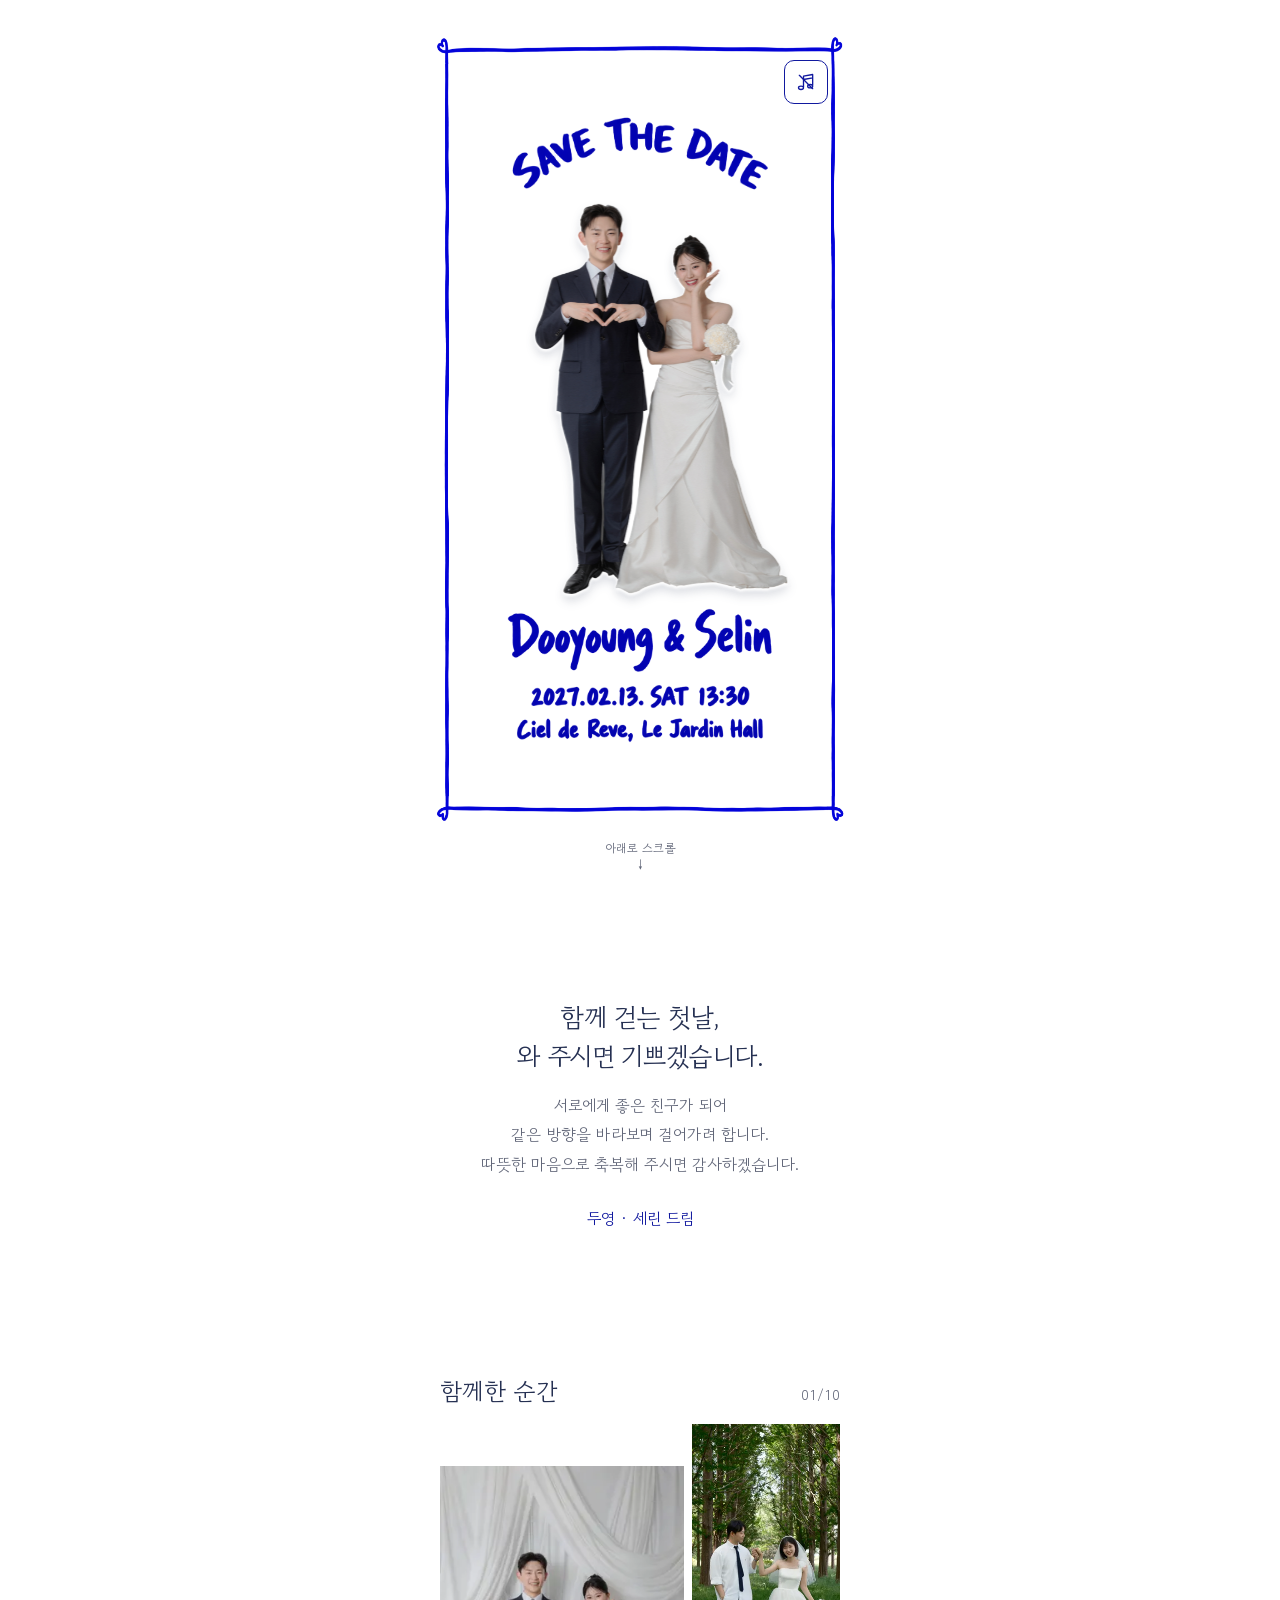
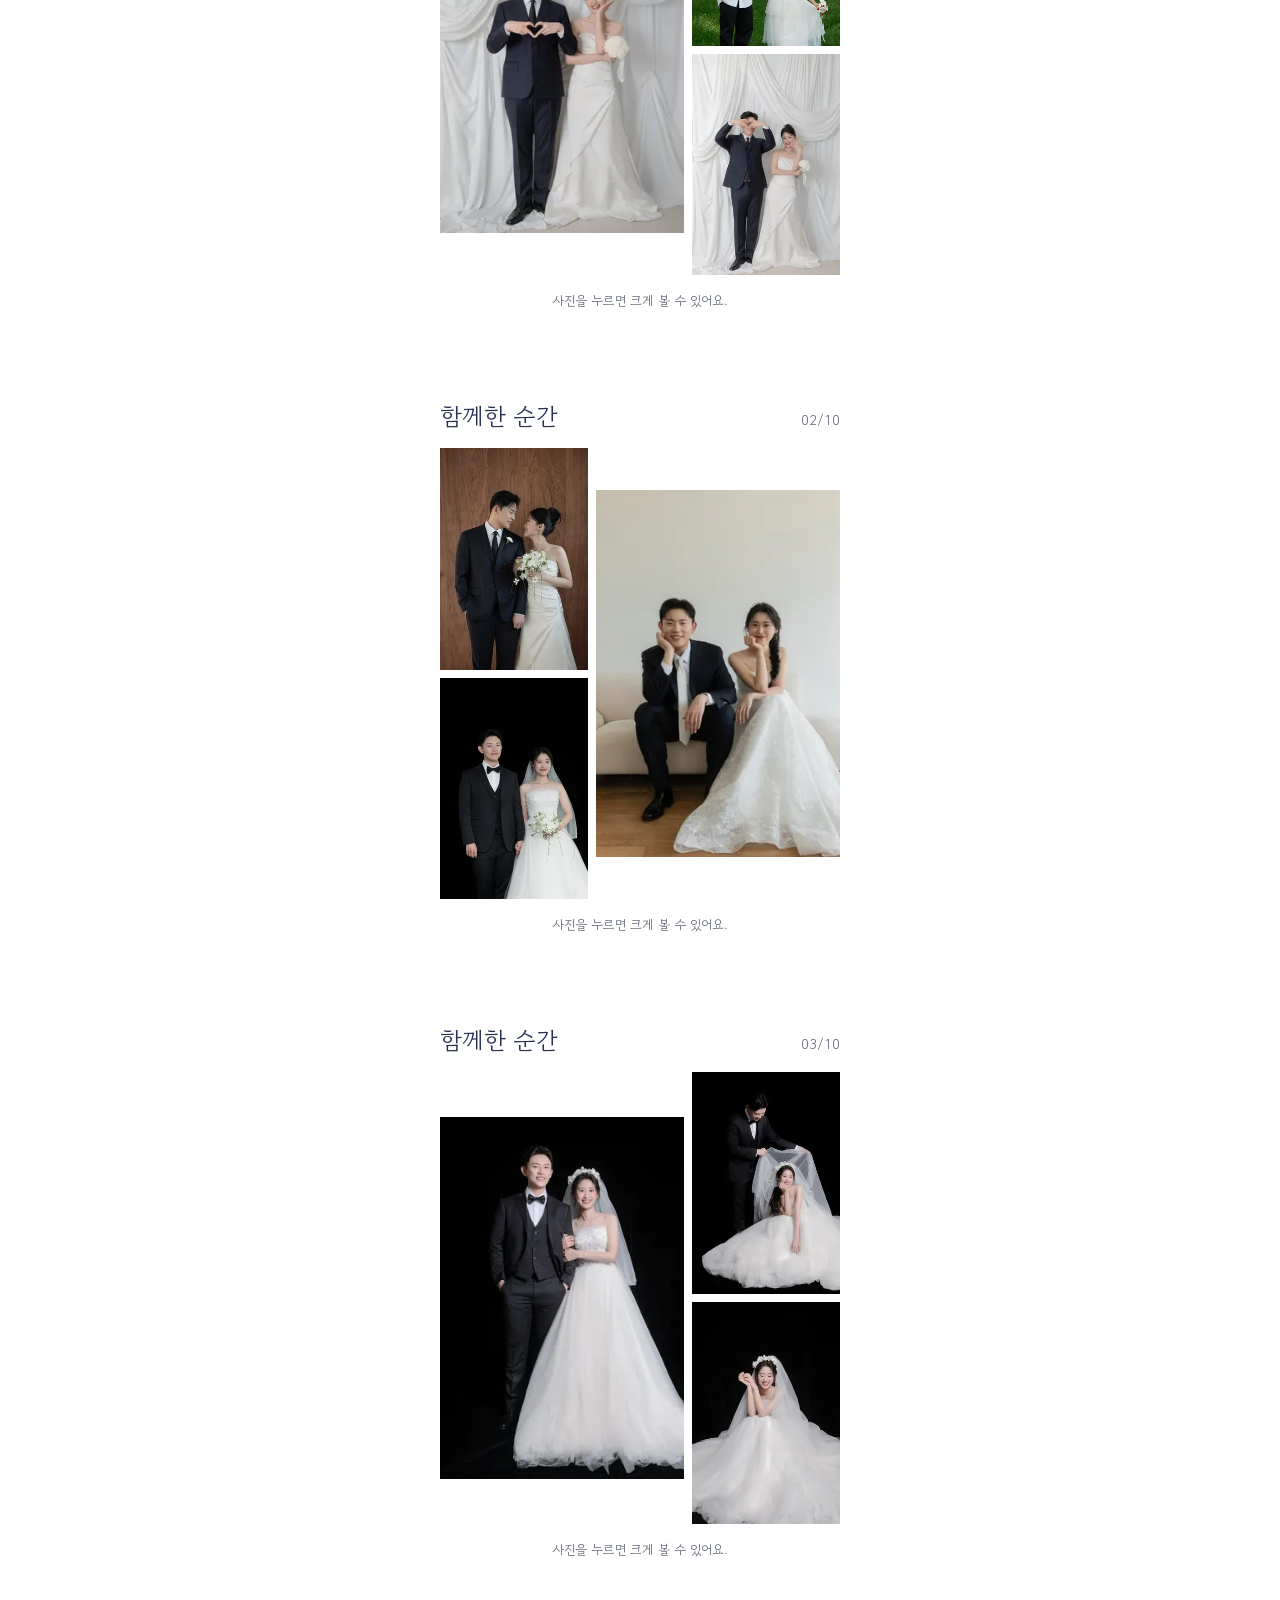
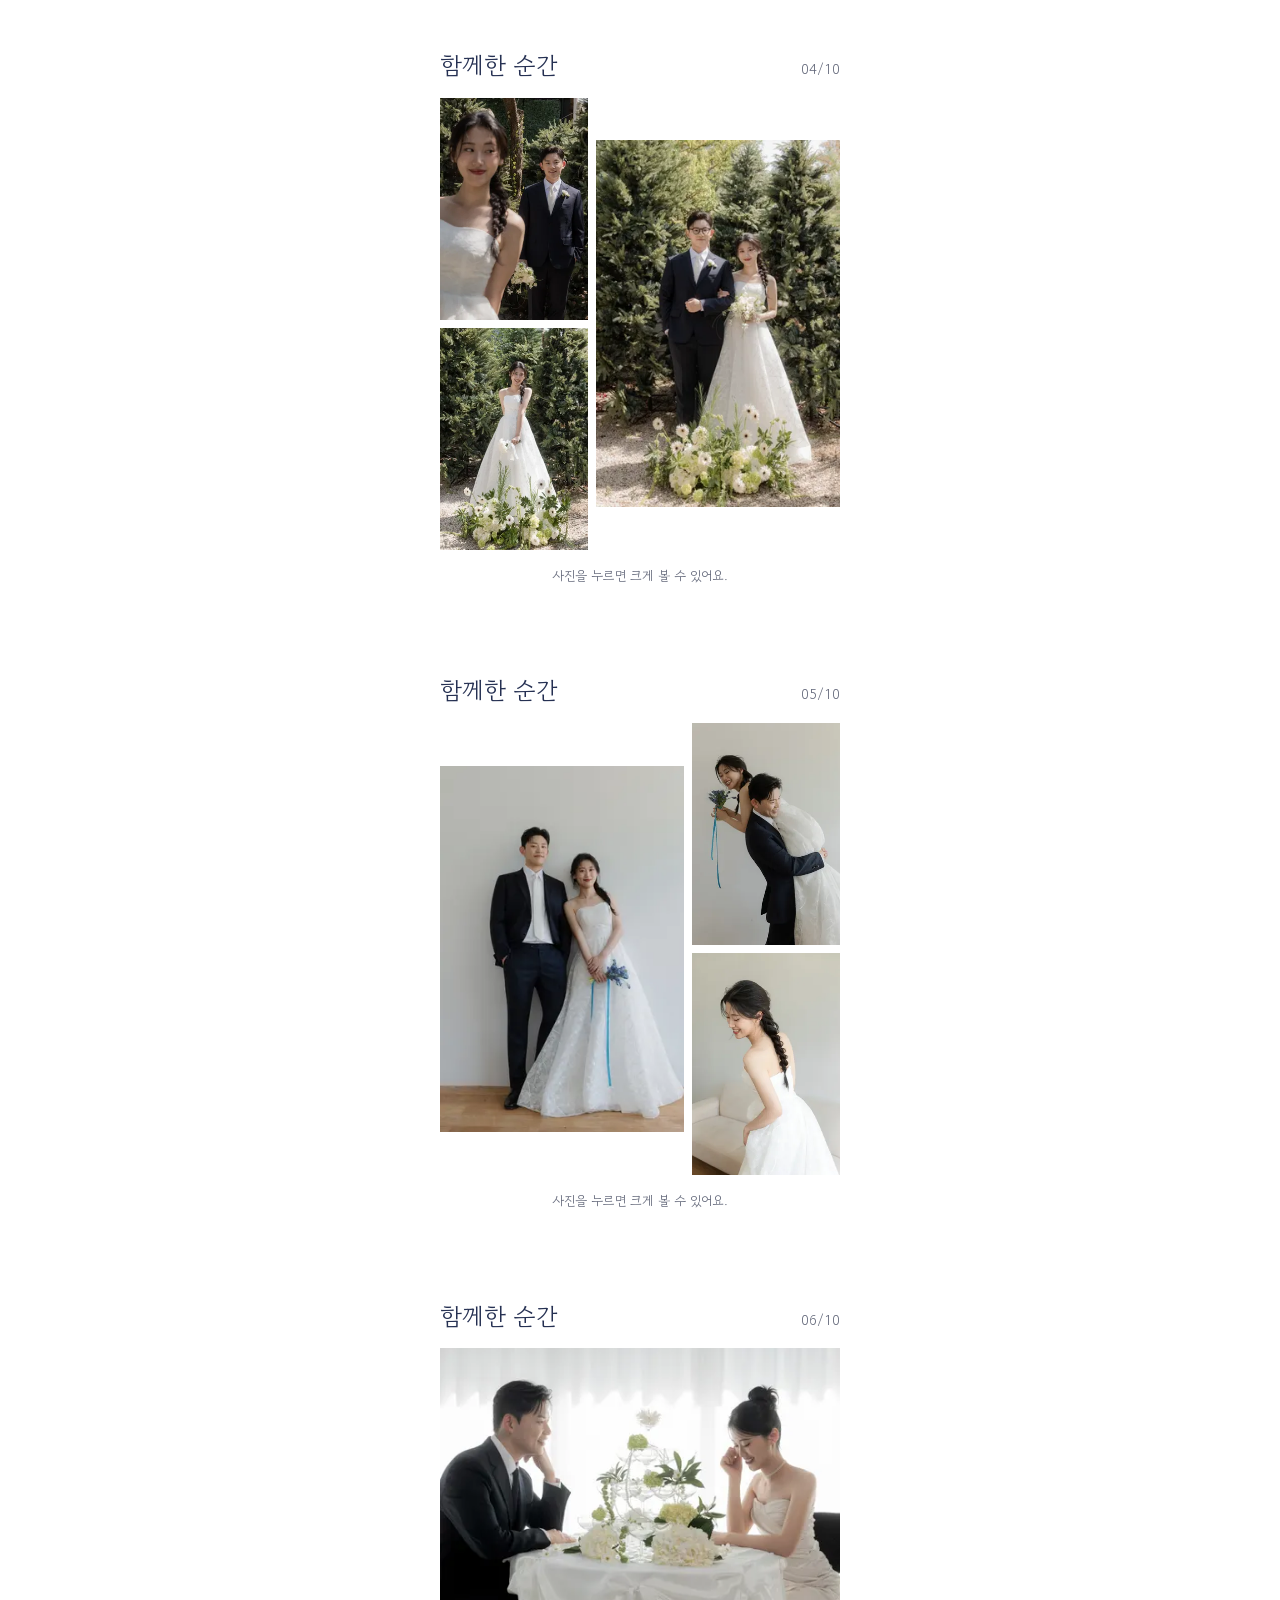
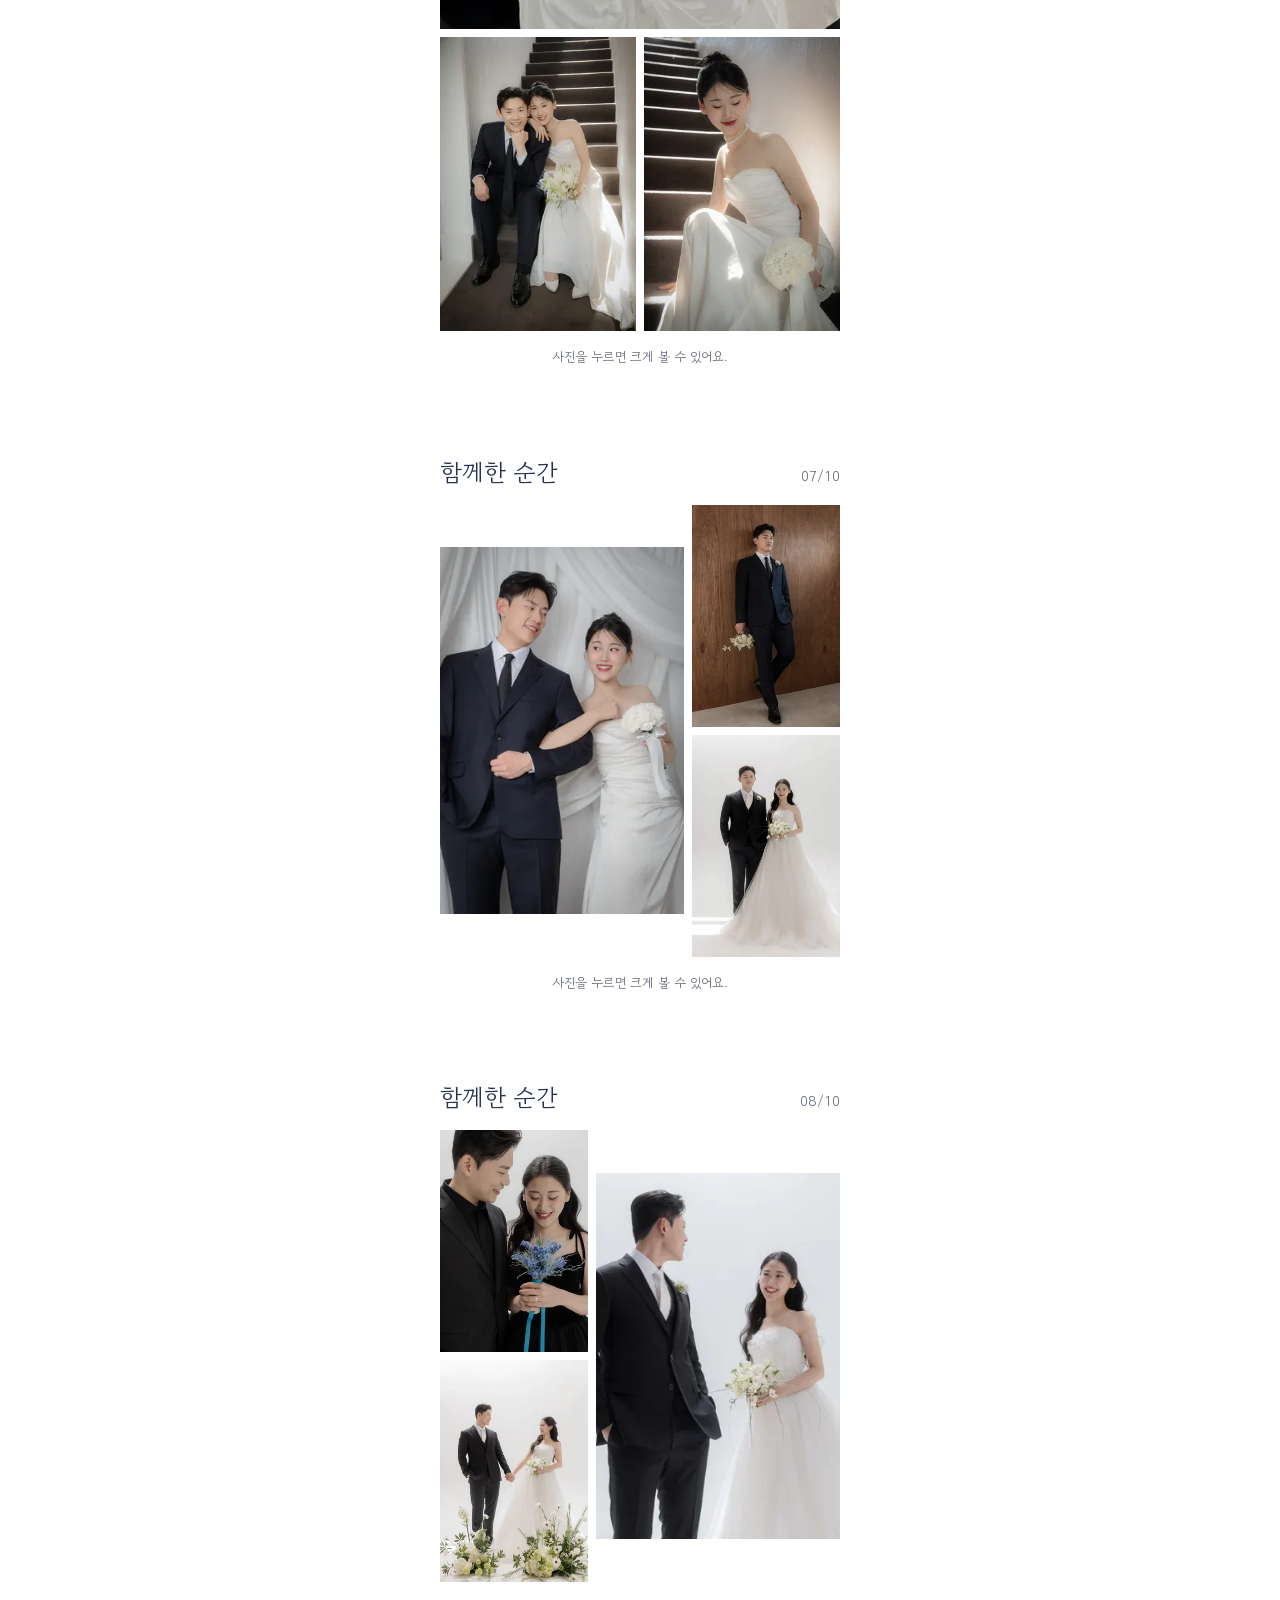
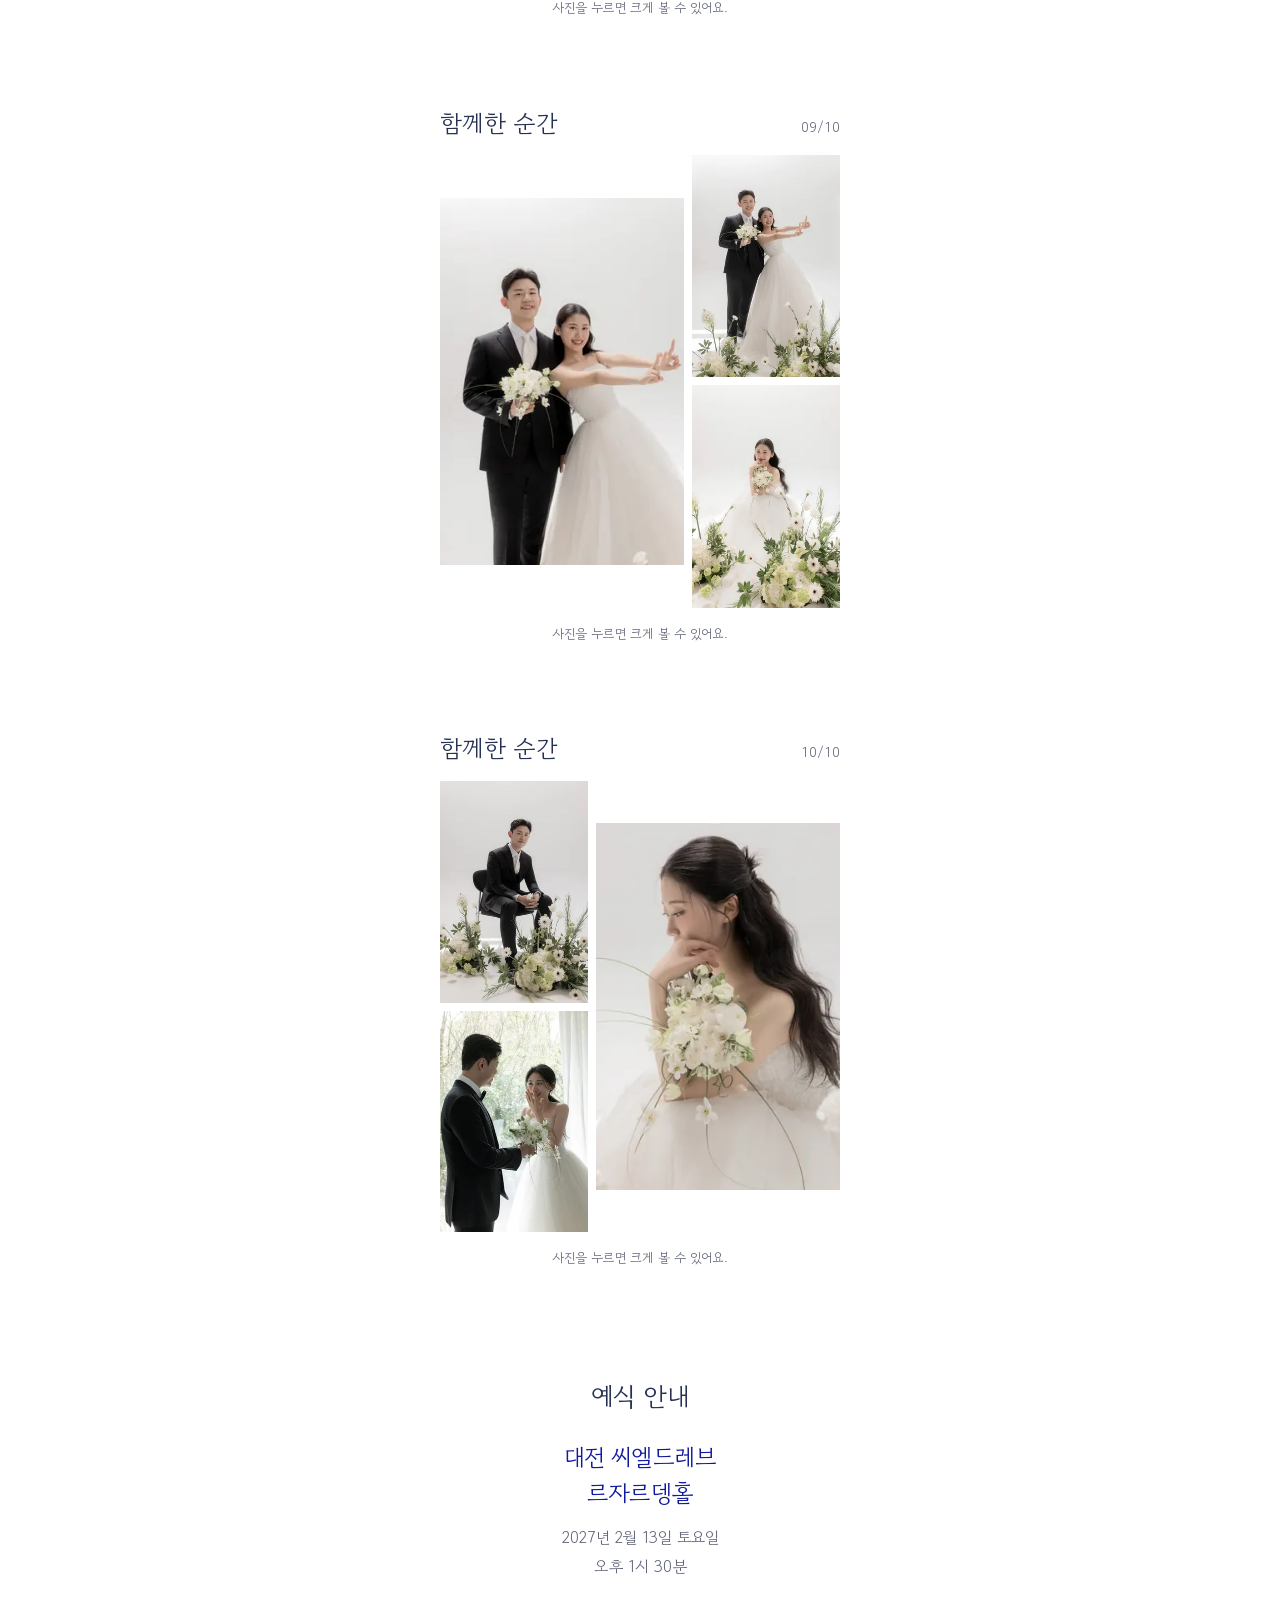
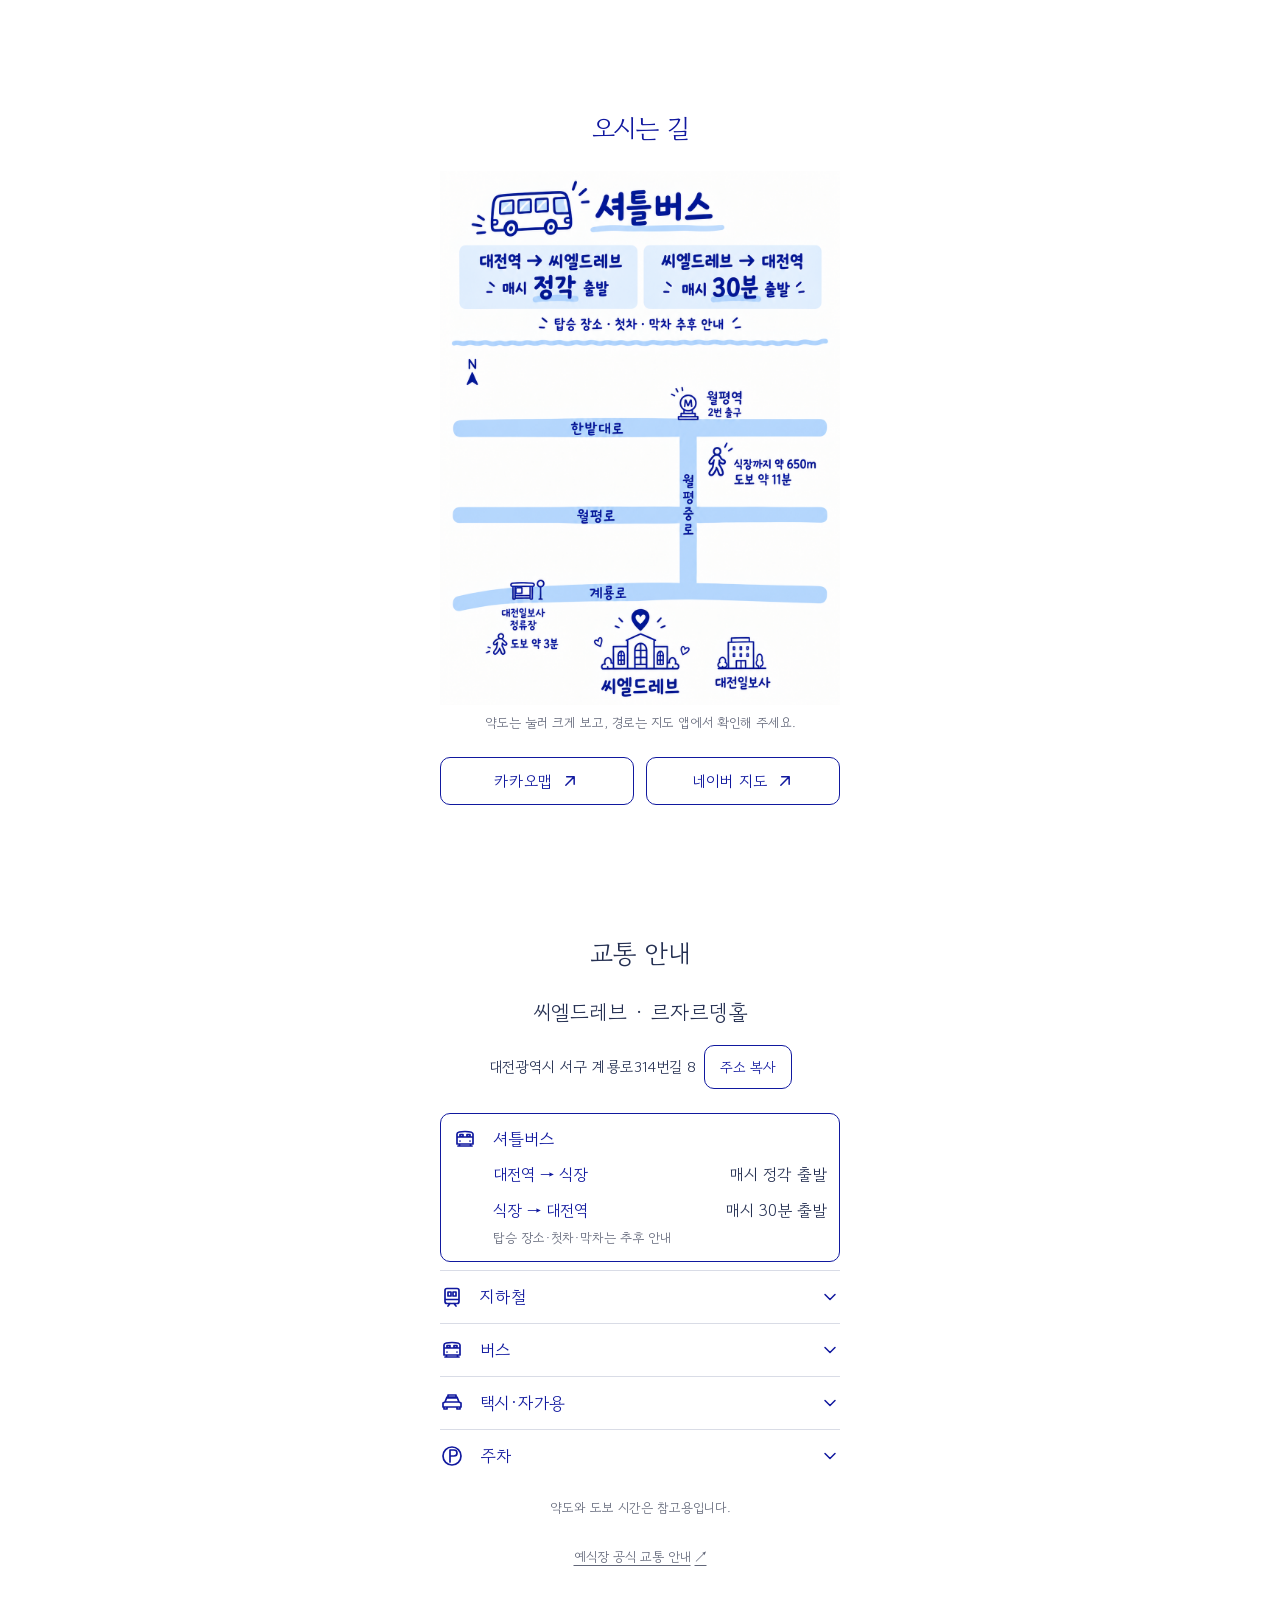
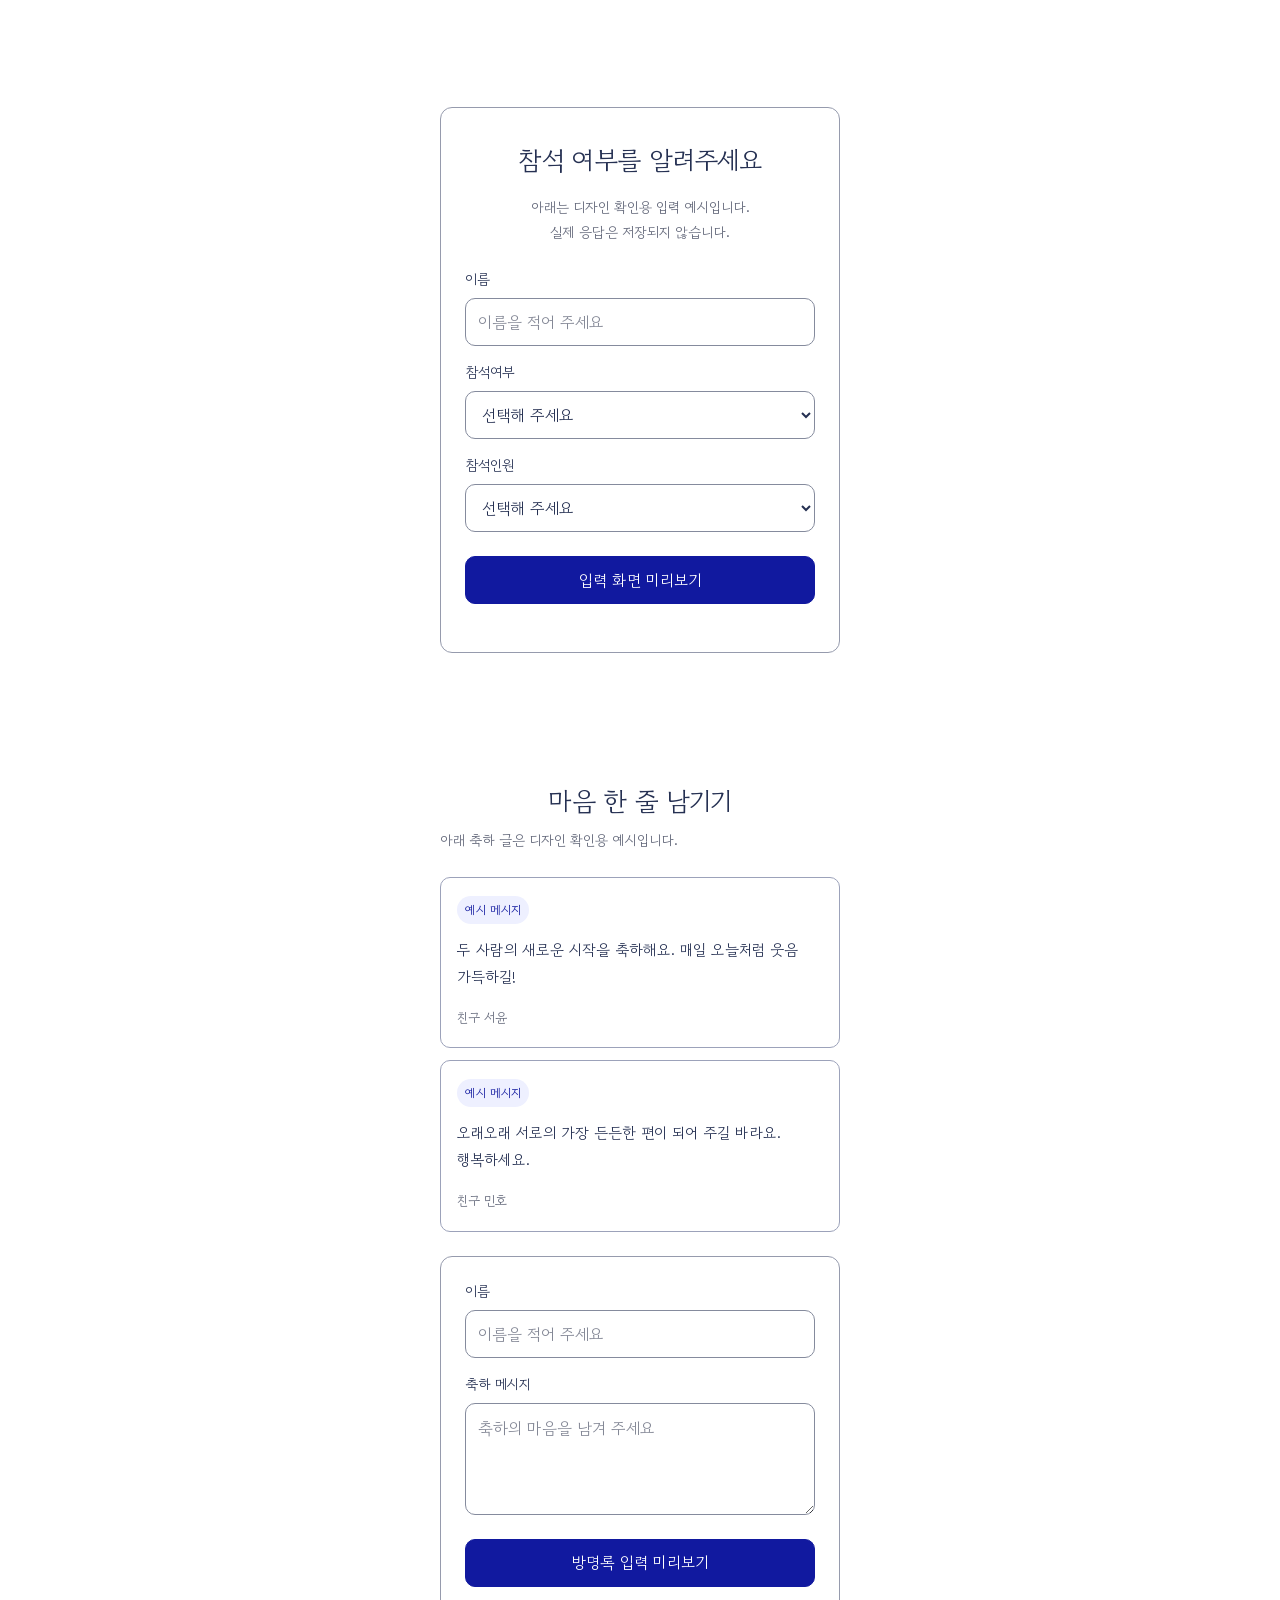
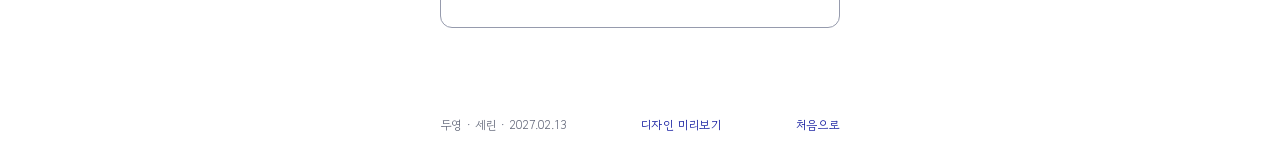
==== index.html @ 0ba90b53 "Refine wedding cover portrait, lettering and interactions" ====
<!doctype html>
<html lang="ko">
<head>
  <meta charset="utf-8">
  <meta name="viewport" content="width=device-width, initial-scale=1, viewport-fit=cover">
  <meta name="theme-color" content="#ffffff">
  <meta name="robots" content="noindex,nofollow">
  <meta name="description" content="두영과 세린의 결혼식에 초대합니다. 2027년 2월 13일 토요일 오후 1시 30분, 대전 씨엘드레브 르자르뎅홀.">
  <meta property="og:type" content="website">
  <meta property="og:title" content="Dooyoung &amp; Selin — 청첩장">
  <meta property="og:description" content="두영과 세린의 결혼식에 초대합니다. 2027년 2월 13일 토요일 오후 1시 30분, 대전 씨엘드레브 르자르뎅홀.">
  <meta property="og:url" content="https://dooyoungselin.com/">
  <meta property="og:image" content="https://dooyoungselin.com/share-kakao-v1.png">
  <meta property="og:image:secure_url" content="https://dooyoungselin.com/share-kakao-v1.png">
  <meta property="og:image:type" content="image/png">
  <meta property="og:image:width" content="1774">
  <meta property="og:image:height" content="887">
  <meta property="og:image:alt" content="두영과 세린의 손그림 상반신과 푸른 아치형 이름, 하트 테두리가 있는 청첩장 썸네일">
  <meta name="twitter:card" content="summary_large_image">
  <meta name="twitter:title" content="Dooyoung &amp; Selin — 청첩장">
  <meta name="twitter:description" content="두영과 세린의 결혼식에 초대합니다. 2027년 2월 13일 토요일 오후 1시 30분, 대전 씨엘드레브 르자르뎅홀.">
  <meta name="twitter:image" content="https://dooyoungselin.com/share-kakao-v1.png">
  <meta name="twitter:image:alt" content="두영과 세린의 손그림 상반신과 푸른 아치형 이름, 하트 테두리가 있는 청첩장 썸네일">
  <title>Dooyoung &amp; Selin — 청첩장</title>
  <link rel="preconnect" href="https://fonts.googleapis.com">
  <link rel="preconnect" href="https://fonts.gstatic.com" crossorigin>
  <link href="https://fonts.googleapis.com/css2?family=Delius&family=Gowun+Dodum&display=swap" rel="stylesheet">
  <link rel="stylesheet" href="style.css?v=20260928-lettering3">
  <script src="app.js?v=20260928-sprinkles1" defer></script>
</head>
<body>
  <section id="design-review" class="design-review" aria-labelledby="review-title" hidden>
    <div class="review-topline"><span class="review-label">LOCAL DESIGN REVIEW</span><a href="index.html">초대장 보기</a></div>
    <h1 id="review-title">A · 블루 드로잉</h1>
    <p class="review-summary">원본 초대장의 푸른 선과 흰 여백을 살리고, 실제 사진과 종이 오려붙임처럼 이어지는 장면을 더한 방향입니다.</p>
    <div class="type-specimen" aria-label="사용 글꼴">
      <div><span class="specimen-label">ENGLISH DISPLAY · DELIUS</span><p lang="en">Dooyoung &amp; Selin</p></div>
      <div><span class="specimen-label">KOREAN · GOWUN DODUM</span><p>우리의 첫날에 초대합니다</p></div>
    </div>
    <div class="review-bottom">
      <ul class="rule-summary">
        <li>흰 종이 · 코발트 잉크 · 짙은 남색 본문</li>
        <li>영문 Delius, 한글과 본문 Gowun Dodum</li>
        <li>4px 간격 단위 · 24px 모바일 여백 · 버튼과 입력 44px 이상</li>
        <li>사진 전환은 선택적 모션 설정을 따르고, RSVP와 방명록은 저장하지 않는 시안</li>
      </ul>
      <nav class="reference-links" aria-label="웹 스타일 참고"><span>웹 참고 시안</span><a href="https://bridy.cc/en/preview/limone" target="_blank" rel="noopener">코발트 손그림</a><a href="https://bridy.cc/en/preview/cornflower" target="_blank" rel="noopener">여백과 잉크 드로잉</a><a href="https://ninety4studio1.my.canva.site/ninety4-studio-6-template/invitation-flatlay" target="_blank" rel="noopener">종이 초대장 구성</a></nav>
    </div>
    <div id="calibration-controls" class="calibration-controls" hidden aria-label="사진 정렬 검토">
      <button class="button button--outline" type="button" data-calibration="blend" aria-pressed="false">겹쳐서 정렬 보기</button>
      <button class="button button--outline" type="button" data-calibration="illustration">그림 보기</button>
      <button class="button button--outline" type="button" data-calibration="photo">사진 보기</button>
    </div>
  </section>

  <main id="invitation" class="invitation" aria-label="두영과 세린의 결혼 초대장">
    <section class="hero" aria-labelledby="couple-names">
      <div class="hero-frame">
        <div class="hand-frame" aria-hidden="true"></div>

        <div class="hero-tools">
          <button id="music-button" class="button button--outline music-button" type="button" aria-label="배경음악 안내" aria-describedby="music-result" aria-pressed="false">
            <svg viewBox="0 0 24 24" aria-hidden="true"><path class="music-note" d="M9 18V5l11-2v13M9 9l11-2M6 21a3 2 0 1 0 0-4 3 2 0 0 0 0 4Zm11-2a3 2 0 1 0 0-4 3 2 0 0 0 0 4Z"/><path class="music-slash" d="m4 4 16 16"/></svg>
          </button>
          <!-- Attach the approved track with src (or a source child) once one is selected. -->
          <audio id="background-music" loop preload="none" hidden></audio>
          <p id="music-result" class="music-result" role="status" aria-live="polite"></p>
        </div>

        <div class="hero-content">
          <h1 class="save-date"><span class="visually-hidden">SAVE THE DATE</span><img src="assets/cover-title-v1.png" alt="" width="699" height="206"></h1>
          <button id="collage-stage" class="collage-stage" type="button" aria-label="두영과 세린의 손그림과 사진 전환" aria-pressed="false">
            <span class="illustration-layer" aria-hidden="true">
              <img id="invitation-art" src="assets/invitation.png" alt="">
            </span>
            <img id="couple-cutout" class="couple-cutout" src="assets/couple-user-cutout-v2.png" alt="" aria-hidden="true">
            <span class="firework-burst" aria-hidden="true">
              <span class="burst-particle burst-line"></span><span class="burst-particle burst-heart"></span>
              <span class="burst-particle burst-dot"></span><span class="burst-particle burst-line"></span>
              <span class="burst-particle burst-heart"></span><span class="burst-particle burst-dot"></span>
              <span class="burst-particle burst-line"></span><span class="burst-particle burst-dot"></span>
              <span class="burst-particle burst-heart"></span><span class="burst-particle burst-line"></span>
              <span class="burst-particle burst-dot"></span><span class="burst-particle burst-line"></span>
              <span class="burst-particle burst-heart"></span><span class="burst-particle burst-dot"></span>
              <span class="burst-particle burst-line"></span><span class="burst-particle burst-dot"></span>
            </span>
          </button>
          <div class="hero-copy">
            <h2 id="couple-names" class="couple-names" lang="en"><span class="visually-hidden">Dooyoung &amp; Selin</span><img src="assets/cover-names-v1.png" alt="" width="792" height="199"></h2>
            <p class="hero-date"><time datetime="2027-02-13T13:30:00+09:00" aria-label="2027년 2월 13일 토요일 오후 1시 30분"><span class="visually-hidden">2027.02.13 · SAT · 13:30</span><img src="assets/cover-date-v1.png" alt="" width="628" height="81"></time></p>
            <p class="hero-venue"><span class="visually-hidden">Ciel de Rêve · Le Jardin Hall</span><img src="assets/cover-venue-v1.png" alt="" width="716" height="85"></p>
          </div>
        </div>
      </div>
      <a class="scroll-cue" href="#invitation-copy"><span>아래로 스크롤</span><span aria-hidden="true">↓</span></a>
    </section>

    <div class="page-content">
      <section id="invitation-copy" class="section invitation-copy" aria-labelledby="invitation-title">
        <div class="copy-body">
          <h2 id="invitation-title">함께 걷는 첫날,<br>와 주시면 기쁘겠습니다.</h2>
          <p>서로에게 좋은 친구가 되어<br>같은 방향을 바라보며 걸어가려 합니다.<br>따뜻한 마음으로 축복해 주시면 감사하겠습니다.</p>
          <p class="signature">두영 · 세린 드림</p>
        </div>
      </section>

      <section class="photo-gallery" aria-labelledby="photo-heading" aria-busy="false">
        <h2 id="photo-heading" class="visually-hidden">함께한 순간 사진 모음</h2>
        <p id="gallery-status" class="gallery-status" role="status" aria-live="polite">사진을 불러오지 못했어요. 새로고침해 주세요.</p>
        <div id="gallery-items" class="gallery-scenes"></div>
      </section>

      <section class="section details-section event-section" aria-labelledby="details-title">
        <h2 id="details-title" class="section-title">예식 안내</h2>
        <div class="event-summary">
          <h3>대전 씨엘드레브<br>르자르뎅홀</h3>
          <p class="details-time"><time datetime="2027-02-13T13:30:00+09:00">2027년 2월 13일 토요일<br>오후 1시 30분</time></p>
        </div>
      </section>

      <section id="location" class="section directions-section" aria-labelledby="location-title">
        <div class="directions-content">
          <h2 id="location-title" class="section-title">오시는 길</h2>
          <figure class="venue-map-figure">
            <a class="venue-map-link" href="venue-map-v3.png" target="_blank" rel="noopener" aria-label="약도 크게 보기">
              <img class="venue-map" src="venue-map-v3.png" alt="씨엘드레브 약도: 월평역 2번 출구에서 약 650m·도보 약 11분, 대전일보사 정류장에서 도보 약 3분. 셔틀은 대전역에서 매시 정각, 씨엘드레브에서 매시 30분 출발." width="1086" height="1448" loading="lazy">
            </a>
            <figcaption>약도는 눌러 크게 보고, 경로는 지도 앱에서 확인해 주세요.</figcaption>
          </figure>
          <nav class="map-links" aria-label="지도 앱에서 예식장 위치 보기">
            <a class="button button--outline" href="https://kko.kakao.com/E4FIjdEO-r" target="_blank" rel="noopener">카카오맵 <svg viewBox="0 0 24 24" aria-hidden="true"><path d="M7 17 17 7M8 7h9v9"/></svg></a>
            <a class="button button--outline" href="https://map.naver.com/p/search/%EB%8C%80%EC%A0%84%20%EC%84%9C%EA%B5%AC%20%EC%9B%94%ED%8F%89%EB%8F%99%2025-19/address/14177965.5151736,4349340.7758311,%EB%8C%80%EC%A0%84%EA%B4%91%EC%97%AD%EC%8B%9C%20%EC%84%9C%EA%B5%AC%20%EC%9B%94%ED%8F%89%EB%8F%99%2025-19,jibun?c=14.00,0,0,0,dh&amp;isCorrectAnswer=true" target="_blank" rel="noopener">네이버 지도 <svg viewBox="0 0 24 24" aria-hidden="true"><path d="M7 17 17 7M8 7h9v9"/></svg></a>
          </nav>
        </div>
      </section>

      <section id="transport" class="section transport-section" aria-labelledby="transport-title">
        <h2 id="transport-title" class="section-title">교통 안내</h2>
        <div class="directions-content">
          <header class="location-heading">
            <h3 class="location-venue">씨엘드레브 · 르자르뎅홀</h3>
            <div class="address-row">
              <address id="venue-address" class="location-address">대전광역시 서구 계룡로314번길 8</address>
              <button id="copy-address" class="button button--outline address-copy" type="button" aria-describedby="copy-address-result">주소 복사</button>
            </div>
            <p id="copy-address-result" class="copy-address-result" role="status" aria-live="polite"></p>
          </header>

          <div class="transport-list">
            <section class="transport-row transport-row--shuttle" aria-labelledby="transit-shuttle-title">
              <div class="transport-row-heading">
                <svg class="transport-icon" viewBox="0 0 24 24" aria-hidden="true"><path d="M4 17V7c0-1.7 3.6-2.5 8-2.5s8 .8 8 2.5v10H4Z M4 10h16 M7 7.5h3v2H7z M14 7.5h3v2h-3z M6.5 17v2M17.5 17v2M7 14h.01M17 14h.01M5 19h14"/></svg>
                <h3 id="transit-shuttle-title">셔틀버스</h3>
              </div>
              <div class="transport-row-body">
                <p class="transport-route"><span>대전역 → 식장</span><span>매시 정각 출발</span></p>
                <p class="transport-route"><span>식장 → 대전역</span><span>매시 30분 출발</span></p>
                <p class="transport-note">탑승 장소·첫차·막차는 추후 안내</p>
              </div>
            </section>
            <details class="transport-row transport-disclosure" aria-labelledby="transit-subway-title">
              <summary>
                <svg class="transport-icon" viewBox="0 0 24 24" aria-hidden="true"><path d="M7 3.5h10a2 2 0 0 1 2 2v11a2 2 0 0 1-2 2H7a2 2 0 0 1-2-2v-11a2 2 0 0 1 2-2Z M5 14.5h14 M8 7h3v4H8z M13 7h3v4h-3z M8 21l2-2.5 M16 21l-2-2.5 M8 18.5h8"/></svg>
                <h3 id="transit-subway-title">지하철</h3>
                <svg class="transport-disclosure-chevron" viewBox="0 0 24 24" aria-hidden="true"><path d="m6 9 6 6 6-6"/></svg>
              </summary>
              <div class="transport-row-body"><p>대전 지하철 1호선 월평역(한국과학기술원) 2번 출구<br><span class="transport-note">식장까지 약 650m, 도보 약 11분</span></p></div>
            </details>
            <details class="transport-row transport-disclosure" aria-labelledby="transit-bus-title">
              <summary>
                <svg class="transport-icon" viewBox="0 0 24 24" aria-hidden="true"><path d="M4 17V7c0-1.7 3.6-2.5 8-2.5s8 .8 8 2.5v10H4Z M4 10h16 M7 7.5h3v2H7z M14 7.5h3v2h-3z M6.5 17v2M17.5 17v2M7 14h.01M17 14h.01M5 19h14"/></svg>
                <h3 id="transit-bus-title">버스</h3>
                <svg class="transport-disclosure-chevron" viewBox="0 0 24 24" aria-hidden="true"><path d="m6 9 6 6 6-6"/></svg>
              </summary>
              <div class="transport-row-body"><p>101 · 103 · 105 · 107 · 116 · 119 · 213 · 312번, 대전일보사 정류장 하차 후 도보 3분</p></div>
            </details>
            <details class="transport-row transport-disclosure" aria-labelledby="transit-car-title">
              <summary>
                <svg class="transport-icon" viewBox="0 0 24 24" aria-hidden="true"><path d="M3 16v-4l2-1 2-5h10l2 5 2 1v4H3Z M5 11h14 M8 7h8 M4 16v2h3v-2M17 16v2h3v-2M8 6V4h8v2"/></svg>
                <h3 id="transit-car-title">택시·자가용</h3>
                <svg class="transport-disclosure-chevron" viewBox="0 0 24 24" aria-hidden="true"><path d="m6 9 6 6 6-6"/></svg>
              </summary>
              <div class="transport-row-body"><p>택시 또는 내비게이션 검색창에 ‘씨엘드레브’나 주소를 입력해 주세요.</p></div>
            </details>
            <details class="transport-row transport-disclosure" aria-labelledby="transit-parking-title">
              <summary>
                <svg class="transport-icon" viewBox="0 0 24 24" aria-hidden="true"><circle cx="12" cy="12" r="9"/><path d="M10 18V6h4a3 3 0 0 1 0 6h-4"/></svg>
                <h3 id="transit-parking-title">주차</h3>
                <svg class="transport-disclosure-chevron" viewBox="0 0 24 24" aria-hidden="true"><path d="m6 9 6 6 6-6"/></svg>
              </summary>
              <div class="transport-row-body"><p>주말 무료 발렛파킹을 제공합니다. 도착 후 현장 안내를 따라 주세요.</p></div>
            </details>
          </div>
          <p class="official-directions-note">약도와 도보 시간은 참고용입니다.</p>
          <p class="official-directions"><a href="https://www.cieldereve.com/location" target="_blank" rel="noopener">예식장 공식 교통 안내 <span aria-hidden="true">↗</span></a></p>
        </div>
      </section>

      <section class="section rsvp-section" aria-labelledby="rsvp-title">
        <div class="form-card">
          <h2 id="rsvp-title">참석 여부를 알려주세요</h2>
          <p class="form-intro">아래는 디자인 확인용 입력 예시입니다.<br>실제 응답은 저장되지 않습니다.</p>
          <form id="rsvp-form">
            <label for="guest-name">이름<input id="guest-name" name="name" autocomplete="name" placeholder="이름을 적어 주세요"></label>
            <label for="attendance">참석여부<select id="attendance" name="attendance"><option value="">선택해 주세요</option><option>참석합니다</option><option>참석이 어렵습니다</option></select></label>
            <label for="guest-count">참석인원<select id="guest-count" name="count"><option value="">선택해 주세요</option><option>1명</option><option>2명</option><option>3명 이상</option></select></label>
            <button class="button button--primary" type="submit">입력 화면 미리보기</button>
            <p id="rsvp-result" class="form-result" role="status" aria-live="polite"></p>
          </form>
        </div>
      </section>

      <section class="section guestbook-section" aria-labelledby="guestbook-title">
        <div class="guestbook-content">
          <div class="guestbook-heading"><h2 id="guestbook-title">마음 한 줄 남기기</h2><p>아래 축하 글은 디자인 확인용 예시입니다.</p></div>
          <div class="guestbook-examples" aria-label="예시 축하 메시지">
            <article class="guest-note"><span class="example-label">예시 메시지</span><p>두 사람의 새로운 시작을 축하해요. 매일 오늘처럼 웃음 가득하길!</p><span class="guest-signature">친구 서윤</span></article>
            <article class="guest-note"><span class="example-label">예시 메시지</span><p>오래오래 서로의 가장 든든한 편이 되어 주길 바라요. 행복하세요.</p><span class="guest-signature">친구 민호</span></article>
          </div>
          <form id="guestbook-form" class="guestbook-form">
            <label for="book-name">이름<input id="book-name" name="name" autocomplete="name" placeholder="이름을 적어 주세요"></label>
            <label for="book-message">축하 메시지<textarea id="book-message" name="message" rows="3" placeholder="축하의 마음을 남겨 주세요"></textarea></label>
            <button class="button button--primary" type="submit">방명록 입력 미리보기</button>
            <p id="guestbook-result" class="form-result" role="status" aria-live="polite"></p>
          </form>
        </div>
      </section>

      <footer class="site-footer"><span>두영 · 세린 · 2027.02.13</span><span class="preview-badge">디자인 미리보기</span><a href="#invitation">처음으로</a></footer>
    </div>
  </main>

  <dialog id="photo-dialog" class="photo-dialog" aria-label="웨딩 사진 크게 보기">
    <div class="dialog-topbar"><span id="dialog-count" class="dialog-count" aria-live="polite" aria-atomic="true"></span><button id="dialog-close" class="dialog-close button button--outline" type="button" aria-label="닫기">×</button></div>
    <div id="dialog-swipe-area" class="dialog-swipe-area"><img id="dialog-image" src="" alt=""></div>
    <p id="photo-dialog-status" class="dialog-status" role="status" aria-live="polite"></p>
    <div class="dialog-controls"><button id="dialog-previous" class="button button--outline" type="button" aria-label="이전 사진"><svg viewBox="0 0 24 24" aria-hidden="true"><path d="m15 5-7 7 7 7"/></svg><span>이전</span></button><button id="dialog-next" class="button button--outline" type="button" aria-label="다음 사진"><span>다음</span><svg viewBox="0 0 24 24" aria-hidden="true"><path d="m9 5 7 7-7 7"/></svg></button></div>
  </dialog>
</body>
</html>
---- style.css ----
:root {
  color-scheme: light;
  --paper: #fff;
  --paper-shadow: #fff;
  --blue: #11199f;
  --ink: #253052;
  --muted: #626779;
  --line: #858a9b;
  --blue-soft: #eef0ff;
  --space-1: 4px;
  --space-2: 8px;
  --space-3: 12px;
  --space-4: 16px;
  --space-5: 24px;
  --space-6: 32px;
  --space-7: 48px;
  --space-8: 64px;
  --gutter: 24px;
  --section-space: 64px;
  font-family: "Gowun Dodum", sans-serif;
  font-size: 16px;
  font-weight: 400;
  line-height: 1.85;
  color: var(--ink);
  background: #fff;
  font-synthesis: none;
  text-rendering: optimizeLegibility;
}
* { box-sizing: border-box; }
html, body { min-width: 0; scroll-behavior: smooth; background: #fff; }
body { margin: 0; }
button, input, select, textarea { font: inherit; font-synthesis: none; }
a, button, input, select, textarea { -webkit-tap-highlight-color: transparent; }
a:focus-visible, button:focus-visible, input:focus-visible, select:focus-visible, textarea:focus-visible { outline: 3px solid #5367ff; outline-offset: 3px; }
button { color: inherit; }

.invitation { width: 100%; max-width: 480px; min-height: 100svh; margin: 0 auto; background: #fff; }
.hero { height: 100svh; min-height: 100svh; padding: max(24px, env(safe-area-inset-top)) 8px max(24px, env(safe-area-inset-bottom)); display: flex; flex-direction: column; background: #fff; }
.hero-frame { position: relative; width: 100%; max-width: 480px; min-height: 0; margin: 0 auto; display: flex; align-items: stretch; isolation: isolate; flex: 1 1 auto; }
.hand-frame { position: absolute; z-index: 0; inset: 0; border: 40px solid transparent; border-image-source: url("invitation-frame-v1.png"); border-image-slice: 140 170 150 170; border-image-width: 40px; border-image-repeat: stretch; pointer-events: none; }
.hero-tools { position: absolute; z-index: 4; top: 36px; right: 36px; max-width: calc(100% - 72px); text-align: right; }
.button { min-height: 48px; border-radius: 10px; padding: 0 var(--space-4); display: inline-flex; justify-content: center; align-items: center; gap: var(--space-2); text-align: center; font-size: 16px; line-height: 1.3; text-decoration: none; cursor: pointer; transition: background-color .18s ease, color .18s ease, border-color .18s ease; }
.button--outline { border: 1px solid var(--blue); color: var(--blue); background: var(--paper); }
.button--outline:hover { background: var(--blue-soft); }
.button--primary { border: 1px solid var(--blue); color: var(--paper); background: var(--blue); }
.button--primary:hover { background: #2029b5; }
.music-button { width: 44px; min-height: 44px; padding: 0; border-radius: 10px; background: #fff; }
.music-button svg { width: 20px; height: 20px; fill: none; stroke: currentColor; stroke-width: 1.6; stroke-linecap: round; stroke-linejoin: round; }
.music-slash { display: inline; }
.music-button[aria-pressed="true"] .music-slash { display: none; }
.dialog-controls svg, .map-links svg { width: 20px; height: 20px; flex: 0 0 20px; fill: none; stroke: currentColor; stroke-width: 1.8; stroke-linecap: round; stroke-linejoin: round; }
.music-result { position: absolute; top: calc(100% + 4px); right: 0; width: max-content; max-width: 180px; margin: 0; padding: 5px 8px; border: 1px solid var(--line); border-radius: 6px; background: #fff; color: var(--blue); font-size: 12px; line-height: 1.5; text-align: center; opacity: 0; visibility: hidden; pointer-events: none; }
.music-result:not(:empty) { opacity: 1; visibility: visible; }

.hero-content { position: relative; z-index: 1; width: 100%; min-height: 0; padding: 24px; display: flex; flex: 1 1 auto; flex-direction: column; justify-content: center; align-items: center; text-align: center; }
.save-date { width: min(100%, 260px); margin: 0 0 var(--space-3); flex: 0 0 auto; }
.collage-stage {
  /* Shared stage: tune these variables to align the crop, photo, and original-photo SVG without stretching either face. */
  --art-x: 0%;
  --art-y: 0%;
  --art-scale: 1;
  --photo-x: 0%;
  --photo-y: 0%;
  --photo-scale: 1;
  position: relative;
  width: auto;
  height: min(43svh, 372px);
  min-height: 0;
  max-height: 372px;
  max-width: 76vw;
  aspect-ratio: .68;
  transform: translateX(8%);
  flex: 0 1 auto;
  margin: 0 0 var(--space-3);
  padding: 0;
  border: 0;
  background: transparent;
  color: inherit;
  font: inherit;
  line-height: 0;
  text-align: left;
  cursor: pointer;
  appearance: none;
  isolation: isolate;
}
.illustration-layer, .couple-cutout { position: absolute; inset: 0; width: 100%; height: 100%; }
.illustration-layer { overflow: hidden; background: var(--paper); mix-blend-mode: multiply; opacity: 1; transform: translate3d(0, 0, 0) rotate(0deg); transition: opacity .9s ease, transform .9s ease; }
.illustration-layer img { position: absolute; display: block; width: 209.46%; max-width: none; height: auto; left: -62.5%; top: -43.1%; transform: translate(var(--art-x), var(--art-y)) scale(var(--art-scale)); transform-origin: center; user-select: none; }

.couple-cutout { display: block; object-fit: contain; opacity: 0; transform: translate3d(var(--photo-x), calc(var(--photo-y) + 8px), 0) scale(var(--photo-scale)); transform-origin: 50% 100%; filter: drop-shadow(0 0 1px var(--paper)) drop-shadow(0 2px 1px var(--paper)) drop-shadow(0 5px 5px rgba(37, 48, 82, .16)); transition: opacity .9s ease, transform .9s ease; pointer-events: none; }
.hero[data-state="photo"] .illustration-layer { opacity: 0; transform: translate3d(0, -5px, 0) rotate(-1deg); }
.hero[data-state="photo"] .couple-cutout { opacity: 1; transform: translate3d(var(--photo-x), var(--photo-y), 0) scale(var(--photo-scale)); }
.collage-stage.is-calibrating .illustration-layer,
.collage-stage.is-calibrating .couple-cutout { opacity: .5 !important; transition: none !important; }
/* Cancel the stage's 8% shift so the burst stays centered on the hero. */
.firework-burst { position: absolute; z-index: 2; inset: -8px calc(8% - 8px) -8px calc(-8% - 8px); overflow: visible; pointer-events: none; }
.burst-particle { position: absolute; display: block; opacity: 0; color: var(--blue); background: var(--blue); transform: translate(0, 0) scale(.65); }
.burst-line { width: 8px; height: 2px; border-radius: 2px; }
.burst-dot { width: 4px; height: 4px; border-radius: 50%; background: #91adf0; }
.burst-heart { width: auto; height: auto; background: transparent; color: #7196f0; font-size: 11px; line-height: 1; }
.burst-heart::before { content: "♡"; }
.burst-particle:nth-child(1) { left: 4%; top: 14%; --dx: -8px; --dy: -5px; --turn: -32deg; }
.burst-particle:nth-child(2) { left: 96%; top: 14%; --dx: 8px; --dy: -5px; --turn: 14deg; }
.burst-particle:nth-child(3) { left: 2%; top: 30%; --dx: -9px; --dy: 0; --turn: -15deg; }
.burst-particle:nth-child(4) { left: 98%; top: 31%; --dx: 9px; --dy: 1px; --turn: 36deg; }
.burst-particle:nth-child(5) { left: 3%; top: 48%; --dx: -9px; --dy: 2px; --turn: 8deg; }
.burst-particle:nth-child(6) { left: 97%; top: 48%; --dx: 9px; --dy: 2px; --turn: -20deg; }
.burst-particle:nth-child(7) { left: 4%; top: 66%; --dx: -8px; --dy: 5px; --turn: 24deg; }
.burst-particle:nth-child(8) { left: 96%; top: 67%; --dx: 8px; --dy: 5px; --turn: 0deg; }
.burst-particle:nth-child(9) { left: 7%; top: 84%; --dx: -7px; --dy: 8px; --turn: -18deg; }
.burst-particle:nth-child(10) { left: 93%; top: 84%; --dx: 7px; --dy: 8px; --turn: 33deg; }
.burst-particle:nth-child(11) { left: 18%; top: 96%; --dx: -5px; --dy: 8px; --turn: -15deg; }
.burst-particle:nth-child(12) { left: 82%; top: 96%; --dx: 5px; --dy: 8px; --turn: 30deg; }
.burst-particle:nth-child(13) { left: 6%; top: 92%; --dx: -8px; --dy: 7px; --turn: 9deg; }
.burst-particle:nth-child(14) { left: 94%; top: 92%; --dx: 8px; --dy: 7px; --turn: -32deg; }
.burst-particle:nth-child(15) { left: 27%; top: 98%; --dx: -4px; --dy: 9px; --turn: 28deg; }
.burst-particle:nth-child(16) { left: 73%; top: 98%; --dx: 4px; --dy: 9px; --turn: -24deg; }
.firework-burst.is-celebrating .burst-particle { animation: firework-pop .95s ease-out both; }
@keyframes firework-pop {
  0% { opacity: 0; transform: translate(0, 0) rotate(var(--turn)) scale(.65); }
  18% { opacity: .9; }
  68% { opacity: .78; }
  100% { opacity: 0; transform: translate(var(--dx), var(--dy)) rotate(calc(var(--turn) * 1.8)) scale(1); }
}

.hero-copy { width: 100%; color: var(--blue); }
.couple-names { width: min(90%, 270px); margin: 0 auto; }
.hero-date { width: min(90%, 225px); margin: var(--space-2) auto 0; }
.hero-date time { display: block; }
.hero-venue { width: min(90%, 252px); margin: var(--space-1) auto 0; }
.save-date img, .couple-names img, .hero-date img, .hero-venue img { display: block; width: 100%; height: auto; margin-inline: auto; }
.scroll-cue { position: relative; z-index: 1; min-height: 40px; margin: 0 auto; display: inline-flex; flex-direction: column; align-items: center; justify-content: center; color: var(--muted); font-size: 12px; line-height: 1.3; text-decoration: none; white-space: nowrap; }
.scroll-cue svg { width: 16px; height: 16px; fill: none; stroke: currentColor; stroke-width: 1.8; stroke-linecap: round; stroke-linejoin: round; }

.page-content { overflow: visible; }
.section { padding: var(--section-space) var(--gutter); }
.section-title { margin: 0 0 var(--space-5); color: var(--ink); font-size: 26px; font-weight: 400; line-height: 1.5; letter-spacing: -.025em; }
.invitation-copy { min-height: 430px; display: flex; align-items: center; background: #fff; }
.visually-hidden { position: absolute; width: 1px; height: 1px; padding: 0; margin: -1px; overflow: hidden; clip: rect(0, 0, 0, 0); white-space: nowrap; border: 0; }
.copy-body { max-width: 370px; margin: 0 auto; text-align: center; }
.copy-body h2, .event-summary h3, .form-card h2, .guestbook-heading h2 { margin: 0 0 var(--space-4); font-size: 26px; font-weight: 400; line-height: 1.5; letter-spacing: -.025em; }
.copy-body > p:not(.english-note):not(.signature) { margin: 0; color: var(--muted); font-size: 16px; line-height: 1.85; word-break: keep-all; }
.signature { margin: var(--space-5) 0 0; color: var(--blue); font-size: 16px; }
.photo-gallery { width: 100%; background: #fff; }
.gallery-scenes { display: grid; gap: 0; }
.gallery-scene { width: 100%; min-height: 0; margin: 0 auto; padding: 44px 24px; display: flex; flex-direction: column; justify-content: center; gap: var(--space-3); background: #fff; }
.gallery-scene-header { width: min(100%, 400px); margin: 0 auto; display: flex; align-items: baseline; justify-content: space-between; gap: var(--space-3); }
.gallery-scene-title { margin: 0; color: var(--ink); font-size: 24px; font-weight: 400; line-height: 1.4; }
.gallery-scene-count { flex: 0 0 auto; margin: 0; color: var(--muted); font-size: 14px; line-height: 1.4; font-variant-numeric: tabular-nums; }
.gallery-layout { width: min(100%, 400px); margin: 0 auto; display: grid; grid-template-columns: minmax(0, 1.65fr) minmax(0, 1fr); align-items: center; gap: var(--space-2); }
.gallery-scene--right .gallery-layout { grid-template-columns: minmax(0, 1fr) minmax(0, 1.65fr); }
.gallery-scene--left .gallery-photo-button--lead { grid-column: 1; grid-row: 1 / span 2; }
.gallery-scene--left .gallery-photo-button:nth-child(2) { grid-column: 2; grid-row: 1; }
.gallery-scene--left .gallery-photo-button:nth-child(3) { grid-column: 2; grid-row: 2; }
.gallery-scene--right .gallery-photo-button--lead { grid-column: 2; grid-row: 1 / span 2; }
.gallery-scene--right .gallery-photo-button:nth-child(2) { grid-column: 1; grid-row: 1; }
.gallery-scene--right .gallery-photo-button:nth-child(3) { grid-column: 1; grid-row: 2; }
.gallery-scene--landscape .gallery-layout { grid-template-columns: repeat(2, minmax(0, 1fr)); }
.gallery-scene--landscape .gallery-photo-button--lead { grid-column: 1 / -1; grid-row: 1; }
.gallery-scene--landscape .gallery-photo-button:nth-child(2) { grid-column: 1; grid-row: 2; }
.gallery-scene--landscape .gallery-photo-button:nth-child(3) { grid-column: 2; grid-row: 2; }
.gallery-photo-button { display: block; width: 100%; min-width: 0; margin: 0; padding: 0; border: 0; border-radius: 0; overflow: visible; background: transparent; cursor: zoom-in; line-height: 0; }
.gallery-photo-button img { display: block; width: 100%; height: auto; border: 0; border-radius: 0; }
.gallery-hint { margin: 0; color: var(--muted); font-size: 13px; line-height: 1.5; text-align: center; }
.gallery-status { margin: 0; padding: var(--space-5) var(--gutter); color: var(--muted); font-size: 14px; }
.gallery-empty { padding: var(--space-5) 0; color: var(--muted); font-size: 14px; }
.photo-dialog { display: none; width: min(calc(100vw - 24px), 900px); height: min(calc(100dvh - 24px), 900px); max-width: none; max-height: none; margin: auto; padding: max(12px, env(safe-area-inset-top)) max(12px, env(safe-area-inset-right)) max(12px, env(safe-area-inset-bottom)) max(12px, env(safe-area-inset-left)); overflow: hidden; border: 1px solid var(--line); border-radius: 12px; background: #fff; color: var(--ink); }
.photo-dialog[open] { display: grid; grid-template-rows: auto minmax(0, 1fr) auto; gap: 8px; }
.photo-dialog::backdrop { background: rgba(21, 25, 56, .82); }
.dialog-topbar { min-height: 44px; display: flex; justify-content: space-between; align-items: center; gap: var(--space-3); }
.dialog-count { color: var(--muted); font-size: 14px; }
.dialog-status { position: absolute; z-index: 1; top: 64px; left: 50%; max-width: calc(100% - 32px); margin: 0; padding: 4px 8px; border-radius: 6px; background: rgba(255,255,255,.94); color: var(--muted); font-size: 14px; line-height: 1.5; text-align: center; transform: translateX(-50%); pointer-events: none; }
.dialog-status:empty { display: none; }
.dialog-close { width: 44px; min-width: 44px; min-height: 44px; padding: 0; border-radius: 50%; font-family: "Gowun Dodum", sans-serif; font-size: 28px; line-height: 1; }
.dialog-swipe-area { position: relative; width: 100%; min-width: 0; min-height: 0; overflow: hidden; display: grid; place-items: center; touch-action: pan-y; }
.dialog-swipe-area img { position: absolute; inset: 0; display: block; width: 100%; height: 100%; max-width: 100%; max-height: 100%; object-fit: contain; }
.dialog-controls { min-height: 44px; display: flex; justify-content: space-between; gap: var(--space-3); }
.dialog-controls .button { min-width: 112px; min-height: 44px; }
html.dialog-open { scroll-snap-type: none !important; }
body.dialog-open { overflow: hidden; }
.details-section { background: #fff; }
.event-section { display: flex; flex-direction: column; align-items: center; justify-content: flex-start; text-align: center; }
.event-section .section-title { margin-bottom: var(--space-5); }
.event-summary { width: 100%; }
.event-summary h3 { margin: 0 0 var(--space-3); color: var(--blue); font-size: 24px; line-height: 1.5; }
.details-time { margin: 0; color: var(--muted); font-size: 16px; line-height: 1.8; }
.directions-section { background: #fff; }
.transport-section > .section-title { width: min(100%, 440px); margin-right: auto; margin-left: auto; text-align: center; }
.directions-content { width: 100%; max-width: 440px; margin: 0 auto; }
.directions-content > .section-title { color: var(--blue); text-align: center; }
.location-heading { text-align: center; }
.location-eyebrow { margin: 0 0 var(--space-1); color: var(--blue); font-family: "Delius", sans-serif; font-size: 13px; line-height: 1.5; letter-spacing: .08em; }
.location-heading .section-title { margin-bottom: var(--space-3); color: var(--blue); }
.location-venue { margin: 0 0 var(--space-4); color: var(--ink); font-size: 21px; font-weight: 400; line-height: 1.55; }
.address-row { display: flex; align-items: center; justify-content: center; gap: var(--space-2); }
.location-address { min-width: 0; color: var(--ink); font-size: 15px; line-height: 1.65; font-style: normal; text-align: left; word-break: keep-all; overflow-wrap: anywhere; }
.address-copy { min-width: 88px; min-height: 44px; padding: 0 var(--space-2); flex: 0 0 auto; font-size: 14px; }
.copy-address-result { min-height: 1.6em; margin: var(--space-1) 0 0; color: var(--muted); font-size: 13px; line-height: 1.6; text-align: center; }
.copy-address-result:empty { display: none; }
.venue-map-figure { width: 100%; margin: var(--space-4) 0 0; }
.venue-map-link { display: block; }
.venue-map { display: block; width: 100%; height: auto; }
.venue-map-figure figcaption { margin-top: var(--space-2); color: var(--muted); font-size: 13px; line-height: 1.6; text-align: center; }
.map-links { width: 100%; display: flex; gap: var(--space-3); margin-top: var(--space-5); }
.map-links .button { width: calc((100% - var(--space-3)) / 2); min-width: 0; min-height: 48px; padding: 0 var(--space-2); flex: 1 1 0; font-size: 16px; }
.transport-list { margin-top: var(--space-5); }
.transport-row { min-width: 0; padding: 0; border-top: 1px solid #d9dce6; }
.transport-icon { width: 24px; height: 24px; margin-top: 1px; fill: none; stroke: var(--blue); stroke-width: 1.7; stroke-linecap: round; stroke-linejoin: round; }
.transport-row h3 { margin: 0; color: var(--blue); font-size: 17px; font-weight: 400; line-height: 1.55; }
.transport-row p { margin: 0; color: var(--ink); font-size: 16px; line-height: 1.75; word-break: keep-all; }
.transport-row--shuttle { margin-bottom: var(--space-2); padding: var(--space-3); border: 1px solid var(--blue); border-radius: 10px; }
.transport-row-heading { display: grid; grid-template-columns: 28px minmax(0, 1fr); align-items: center; gap: var(--space-3); }
.transport-row-heading .transport-icon { margin-top: 0; }
.transport-row-body { padding: var(--space-2) 0 0 40px; }
.transport-disclosure > summary { min-height: 52px; padding: var(--space-2) 0; display: grid; grid-template-columns: 28px minmax(0, 1fr) 20px; align-items: center; gap: var(--space-3); cursor: pointer; list-style: none; }
.transport-disclosure > summary::-webkit-details-marker { display: none; }
.transport-disclosure > summary .transport-icon { margin-top: 0; }
.transport-disclosure-chevron { width: 20px; height: 20px; fill: none; stroke: var(--blue); stroke-width: 1.8; stroke-linecap: round; stroke-linejoin: round; transition: transform .18s ease; }
.transport-disclosure[open] .transport-disclosure-chevron { transform: rotate(180deg); }
.transport-disclosure .transport-row-body { padding: 0 0 var(--space-4) 40px; }
.transport-disclosure > summary:focus-visible { outline: 3px solid #5367ff; outline-offset: 2px; }
.transport-row .transport-route { display: flex; justify-content: space-between; gap: var(--space-2); color: var(--blue); }
.transport-route span:last-child { color: var(--ink); }
.transport-row .transport-route + .transport-route { margin-top: var(--space-2); }
.transport-row .transport-note { display: block; margin-top: var(--space-1); color: var(--muted); font-size: 13px; line-height: 1.6; }
.official-directions { margin: var(--space-4) 0 0; text-align: center; }
.official-directions a { min-height: 44px; display: inline-flex; align-items: center; gap: var(--space-1); color: var(--muted); font-size: 13px; line-height: 1.5; text-decoration: underline; text-underline-offset: 3px; }
.official-directions-note { margin: var(--space-4) 0 0; color: var(--muted); font-size: 13px; line-height: 1.6; text-align: center; }

.rsvp-section { background: #fff; }
.form-card { max-width: 430px; margin: 0 auto; padding: var(--space-6) var(--space-5); border: 1px solid #969bad; border-radius: 12px; background: #fff; }
.form-card > h2, .form-intro { text-align: center; }
.form-card h2 { font-size: 26px; }
.form-intro { margin: 0 0 var(--space-5); color: var(--muted); font-size: 14px; line-height: 1.8; }
#rsvp-form, .guestbook-form { display: grid; gap: var(--space-4); }
#rsvp-form label, .guestbook-form label { display: grid; gap: var(--space-2); color: var(--ink); font-size: 14px; line-height: 1.5; }
#rsvp-form input, #rsvp-form select, .guestbook-form input, .guestbook-form textarea {
  width: 100%; min-height: 48px; border: 1px solid #858b9d; border-radius: 10px; padding: 0 var(--space-3); background: var(--paper); color: var(--ink); font-family: "Gowun Dodum", sans-serif; font-size: 16px; line-height: 1.5;
}
#rsvp-form input::placeholder, .guestbook-form input::placeholder, .guestbook-form textarea::placeholder { color: #626779; opacity: .78; }
.guestbook-form textarea { min-height: 112px; padding: var(--space-3); resize: vertical; }
#rsvp-form .button, .guestbook-form .button { width: 100%; min-height: 48px; margin-top: var(--space-2); }
.form-result { margin: 0; min-height: 0; padding: 0; color: var(--blue); font-size: 13px; line-height: 1.65; text-align: center; }
.form-result:not(:empty) { min-height: 48px; padding: var(--space-3); border-radius: 10px; background: var(--blue-soft); }
.guestbook-section { background: #fff; }
.guestbook-content { margin: 0 auto; max-width: 430px; }
.guestbook-heading { margin-bottom: var(--space-5); }
.guestbook-heading h2 { margin-bottom: var(--space-2); font-size: 26px; text-align: center; }
.guestbook-heading > p:last-child { margin: 0; color: var(--muted); font-size: 14px; line-height: 1.75; }
.guestbook-examples { display: grid; gap: var(--space-3); }
.guest-note { padding: var(--space-4); border: 1px solid #9ca2ba; border-radius: 10px; background: var(--paper); }
.example-label { display: inline-flex; align-items: center; min-height: 28px; padding: 0 var(--space-2); border-radius: 999px; background: var(--blue-soft); color: var(--blue); font-size: 12px; line-height: 1.3; }
.guest-note p { margin: var(--space-3) 0; color: var(--ink); font-size: 15px; line-height: 1.8; word-break: keep-all; }
.guest-signature { color: var(--muted); font-size: 13px; }
.guestbook-form { margin-top: var(--space-5); padding: var(--space-5); border: 1px solid #969bad; border-radius: 12px; background: #fff; }
.site-footer { min-height: 64px; padding: var(--space-3) var(--gutter); display: flex; align-items: center; justify-content: space-between; gap: var(--space-2); color: var(--muted); background: #fff; font-size: 12px; line-height: 1.4; }
.site-footer a { min-width: 44px; min-height: 44px; display: inline-flex; align-items: center; justify-content: flex-end; color: var(--blue); text-decoration: none; font-family: "Gowun Dodum", sans-serif; }
.preview-badge { color: var(--blue); letter-spacing: .05em; }

/* Review tools appear only at ?review=1. */
.design-review { width: min(calc(100% - 32px), 920px); margin: var(--space-6) auto; padding: var(--space-5); border: 1px solid #c3c6d1; border-radius: 12px; background: var(--paper); }
.design-review[hidden], .calibration-controls[hidden] { display: none; }
.review-topline { display: flex; justify-content: space-between; align-items: center; gap: var(--space-3); }
.review-label, .specimen-label { color: var(--muted); font-family: "Delius", sans-serif; font-size: 12px; line-height: 1.4; letter-spacing: .07em; }
.review-topline a { min-height: 44px; display: inline-flex; align-items: center; color: var(--blue); font-size: 13px; text-decoration: none; }
.design-review h1 { margin: var(--space-3) 0 var(--space-2); color: var(--blue); font-size: 26px; font-weight: 400; line-height: 1.5; }
.review-summary { max-width: 700px; margin: 0; color: var(--muted); font-size: 15px; line-height: 1.8; word-break: keep-all; }
.type-specimen { margin-top: var(--space-5); display: grid; grid-template-columns: 1fr 1fr; gap: var(--space-4); }
.type-specimen > div { min-height: 92px; padding: var(--space-4); border: 1px solid #b8bdca; border-radius: 10px; background: #fff; }
.type-specimen p { margin: var(--space-2) 0 0; color: var(--ink); font-size: 20px; line-height: 1.5; }
.type-specimen div:first-child p { font-family: "Delius", sans-serif; }
.review-bottom { margin-top: var(--space-4); display: grid; grid-template-columns: 1fr 1fr; gap: var(--space-4); align-items: start; }
.rule-summary { margin: 0; padding: 0; list-style: none; color: var(--muted); font-size: 13px; line-height: 1.7; }
.rule-summary li { position: relative; padding-left: var(--space-4); }
.rule-summary li + li { margin-top: var(--space-2); }
.rule-summary li::before { position: absolute; left: 0; content: "•"; color: var(--blue); }
.reference-links { display: flex; flex-wrap: wrap; align-items: center; gap: var(--space-2) var(--space-3); }
.reference-links span { width: 100%; color: var(--muted); font-size: 12px; line-height: 1.4; }
.reference-links a { min-height: 36px; display: inline-flex; align-items: center; color: var(--blue); font-size: 13px; text-decoration: underline; text-underline-offset: 3px; }
.calibration-controls { padding: var(--space-3) var(--gutter); display: flex; flex-wrap: wrap; gap: var(--space-2); justify-content: center; }
.calibration-controls .button { min-height: 44px; font-size: 16px; }

@media (min-width: 768px) {
  :root { --gutter: 40px; --section-space: 64px; }
  .hero { padding: max(24px, env(safe-area-inset-top)) 16px max(24px, env(safe-area-inset-bottom)); }
  .collage-stage { height: min(44svh, 390px); max-height: 390px; }
  .gallery-scene { min-height: 0; padding: 44px 40px; gap: var(--space-4); }
}
@media (max-width: 767px) {
  html { scroll-snap-type: y proximity; scroll-behavior: smooth; }
  html:has(input:focus, select:focus, textarea:focus) { scroll-snap-type: none !important; }
  .hero { scroll-snap-align: start; scroll-snap-stop: normal; }
  .invitation-copy, .gallery-scene, .details-section, .rsvp-section, .guestbook-section { min-height: 0; scroll-snap-align: none; }
  .invitation-copy { justify-content: flex-start; }
  .section { padding-top: var(--space-6); padding-bottom: var(--space-6); }
  .gallery-scene { justify-content: flex-start; padding: 24px 16px; gap: var(--space-3); scroll-snap-align: start; scroll-snap-stop: normal; }
  .gallery-scene--left .gallery-layout, .gallery-scene--right .gallery-layout { width: min(100%, 400px, calc((100svh - 128px) / 1.14)); }
  .gallery-scene--landscape .gallery-layout { width: min(100%, 400px, calc((100svh - 128px) / 1.44)); }
  .event-section { display: flex; flex-direction: column; justify-content: flex-start; }
  .directions-section { height: 100svh; min-height: 100svh; padding: 24px 16px; display: flex; scroll-snap-align: start; scroll-snap-stop: normal; }
  .directions-content { min-height: 0; display: flex; flex: 1 1 auto; flex-direction: column; }
  .location-heading { flex: 0 0 auto; }
  .directions-content > .section-title { margin-bottom: var(--space-3); }
  .venue-map-figure { min-height: 0; margin: 0; display: flex; flex: 1 1 auto; flex-direction: column; align-items: center; justify-content: center; }
  .venue-map-link { position: relative; width: 100%; min-height: 0; display: block; flex: 1 1 0; }
  .venue-map { position: absolute; inset: 0; width: 100%; height: 100%; object-fit: contain; }
  .venue-map-figure figcaption { flex: 0 0 auto; margin-top: var(--space-2); font-size: 13px; line-height: 1.4; }
  .map-links { flex: 0 0 auto; margin-top: var(--space-3); }
  .transport-section { min-height: 100svh; padding-block: var(--space-5); scroll-snap-align: start; scroll-snap-stop: normal; }
  .transport-section > .section-title { margin-bottom: var(--space-2); font-size: 24px; line-height: 1.5; }
  .transport-section .location-heading { margin-bottom: var(--space-2); }
  .transport-section .location-eyebrow { display: none; }
  .transport-section .location-venue { margin-bottom: var(--space-2); font-size: 16px; line-height: 1.5; white-space: nowrap; }
  .transport-list { margin-top: 0; }
  .transport-row--shuttle .transport-row-body { padding-left: 0; }
  .transport-row .transport-route { font-size: 14px; line-height: 1.5; }
  .transport-row .transport-route + .transport-route { margin-top: var(--space-1); }
  .transport-row--shuttle .transport-note { margin-top: var(--space-1); }
  .official-directions-note { margin-top: var(--space-2); }
  .official-directions { margin-top: var(--space-1); }
  .transport-disclosure > summary { min-height: 44px; padding: var(--space-1) 0; }
  .rsvp-section, .guestbook-section { display: block; }
  .rsvp-section .form-card { margin-top: 0; }
}
@media (max-width: 400px) {
  .hero-content { padding-right: 40px; padding-left: 40px; }
  .collage-stage { height: min(41svh, 290px); min-height: 0; max-height: 290px; }
  .event-summary h3 { font-size: 23px; }
  .location-venue { font-size: 20px; }
}
@media (max-width: 360px) {
  .collage-stage { height: min(39svh, 250px); min-height: 0; max-height: 250px; }
  .section { padding-right: 20px; padding-left: 20px; }
  .address-row { gap: var(--space-1); }
  .location-address { font-size: 14px; }
  .address-copy { min-width: 82px; font-size: 13px; }
  .type-specimen, .review-bottom { grid-template-columns: 1fr; }
  .design-review { padding: var(--space-4); }
  .site-footer { font-size: 12px; }
}
@media (max-height: 700px) {
  .hero-content { padding-block: 84px 40px; }
  .save-date { margin-bottom: var(--space-1); }
  .collage-stage { height: min(41svh, 290px); min-height: 0; margin-bottom: var(--space-1); }
  .hero-date { margin-top: var(--space-1); }
  .hero-venue { margin-top: 0; }
}
@media (max-height: 460px) {
  .hero { height: auto; }
  .hero-content { padding-bottom: 40px; }
  .collage-stage { height: min(33svh, 210px); }
}
@media (max-width: 767px) and (max-height: 600px) {
  .transport-section { padding-block: 20px; }
  .transport-section .location-heading { margin-bottom: var(--space-1); }
}
@media (prefers-reduced-motion: reduce) {
  html { scroll-behavior: auto; scroll-snap-type: none !important; }
  *, *::before, *::after { scroll-behavior: auto !important; transition-duration: .01ms !important; animation-duration: .01ms !important; animation-iteration-count: 1 !important; }
  .firework-burst { display: none; }
}
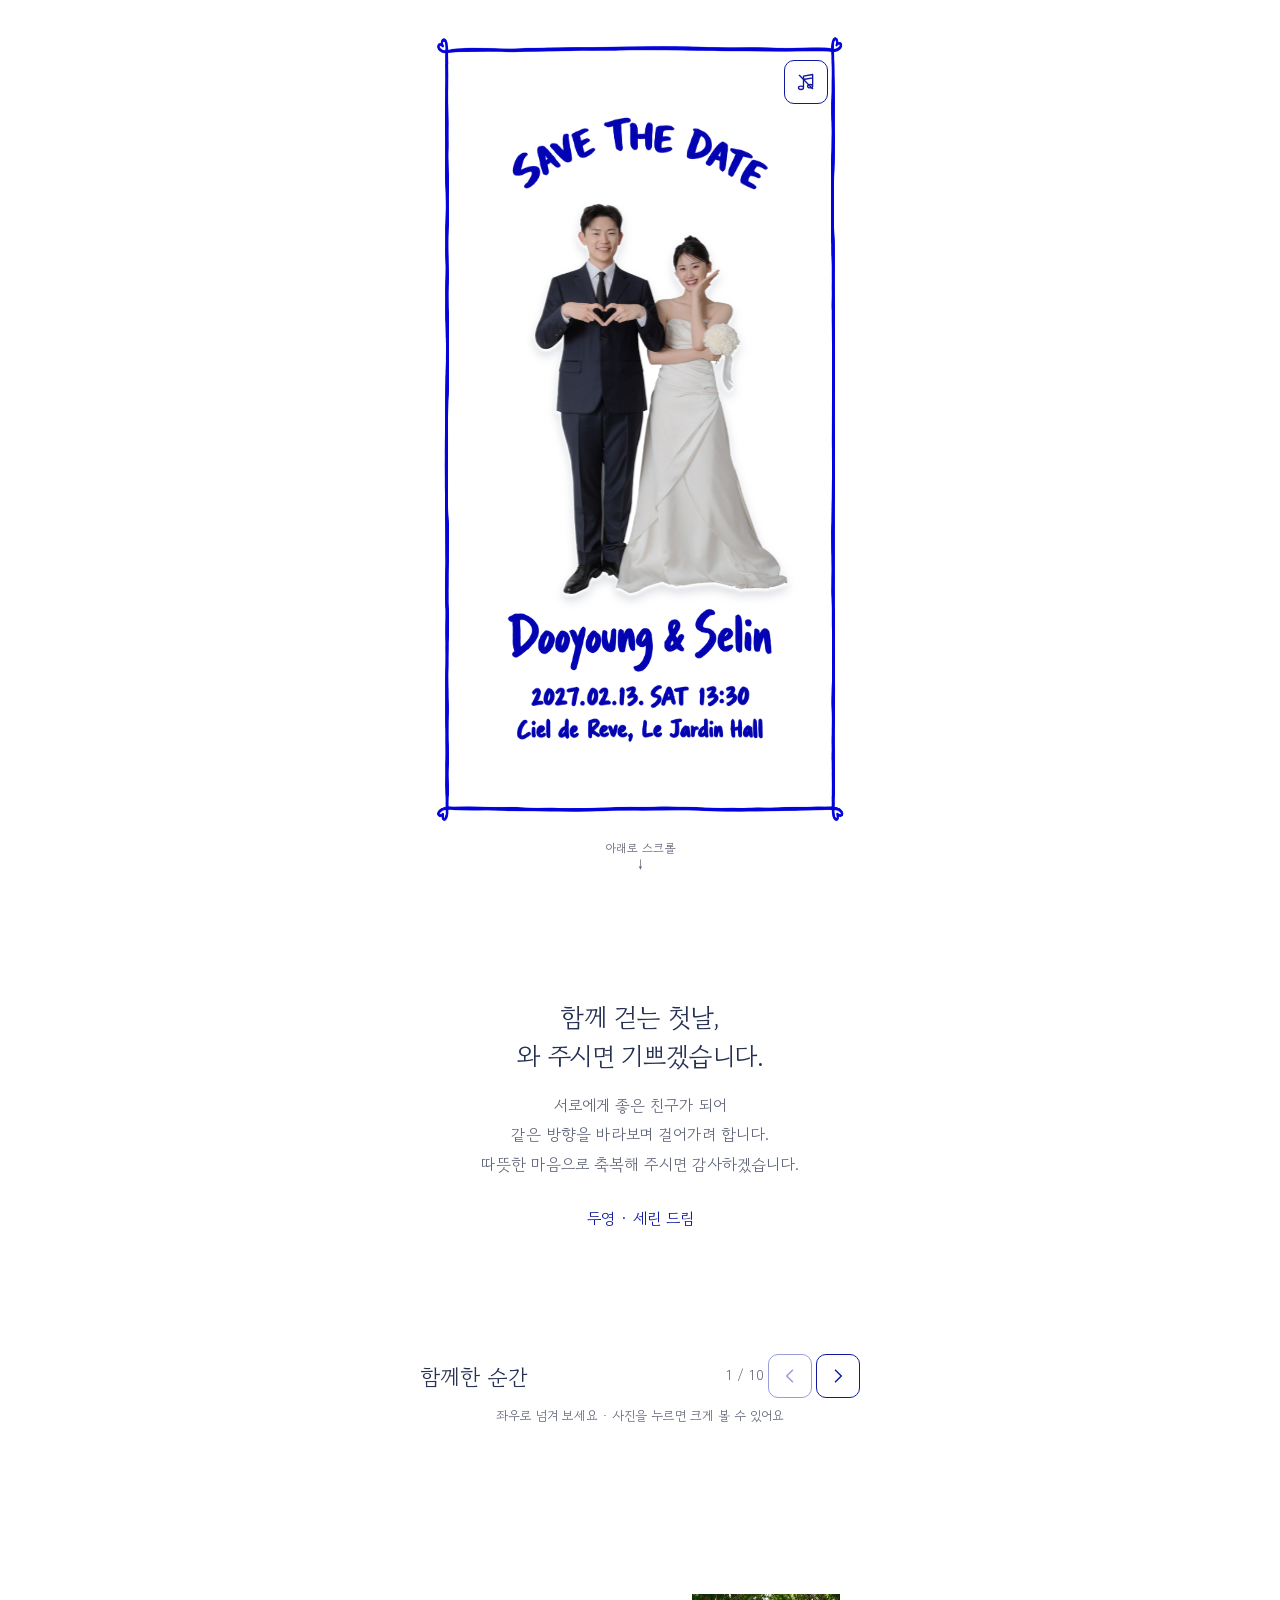
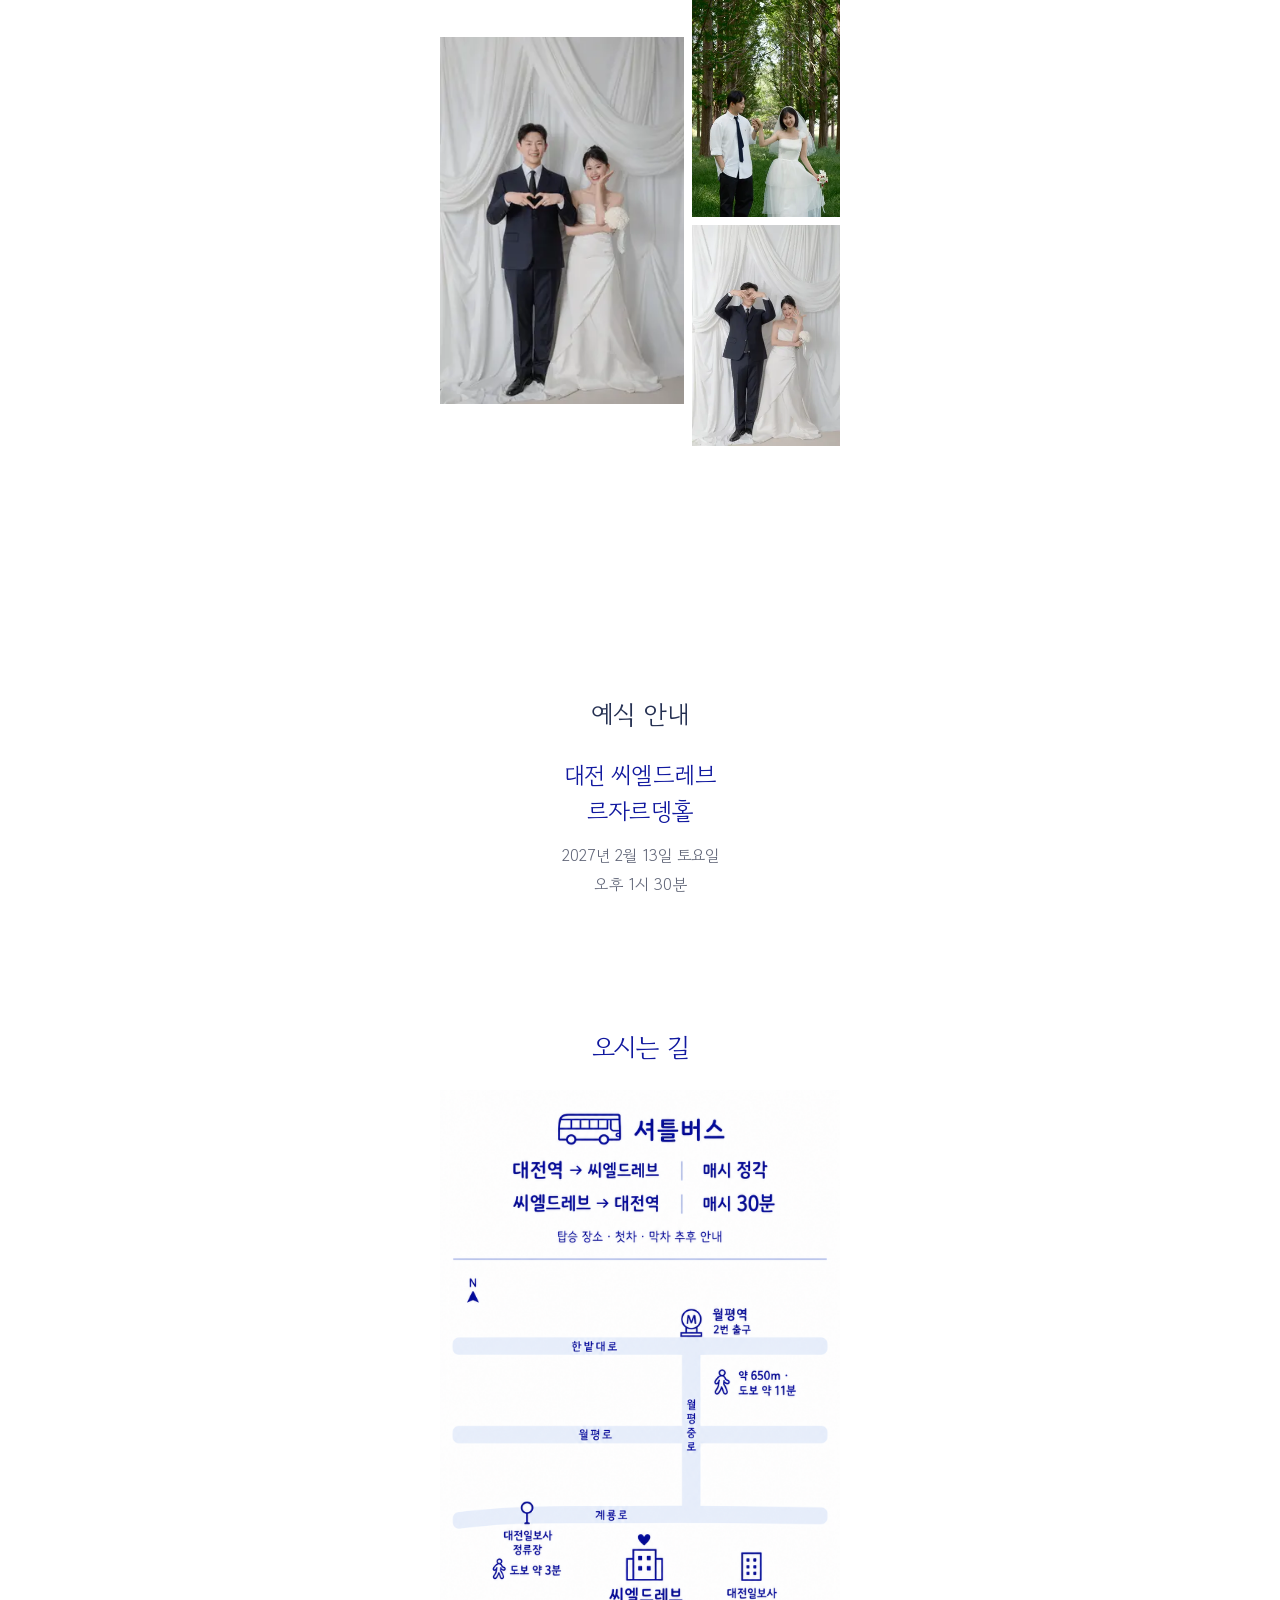
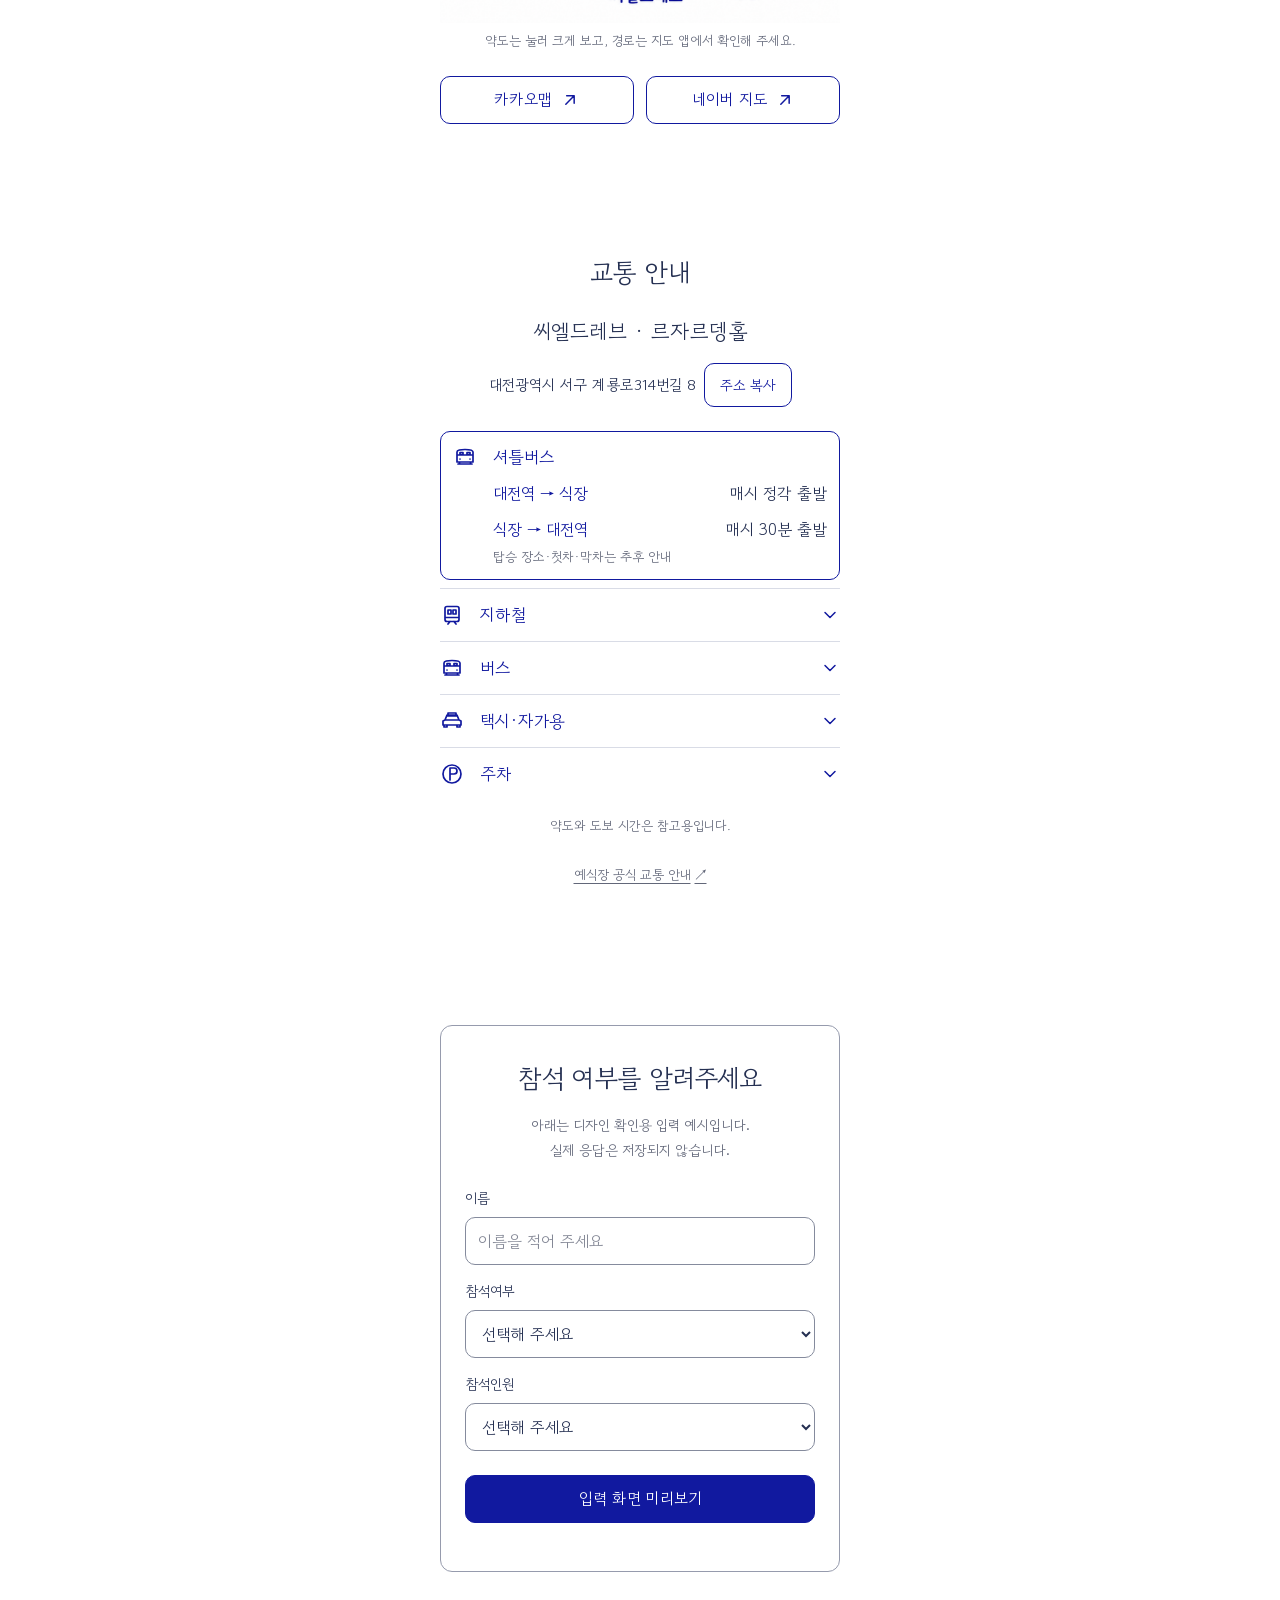
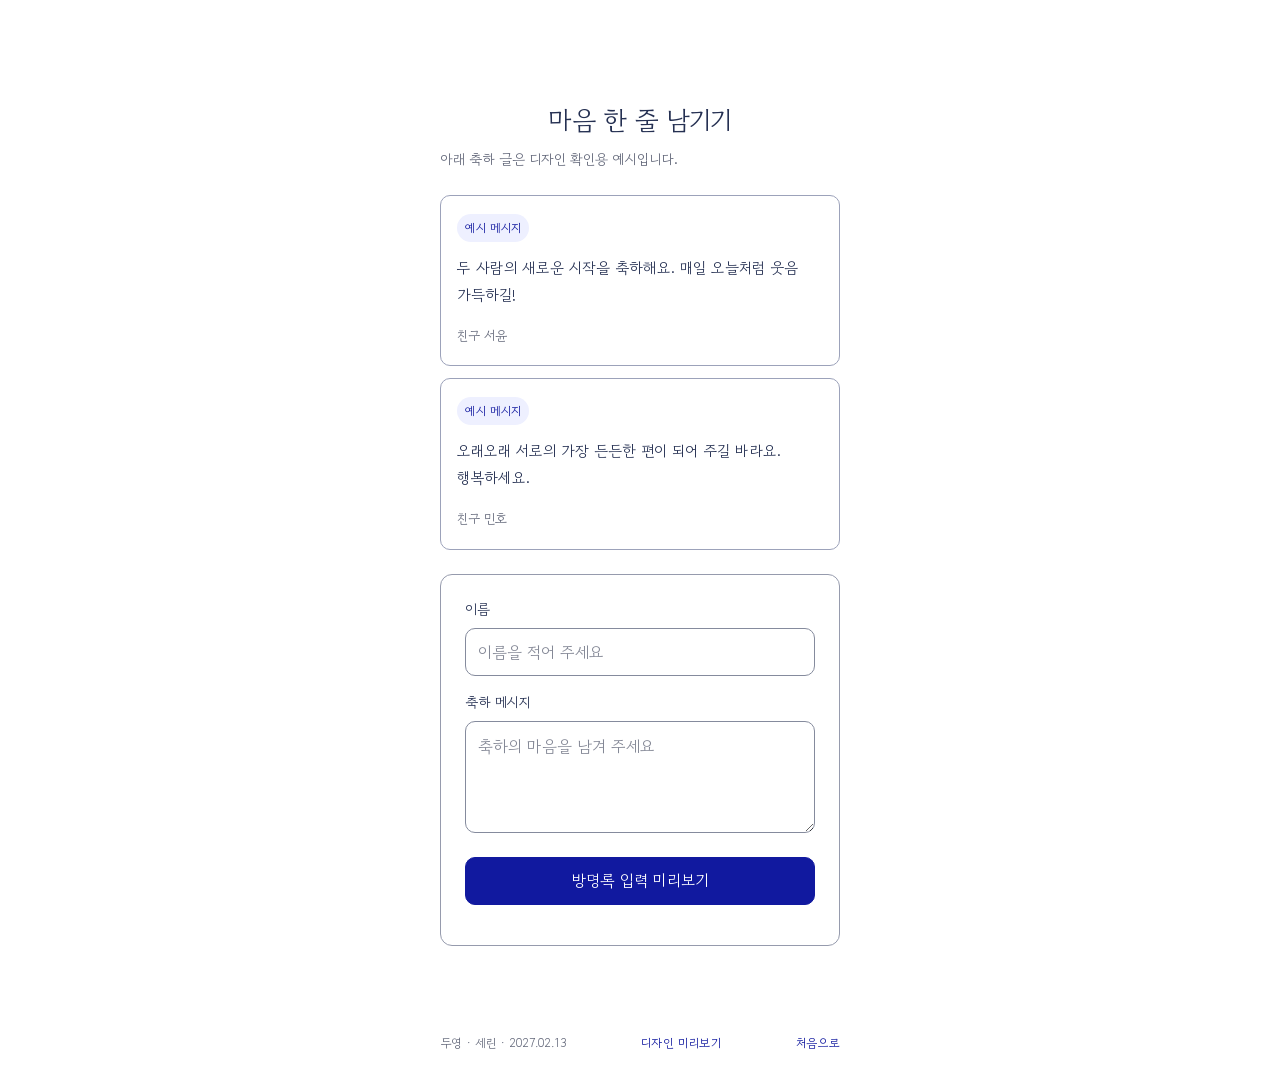
==== commit 77726b4c: "Add horizontal album and clean map while preserving updated cover Integrate the latest shared cover " ====
--- a/index.html
+++ b/index.html
@@ -25,8 +25,8 @@
   <link rel="preconnect" href="https://fonts.googleapis.com">
   <link rel="preconnect" href="https://fonts.gstatic.com" crossorigin>
   <link href="https://fonts.googleapis.com/css2?family=Delius&family=Gowun+Dodum&display=swap" rel="stylesheet">
-  <link rel="stylesheet" href="style.css?v=20260928-lettering3">
-  <script src="app.js?v=20260928-sprinkles1" defer></script>
+  <link rel="stylesheet" href="style.css?v=20260929-album1">
+  <script src="app.js?v=20260929-album1" defer></script>
 </head>
 <body>
   <section id="design-review" class="design-review" aria-labelledby="review-title" hidden>
@@ -105,9 +105,17 @@
       </section>
 
       <section class="photo-gallery" aria-labelledby="photo-heading" aria-busy="false">
-        <h2 id="photo-heading" class="visually-hidden">함께한 순간 사진 모음</h2>
-        <p id="gallery-status" class="gallery-status" role="status" aria-live="polite">사진을 불러오지 못했어요. 새로고침해 주세요.</p>
-        <div id="gallery-items" class="gallery-scenes"></div>
+        <header class="gallery-toolbar">
+          <h2 id="photo-heading" class="gallery-title">함께한 순간</h2>
+          <nav class="gallery-controls" aria-label="사진 묶음 넘기기">
+            <span id="gallery-page" class="gallery-page" aria-live="polite" aria-atomic="true">1 / 10</span>
+            <button id="gallery-previous" class="button button--outline gallery-arrow" type="button" aria-label="이전 사진 묶음" disabled><svg viewBox="0 0 24 24" aria-hidden="true"><path d="m15 5-7 7 7 7"/></svg></button>
+            <button id="gallery-next" class="button button--outline gallery-arrow" type="button" aria-label="다음 사진 묶음" disabled><svg viewBox="0 0 24 24" aria-hidden="true"><path d="m9 5 7 7-7 7"/></svg></button>
+          </nav>
+        </header>
+        <p class="gallery-hint">좌우로 넘겨 보세요 · 사진을 누르면 크게 볼 수 있어요</p>
+        <p id="gallery-status" class="gallery-status" role="status" aria-live="polite">사진을 불러오고 있어요.</p>
+        <div id="gallery-items" class="gallery-scenes" role="region" aria-label="웨딩 사진 묶음"></div>
       </section>
 
       <section class="section details-section event-section" aria-labelledby="details-title">
@@ -122,8 +130,8 @@
         <div class="directions-content">
           <h2 id="location-title" class="section-title">오시는 길</h2>
           <figure class="venue-map-figure">
-            <a class="venue-map-link" href="venue-map-v3.png" target="_blank" rel="noopener" aria-label="약도 크게 보기">
-              <img class="venue-map" src="venue-map-v3.png" alt="씨엘드레브 약도: 월평역 2번 출구에서 약 650m·도보 약 11분, 대전일보사 정류장에서 도보 약 3분. 셔틀은 대전역에서 매시 정각, 씨엘드레브에서 매시 30분 출발." width="1086" height="1448" loading="lazy">
+            <a class="venue-map-link" href="venue-map-v4.png" target="_blank" rel="noopener" aria-label="약도 크게 보기">
+              <img class="venue-map" src="venue-map-v4.png" alt="씨엘드레브 약도: 월평역 2번 출구에서 약 650m·도보 약 11분, 대전일보사 정류장에서 도보 약 3분. 셔틀은 대전역에서 매시 정각, 씨엘드레브에서 매시 30분 출발." width="1086" height="1448" loading="lazy">
             </a>
             <figcaption>약도는 눌러 크게 보고, 경로는 지도 앱에서 확인해 주세요.</figcaption>
           </figure>
--- a/style.css
+++ b/style.css
@@ -141,13 +141,18 @@
 .copy-body h2, .event-summary h3, .form-card h2, .guestbook-heading h2 { margin: 0 0 var(--space-4); font-size: 26px; font-weight: 400; line-height: 1.5; letter-spacing: -.025em; }
 .copy-body > p:not(.english-note):not(.signature) { margin: 0; color: var(--muted); font-size: 16px; line-height: 1.85; word-break: keep-all; }
 .signature { margin: var(--space-5) 0 0; color: var(--blue); font-size: 16px; }
-.photo-gallery { width: 100%; background: #fff; }
-.gallery-scenes { display: grid; gap: 0; }
-.gallery-scene { width: 100%; min-height: 0; margin: 0 auto; padding: 44px 24px; display: flex; flex-direction: column; justify-content: center; gap: var(--space-3); background: #fff; }
-.gallery-scene-header { width: min(100%, 400px); margin: 0 auto; display: flex; align-items: baseline; justify-content: space-between; gap: var(--space-3); }
-.gallery-scene-title { margin: 0; color: var(--ink); font-size: 24px; font-weight: 400; line-height: 1.4; }
-.gallery-scene-count { flex: 0 0 auto; margin: 0; color: var(--muted); font-size: 14px; line-height: 1.4; font-variant-numeric: tabular-nums; }
-.gallery-layout { width: min(100%, 400px); margin: 0 auto; display: grid; grid-template-columns: minmax(0, 1.65fr) minmax(0, 1fr); align-items: center; gap: var(--space-2); }
+.photo-gallery { width: 100%; height: 100svh; min-height: 100svh; padding: 24px 16px; display: flex; flex-direction: column; gap: var(--space-2); background: #fff; }
+.gallery-toolbar { width: min(100%, 440px); min-height: 44px; margin: 0 auto; display: flex; flex: 0 0 auto; align-items: center; justify-content: space-between; gap: var(--space-2); }
+.gallery-title { margin: 0; color: var(--ink); font-size: 22px; font-weight: 400; line-height: 1.4; white-space: nowrap; }
+.gallery-controls { display: flex; flex: 0 0 auto; align-items: center; gap: var(--space-1); }
+.gallery-page { min-width: 40px; color: var(--muted); font-size: 14px; line-height: 1.4; text-align: center; font-variant-numeric: tabular-nums; }
+.gallery-arrow { width: 44px; min-width: 44px; height: 44px; min-height: 44px; padding: 0; }
+.gallery-arrow svg { width: 20px; height: 20px; fill: none; stroke: currentColor; stroke-width: 1.8; stroke-linecap: round; stroke-linejoin: round; }
+.gallery-arrow:disabled { opacity: .42; cursor: default; }
+.gallery-scenes { container-type: size; width: min(100%, 440px); min-width: 0; min-height: 0; margin: 0 auto; display: flex; flex: 1 1 auto; align-items: stretch; gap: 0; overflow-x: auto; overflow-y: hidden; overscroll-behavior-x: contain; scroll-snap-type: x mandatory; scroll-behavior: smooth; scrollbar-width: none; -webkit-overflow-scrolling: touch; }
+.gallery-scenes::-webkit-scrollbar { display: none; }
+.gallery-scene { width: 100%; min-width: 100%; height: 100%; min-height: 0; margin: 0; padding: 8px 16px; display: flex; flex: 0 0 100%; flex-direction: column; justify-content: center; gap: var(--space-3); background: #fff; scroll-snap-align: none start; scroll-snap-stop: always; }
+.gallery-layout { width: min(100%, 400px, calc((100svh - 190px) / 1.2)); width: min(100%, 400px, calc((100cqh - 16px) / 1.2)); margin: 0 auto; display: grid; grid-template-columns: minmax(0, 1.65fr) minmax(0, 1fr); align-items: center; gap: var(--space-2); }
 .gallery-scene--right .gallery-layout { grid-template-columns: minmax(0, 1fr) minmax(0, 1.65fr); }
 .gallery-scene--left .gallery-photo-button--lead { grid-column: 1; grid-row: 1 / span 2; }
 .gallery-scene--left .gallery-photo-button:nth-child(2) { grid-column: 2; grid-row: 1; }
@@ -155,13 +160,13 @@
 .gallery-scene--right .gallery-photo-button--lead { grid-column: 2; grid-row: 1 / span 2; }
 .gallery-scene--right .gallery-photo-button:nth-child(2) { grid-column: 1; grid-row: 1; }
 .gallery-scene--right .gallery-photo-button:nth-child(3) { grid-column: 1; grid-row: 2; }
-.gallery-scene--landscape .gallery-layout { grid-template-columns: repeat(2, minmax(0, 1fr)); }
+.gallery-scene--landscape .gallery-layout { width: min(100%, 400px, calc((100svh - 190px) / 1.5)); width: min(100%, 400px, calc((100cqh - 16px) / 1.5)); grid-template-columns: repeat(2, minmax(0, 1fr)); }
 .gallery-scene--landscape .gallery-photo-button--lead { grid-column: 1 / -1; grid-row: 1; }
 .gallery-scene--landscape .gallery-photo-button:nth-child(2) { grid-column: 1; grid-row: 2; }
 .gallery-scene--landscape .gallery-photo-button:nth-child(3) { grid-column: 2; grid-row: 2; }
 .gallery-photo-button { display: block; width: 100%; min-width: 0; margin: 0; padding: 0; border: 0; border-radius: 0; overflow: visible; background: transparent; cursor: zoom-in; line-height: 0; }
 .gallery-photo-button img { display: block; width: 100%; height: auto; border: 0; border-radius: 0; }
-.gallery-hint { margin: 0; color: var(--muted); font-size: 13px; line-height: 1.5; text-align: center; }
+.gallery-hint { width: min(100%, 440px); margin: 0 auto; flex: 0 0 auto; color: var(--muted); font-size: 13px; line-height: 1.5; text-align: center; }
 .gallery-status { margin: 0; padding: var(--space-5) var(--gutter); color: var(--muted); font-size: 14px; }
 .gallery-empty { padding: var(--space-5) 0; color: var(--muted); font-size: 14px; }
 .photo-dialog { display: none; width: min(calc(100vw - 24px), 900px); height: min(calc(100dvh - 24px), 900px); max-width: none; max-height: none; margin: auto; padding: max(12px, env(safe-area-inset-top)) max(12px, env(safe-area-inset-right)) max(12px, env(safe-area-inset-bottom)) max(12px, env(safe-area-inset-left)); overflow: hidden; border: 1px solid var(--line); border-radius: 12px; background: #fff; color: var(--ink); }
@@ -284,20 +289,22 @@
   :root { --gutter: 40px; --section-space: 64px; }
   .hero { padding: max(24px, env(safe-area-inset-top)) 16px max(24px, env(safe-area-inset-bottom)); }
   .collage-stage { height: min(44svh, 390px); max-height: 390px; }
-  .gallery-scene { min-height: 0; padding: 44px 40px; gap: var(--space-4); }
+  .gallery-scene { padding: 8px 16px; gap: var(--space-4); }
 }
 @media (max-width: 767px) {
-  html { scroll-snap-type: y proximity; scroll-behavior: smooth; }
+  html { scroll-snap-type: y mandatory; scroll-behavior: smooth; }
   html:has(input:focus, select:focus, textarea:focus) { scroll-snap-type: none !important; }
-  .hero { scroll-snap-align: start; scroll-snap-stop: normal; }
-  .invitation-copy, .gallery-scene, .details-section, .rsvp-section, .guestbook-section { min-height: 0; scroll-snap-align: none; }
-  .invitation-copy { justify-content: flex-start; }
+  .hero, .invitation-copy, .photo-gallery, .details-section, .directions-section, .transport-section, .rsvp-section, .guestbook-section {
+    min-height: 100svh;
+    scroll-snap-align: start;
+    scroll-snap-stop: always;
+  }
+  .invitation-copy { align-items: flex-start; justify-content: flex-start; }
   .section { padding-top: var(--space-6); padding-bottom: var(--space-6); }
-  .gallery-scene { justify-content: flex-start; padding: 24px 16px; gap: var(--space-3); scroll-snap-align: start; scroll-snap-stop: normal; }
-  .gallery-scene--left .gallery-layout, .gallery-scene--right .gallery-layout { width: min(100%, 400px, calc((100svh - 128px) / 1.14)); }
-  .gallery-scene--landscape .gallery-layout { width: min(100%, 400px, calc((100svh - 128px) / 1.44)); }
+  .photo-gallery { padding: 24px 16px; }
+  .gallery-scene { justify-content: flex-start; padding: 8px 12px; gap: var(--space-3); }
   .event-section { display: flex; flex-direction: column; justify-content: flex-start; }
-  .directions-section { height: 100svh; min-height: 100svh; padding: 24px 16px; display: flex; scroll-snap-align: start; scroll-snap-stop: normal; }
+  .directions-section { height: 100svh; padding: 24px 16px; display: flex; }
   .directions-content { min-height: 0; display: flex; flex: 1 1 auto; flex-direction: column; }
   .location-heading { flex: 0 0 auto; }
   .directions-content > .section-title { margin-bottom: var(--space-3); }
@@ -306,7 +313,7 @@
   .venue-map { position: absolute; inset: 0; width: 100%; height: 100%; object-fit: contain; }
   .venue-map-figure figcaption { flex: 0 0 auto; margin-top: var(--space-2); font-size: 13px; line-height: 1.4; }
   .map-links { flex: 0 0 auto; margin-top: var(--space-3); }
-  .transport-section { min-height: 100svh; padding-block: var(--space-5); scroll-snap-align: start; scroll-snap-stop: normal; }
+  .transport-section { padding-block: var(--space-5); }
   .transport-section > .section-title { margin-bottom: var(--space-2); font-size: 24px; line-height: 1.5; }
   .transport-section .location-heading { margin-bottom: var(--space-2); }
   .transport-section .location-eyebrow { display: none; }
@@ -356,6 +363,7 @@
 }
 @media (prefers-reduced-motion: reduce) {
   html { scroll-behavior: auto; scroll-snap-type: none !important; }
+  .gallery-scenes { scroll-behavior: auto; scroll-snap-type: none; }
   *, *::before, *::after { scroll-behavior: auto !important; transition-duration: .01ms !important; animation-duration: .01ms !important; animation-iteration-count: 1 !important; }
   .firework-burst { display: none; }
 }
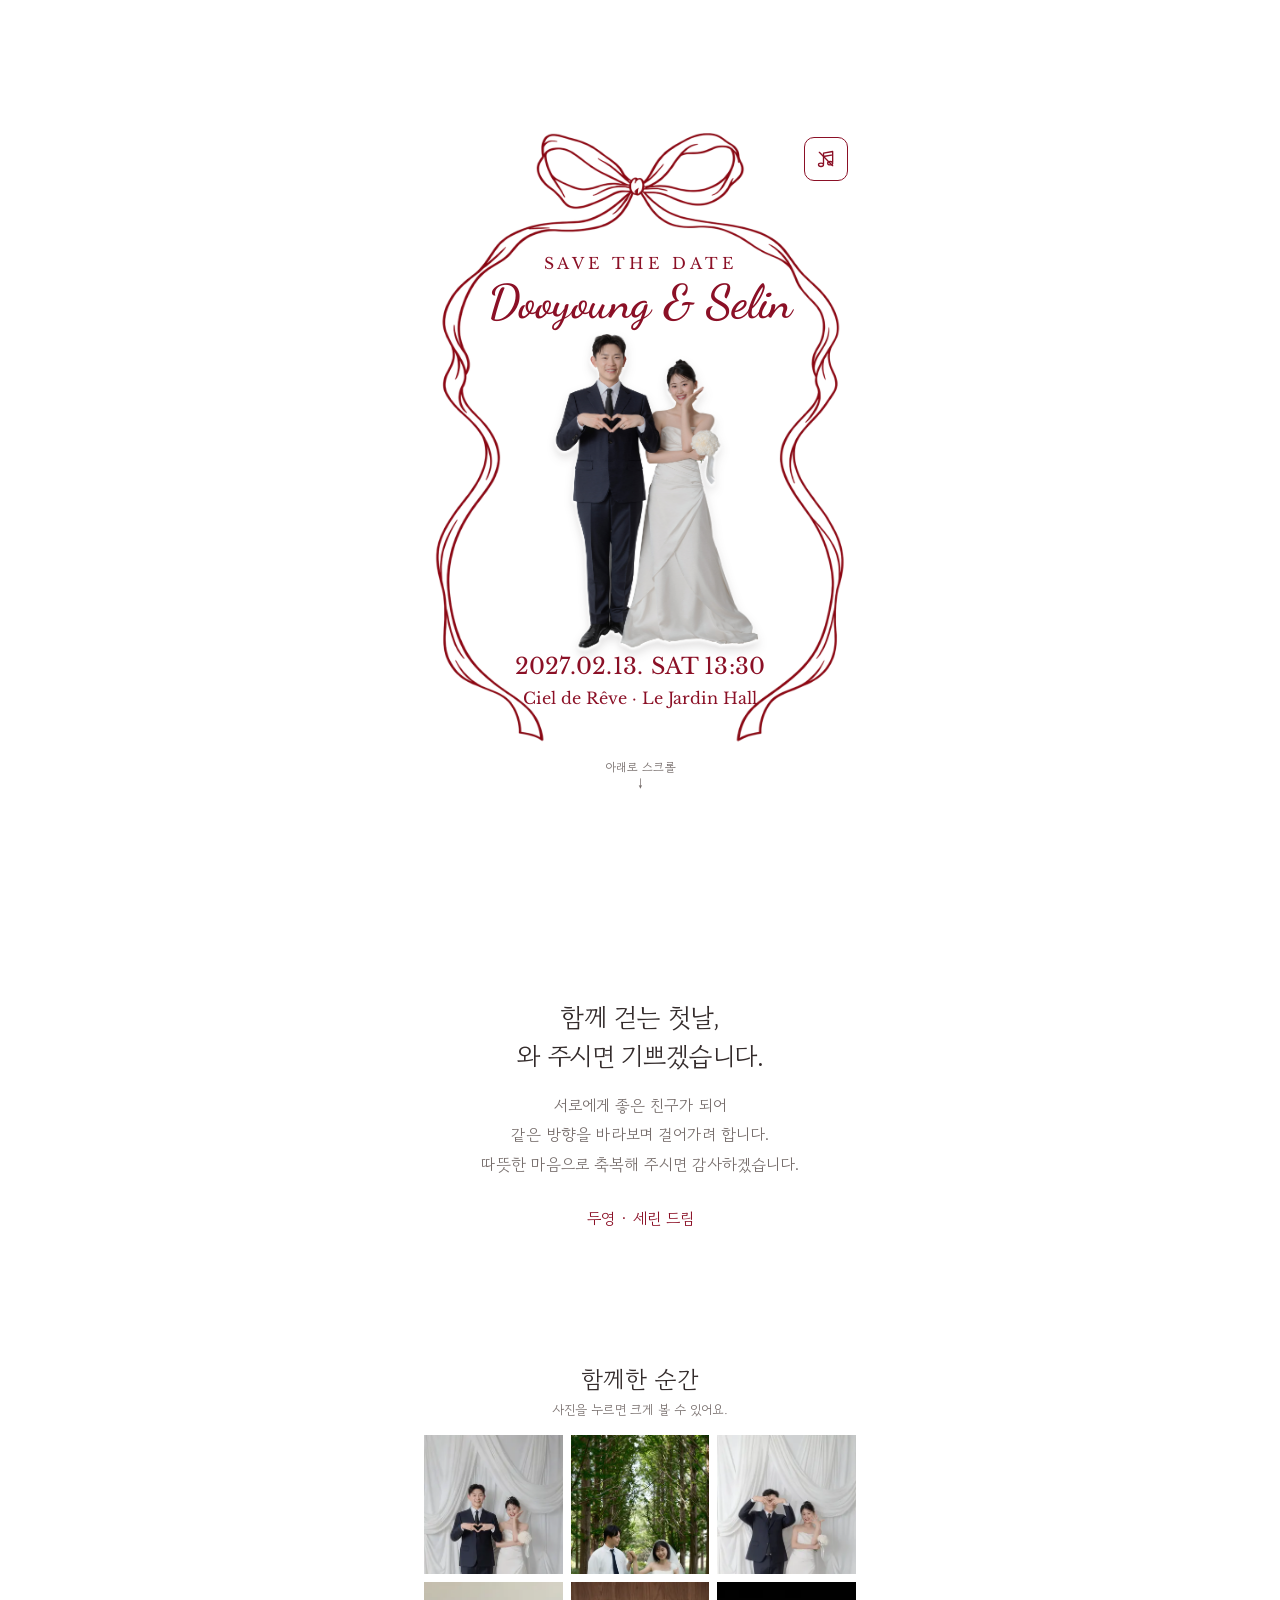
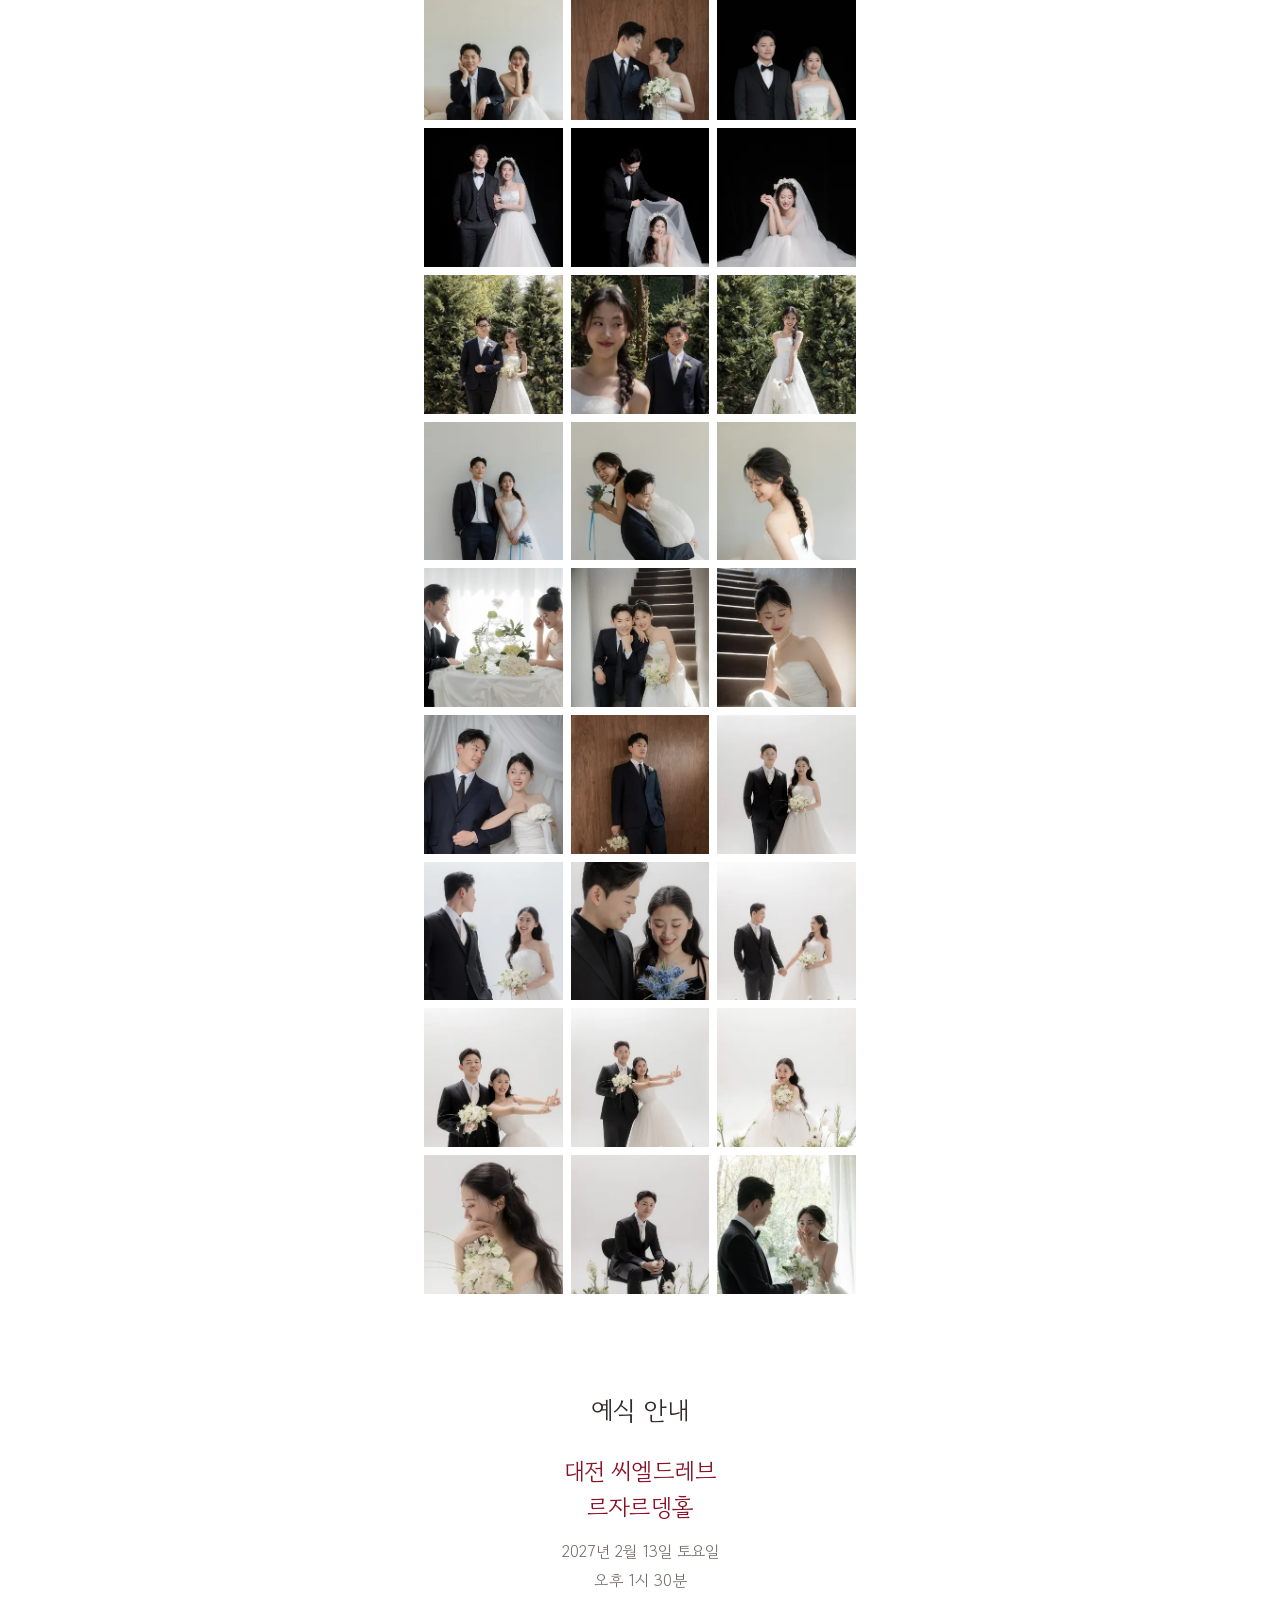
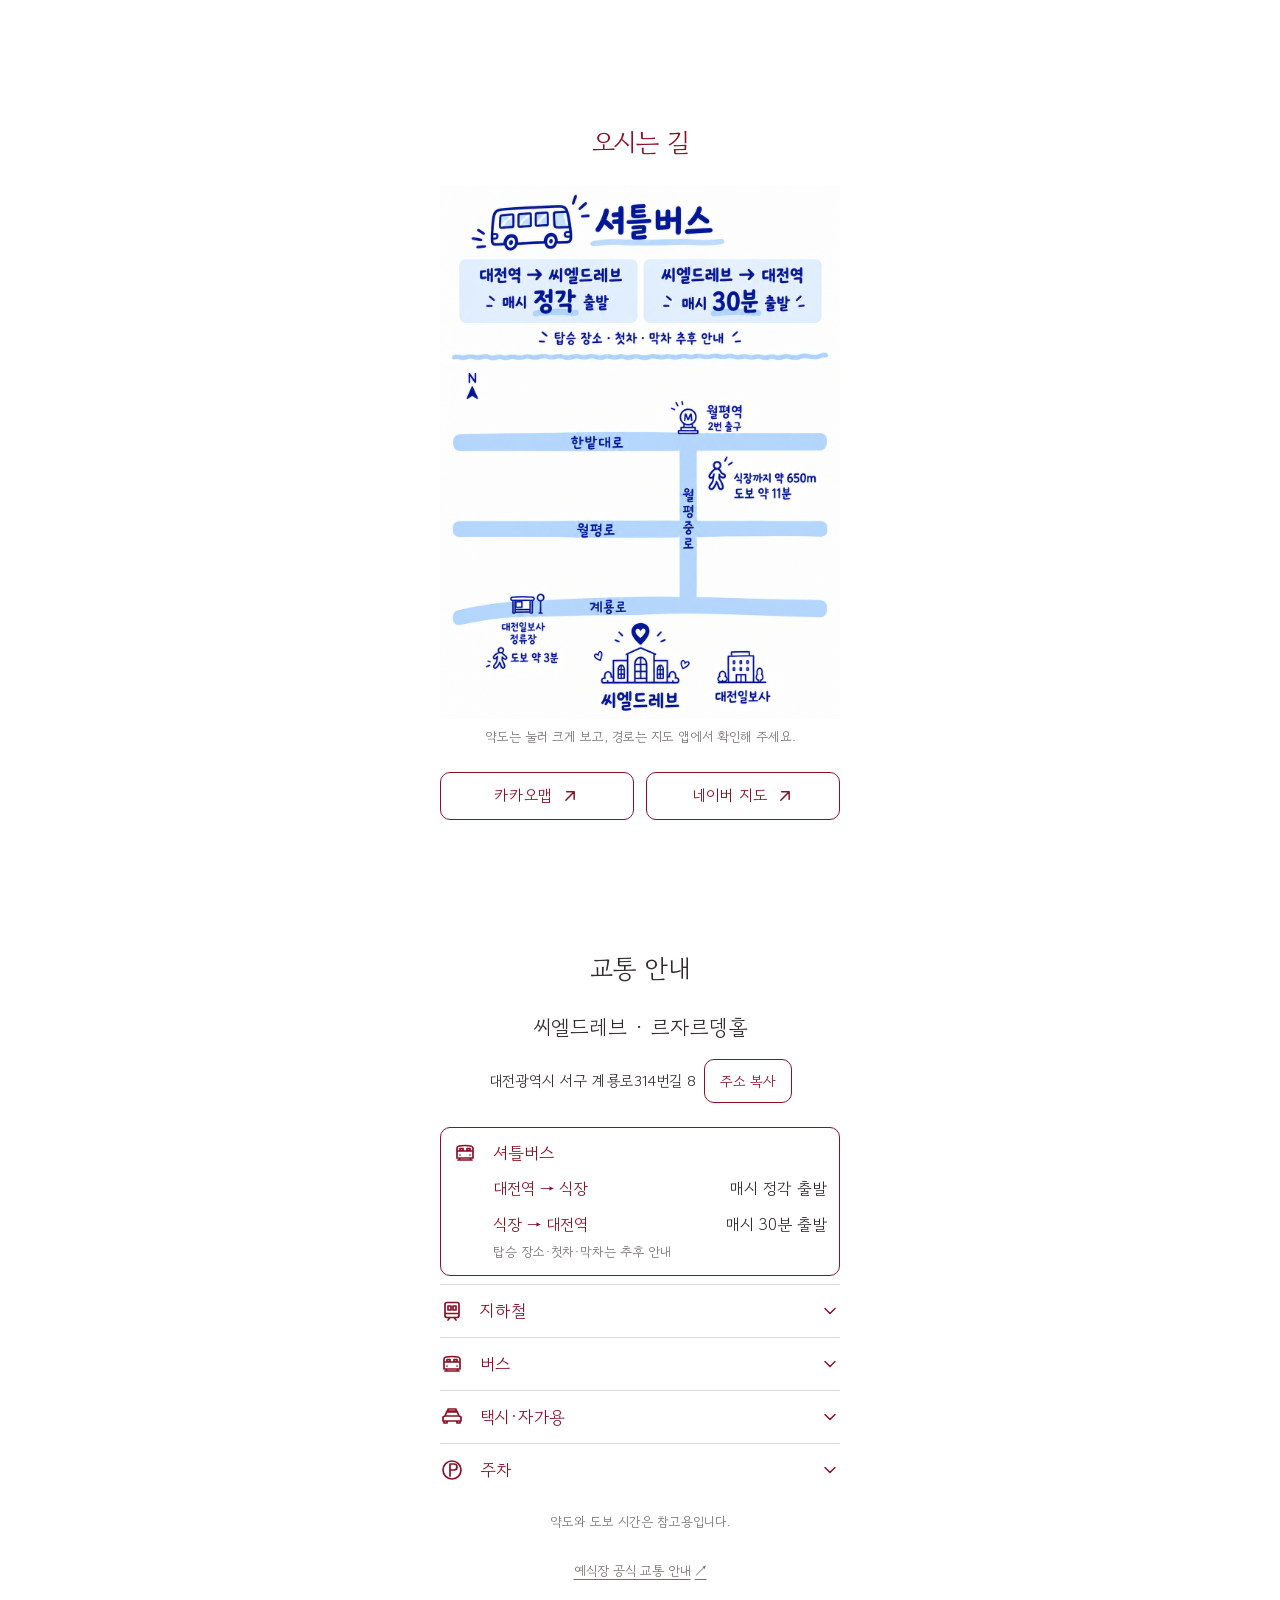
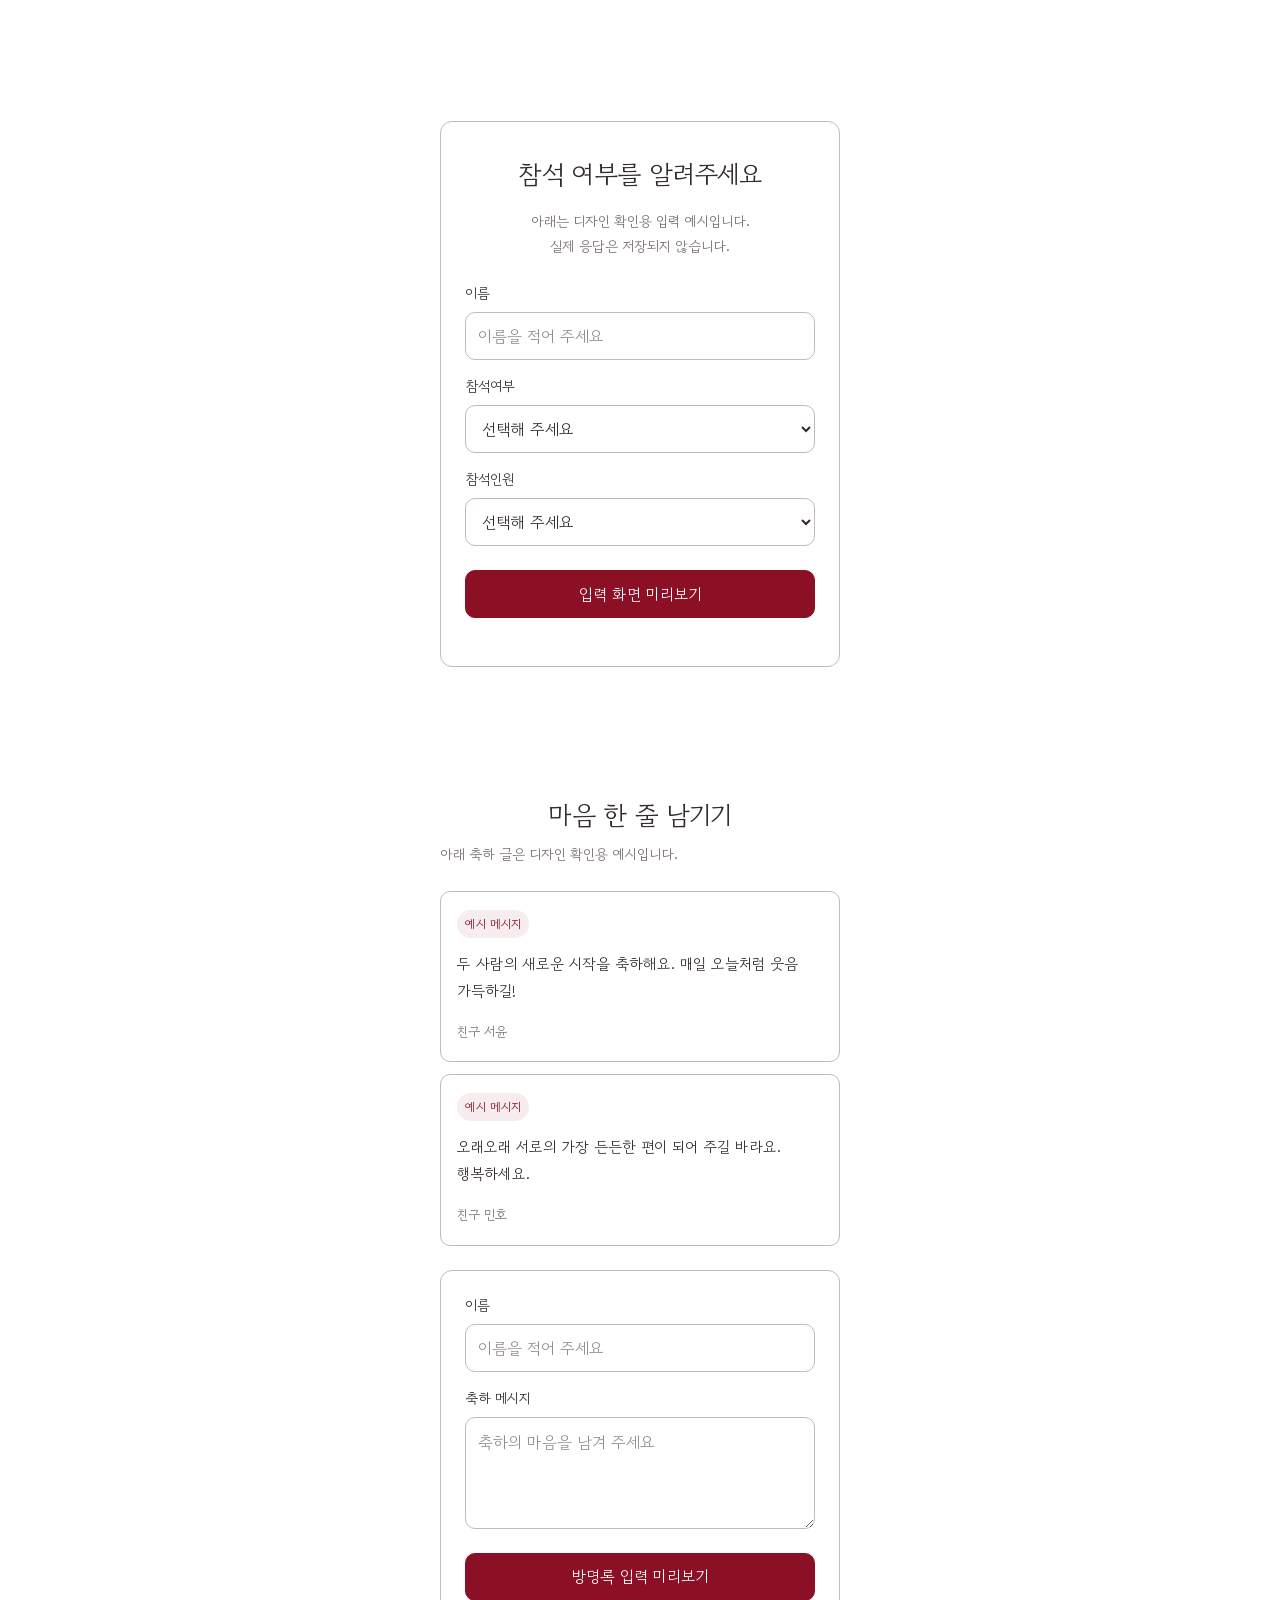
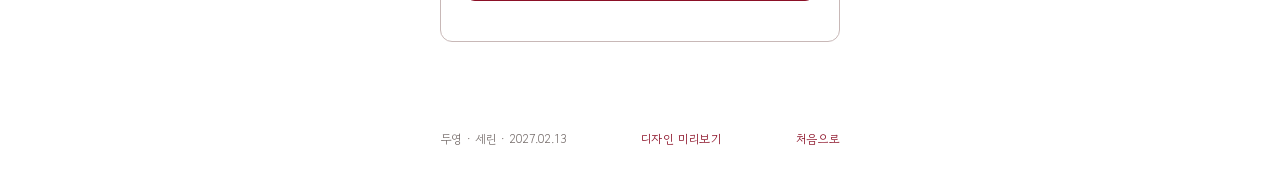
==== commit ffb58187: "Update burgundy ribbon invitation and square gallery" ====
--- a/index.html
+++ b/index.html
@@ -3,7 +3,7 @@
 <head>
   <meta charset="utf-8">
   <meta name="viewport" content="width=device-width, initial-scale=1, viewport-fit=cover">
-  <meta name="theme-color" content="#ffffff">
+  <meta name="theme-color" content="#fffdfb">
   <meta name="robots" content="noindex,nofollow">
   <meta name="description" content="두영과 세린의 결혼식에 초대합니다. 2027년 2월 13일 토요일 오후 1시 30분, 대전 씨엘드레브 르자르뎅홀.">
   <meta property="og:type" content="website">
@@ -24,27 +24,27 @@
   <title>Dooyoung &amp; Selin — 청첩장</title>
   <link rel="preconnect" href="https://fonts.googleapis.com">
   <link rel="preconnect" href="https://fonts.gstatic.com" crossorigin>
-  <link href="https://fonts.googleapis.com/css2?family=Delius&family=Gowun+Dodum&display=swap" rel="stylesheet">
-  <link rel="stylesheet" href="style.css?v=20260929-album1">
-  <script src="app.js?v=20260929-album1" defer></script>
+  <link href="https://fonts.googleapis.com/css2?family=Dancing+Script:wght@600&family=Libre+Baskerville:wght@400&family=Gowun+Dodum&display=swap" rel="stylesheet">
+  <link rel="stylesheet" href="style.css?v=20261012-gallery-square2">
+  <script src="app.js?v=20261012-gallery-static1" defer></script>
 </head>
 <body>
   <section id="design-review" class="design-review" aria-labelledby="review-title" hidden>
     <div class="review-topline"><span class="review-label">LOCAL DESIGN REVIEW</span><a href="index.html">초대장 보기</a></div>
-    <h1 id="review-title">A · 블루 드로잉</h1>
-    <p class="review-summary">원본 초대장의 푸른 선과 흰 여백을 살리고, 실제 사진과 종이 오려붙임처럼 이어지는 장면을 더한 방향입니다.</p>
+    <h1 id="review-title">B · 버건디 리본</h1>
+    <p class="review-summary">흰 종이 위에 버건디 손그림 리본을 두르고, 큰 필기체 이름과 원본 커플 드로잉을 중심에 둔 표지입니다.</p>
     <div class="type-specimen" aria-label="사용 글꼴">
-      <div><span class="specimen-label">ENGLISH DISPLAY · DELIUS</span><p lang="en">Dooyoung &amp; Selin</p></div>
-      <div><span class="specimen-label">KOREAN · GOWUN DODUM</span><p>우리의 첫날에 초대합니다</p></div>
+      <div><span class="specimen-label">NAMES · DANCING SCRIPT</span><p lang="en">Dooyoung &amp; Selin</p></div>
+      <div><span class="specimen-label">SERIF · LIBRE BASKERVILLE / KOREAN · GOWUN DODUM</span><p>2027.02.13 · 씨엘드레브 르자르뎅홀</p></div>
     </div>
     <div class="review-bottom">
       <ul class="rule-summary">
-        <li>흰 종이 · 코발트 잉크 · 짙은 남색 본문</li>
-        <li>영문 Delius, 한글과 본문 Gowun Dodum</li>
+        <li>흰 종이 · 버건디 #8b1026 리본 · 따뜻한 중성 본문</li>
+        <li>이름 Dancing Script, 날짜와 장소 Libre Baskerville, 한글 Gowun Dodum</li>
         <li>4px 간격 단위 · 24px 모바일 여백 · 버튼과 입력 44px 이상</li>
         <li>사진 전환은 선택적 모션 설정을 따르고, RSVP와 방명록은 저장하지 않는 시안</li>
       </ul>
-      <nav class="reference-links" aria-label="웹 스타일 참고"><span>웹 참고 시안</span><a href="https://bridy.cc/en/preview/limone" target="_blank" rel="noopener">코발트 손그림</a><a href="https://bridy.cc/en/preview/cornflower" target="_blank" rel="noopener">여백과 잉크 드로잉</a><a href="https://ninety4studio1.my.canva.site/ninety4-studio-6-template/invitation-flatlay" target="_blank" rel="noopener">종이 초대장 구성</a></nav>
+      <p class="review-note">위에서부터 작은 SAVE THE DATE, 두영과 세린의 이름, 손그림 커플, 날짜와 장소 순서로 읽힙니다.</p>
     </div>
     <div id="calibration-controls" class="calibration-controls" hidden aria-label="사진 정렬 검토">
       <button class="button button--outline" type="button" data-calibration="blend" aria-pressed="false">겹쳐서 정렬 보기</button>
@@ -68,7 +68,8 @@
         </div>
 
         <div class="hero-content">
-          <h1 class="save-date"><span class="visually-hidden">SAVE THE DATE</span><img src="assets/cover-title-v1.png" alt="" width="699" height="206"></h1>
+          <p class="save-date">SAVE THE DATE</p>
+          <h1 id="couple-names" class="couple-names" lang="en">Dooyoung &amp; Selin</h1>
           <button id="collage-stage" class="collage-stage" type="button" aria-label="두영과 세린의 손그림과 사진 전환" aria-pressed="false">
             <span class="illustration-layer" aria-hidden="true">
               <img id="invitation-art" src="assets/invitation.png" alt="">
@@ -85,11 +86,8 @@
               <span class="burst-particle burst-line"></span><span class="burst-particle burst-dot"></span>
             </span>
           </button>
-          <div class="hero-copy">
-            <h2 id="couple-names" class="couple-names" lang="en"><span class="visually-hidden">Dooyoung &amp; Selin</span><img src="assets/cover-names-v1.png" alt="" width="792" height="199"></h2>
-            <p class="hero-date"><time datetime="2027-02-13T13:30:00+09:00" aria-label="2027년 2월 13일 토요일 오후 1시 30분"><span class="visually-hidden">2027.02.13 · SAT · 13:30</span><img src="assets/cover-date-v1.png" alt="" width="628" height="81"></time></p>
-            <p class="hero-venue"><span class="visually-hidden">Ciel de Rêve · Le Jardin Hall</span><img src="assets/cover-venue-v1.png" alt="" width="716" height="85"></p>
-          </div>
+          <p class="hero-date"><time datetime="2027-02-13T13:30:00+09:00" aria-label="2027년 2월 13일 토요일 오후 1시 30분"><span class="date-main">2027.02.13.</span><span class="date-sub">SAT 13:30</span></time></p>
+          <p class="hero-venue" lang="en">Ciel de Rêve · Le Jardin Hall</p>
         </div>
       </div>
       <a class="scroll-cue" href="#invitation-copy"><span>아래로 스크롤</span><span aria-hidden="true">↓</span></a>
@@ -105,17 +103,10 @@
       </section>
 
       <section class="photo-gallery" aria-labelledby="photo-heading" aria-busy="false">
-        <header class="gallery-toolbar">
-          <h2 id="photo-heading" class="gallery-title">함께한 순간</h2>
-          <nav class="gallery-controls" aria-label="사진 묶음 넘기기">
-            <span id="gallery-page" class="gallery-page" aria-live="polite" aria-atomic="true">1 / 10</span>
-            <button id="gallery-previous" class="button button--outline gallery-arrow" type="button" aria-label="이전 사진 묶음" disabled><svg viewBox="0 0 24 24" aria-hidden="true"><path d="m15 5-7 7 7 7"/></svg></button>
-            <button id="gallery-next" class="button button--outline gallery-arrow" type="button" aria-label="다음 사진 묶음" disabled><svg viewBox="0 0 24 24" aria-hidden="true"><path d="m9 5 7 7-7 7"/></svg></button>
-          </nav>
-        </header>
-        <p class="gallery-hint">좌우로 넘겨 보세요 · 사진을 누르면 크게 볼 수 있어요</p>
-        <p id="gallery-status" class="gallery-status" role="status" aria-live="polite">사진을 불러오고 있어요.</p>
-        <div id="gallery-items" class="gallery-scenes" role="region" aria-label="웨딩 사진 묶음"></div>
+        <h2 id="photo-heading" class="gallery-heading">함께한 순간</h2>
+        <p class="gallery-hint">사진을 누르면 크게 볼 수 있어요.</p>
+        <p id="gallery-status" class="gallery-status" role="status" aria-live="polite">사진을 불러오지 못했어요. 새로고침해 주세요.</p>
+        <div id="gallery-items" class="gallery-scenes"></div>
       </section>
 
       <section class="section details-section event-section" aria-labelledby="details-title">
@@ -130,8 +121,8 @@
         <div class="directions-content">
           <h2 id="location-title" class="section-title">오시는 길</h2>
           <figure class="venue-map-figure">
-            <a class="venue-map-link" href="venue-map-v4.png" target="_blank" rel="noopener" aria-label="약도 크게 보기">
-              <img class="venue-map" src="venue-map-v4.png" alt="씨엘드레브 약도: 월평역 2번 출구에서 약 650m·도보 약 11분, 대전일보사 정류장에서 도보 약 3분. 셔틀은 대전역에서 매시 정각, 씨엘드레브에서 매시 30분 출발." width="1086" height="1448" loading="lazy">
+            <a class="venue-map-link" href="venue-map-v3.png" target="_blank" rel="noopener" aria-label="약도 크게 보기">
+              <img class="venue-map" src="venue-map-v3.png" alt="씨엘드레브 약도: 월평역 2번 출구에서 약 650m·도보 약 11분, 대전일보사 정류장에서 도보 약 3분. 셔틀은 대전역에서 매시 정각, 씨엘드레브에서 매시 30분 출발." width="1086" height="1448" loading="lazy">
             </a>
             <figcaption>약도는 눌러 크게 보고, 경로는 지도 앱에서 확인해 주세요.</figcaption>
           </figure>
--- a/style.css
+++ b/style.css
@@ -2,11 +2,11 @@
   color-scheme: light;
   --paper: #fff;
   --paper-shadow: #fff;
-  --blue: #11199f;
-  --ink: #253052;
-  --muted: #626779;
-  --line: #858a9b;
-  --blue-soft: #eef0ff;
+  --accent: #8b1026;
+  --ink: #332b2b;
+  --muted: #766d6b;
+  --line: #c8b8b7;
+  --accent-soft: #f7edef;
   --space-1: 4px;
   --space-2: 8px;
   --space-3: 12px;
@@ -22,38 +22,39 @@
   font-weight: 400;
   line-height: 1.85;
   color: var(--ink);
-  background: #fff;
+  background: var(--paper);
   font-synthesis: none;
   text-rendering: optimizeLegibility;
 }
 * { box-sizing: border-box; }
-html, body { min-width: 0; scroll-behavior: smooth; background: #fff; }
+html, body { min-width: 0; scroll-behavior: smooth; background: var(--paper); }
 body { margin: 0; }
 button, input, select, textarea { font: inherit; font-synthesis: none; }
 a, button, input, select, textarea { -webkit-tap-highlight-color: transparent; }
-a:focus-visible, button:focus-visible, input:focus-visible, select:focus-visible, textarea:focus-visible { outline: 3px solid #5367ff; outline-offset: 3px; }
+a:focus-visible, button:focus-visible, input:focus-visible, select:focus-visible, textarea:focus-visible { outline: 3px solid var(--accent); outline-offset: 3px; }
 button { color: inherit; }
 
-.invitation { width: 100%; max-width: 480px; min-height: 100svh; margin: 0 auto; background: #fff; }
-.hero { height: 100svh; min-height: 100svh; padding: max(24px, env(safe-area-inset-top)) 8px max(24px, env(safe-area-inset-bottom)); display: flex; flex-direction: column; background: #fff; }
-.hero-frame { position: relative; width: 100%; max-width: 480px; min-height: 0; margin: 0 auto; display: flex; align-items: stretch; isolation: isolate; flex: 1 1 auto; }
-.hand-frame { position: absolute; z-index: 0; inset: 0; border: 40px solid transparent; border-image-source: url("invitation-frame-v1.png"); border-image-slice: 140 170 150 170; border-image-width: 40px; border-image-repeat: stretch; pointer-events: none; }
-.hero-tools { position: absolute; z-index: 4; top: 36px; right: 36px; max-width: calc(100% - 72px); text-align: right; }
+.invitation { width: 100%; max-width: 480px; min-height: 100svh; margin: 0 auto; background: var(--paper); }
+.hero { min-height: 100svh; padding: max(16px, env(safe-area-inset-top)) 8px max(8px, env(safe-area-inset-bottom)); display: flex; flex-direction: column; justify-content: center; background: var(--paper); }
+.hero-frame { position: relative; width: 100%; max-width: 480px; min-height: 0; margin: 0 auto; display: flex; align-items: stretch; isolation: isolate; flex: 0 0 auto; aspect-ratio: 1054 / 1492; container-type: inline-size; }
+.hand-frame { position: absolute; z-index: 2; inset: 0; background: url("assets/ribbon-frame.png") center / contain no-repeat; pointer-events: none; }
+.hero-tools { position: absolute; z-index: 4; top: 16px; right: 16px; max-width: calc(100% - 32px); text-align: right; }
 .button { min-height: 48px; border-radius: 10px; padding: 0 var(--space-4); display: inline-flex; justify-content: center; align-items: center; gap: var(--space-2); text-align: center; font-size: 16px; line-height: 1.3; text-decoration: none; cursor: pointer; transition: background-color .18s ease, color .18s ease, border-color .18s ease; }
-.button--outline { border: 1px solid var(--blue); color: var(--blue); background: var(--paper); }
-.button--outline:hover { background: var(--blue-soft); }
-.button--primary { border: 1px solid var(--blue); color: var(--paper); background: var(--blue); }
-.button--primary:hover { background: #2029b5; }
-.music-button { width: 44px; min-height: 44px; padding: 0; border-radius: 10px; background: #fff; }
+.button--outline { border: 1px solid var(--accent); color: var(--accent); background: var(--paper); }
+.button--outline:hover { background: var(--accent-soft); }
+.button--primary { border: 1px solid var(--accent); color: var(--paper); background: var(--accent); }
+.button--primary:hover { background: #700c1d; }
+.music-button { width: 44px; min-height: 44px; padding: 0; border-radius: 10px; background: var(--paper); }
 .music-button svg { width: 20px; height: 20px; fill: none; stroke: currentColor; stroke-width: 1.6; stroke-linecap: round; stroke-linejoin: round; }
 .music-slash { display: inline; }
 .music-button[aria-pressed="true"] .music-slash { display: none; }
 .dialog-controls svg, .map-links svg { width: 20px; height: 20px; flex: 0 0 20px; fill: none; stroke: currentColor; stroke-width: 1.8; stroke-linecap: round; stroke-linejoin: round; }
-.music-result { position: absolute; top: calc(100% + 4px); right: 0; width: max-content; max-width: 180px; margin: 0; padding: 5px 8px; border: 1px solid var(--line); border-radius: 6px; background: #fff; color: var(--blue); font-size: 12px; line-height: 1.5; text-align: center; opacity: 0; visibility: hidden; pointer-events: none; }
+.music-result { position: absolute; top: calc(100% + 4px); right: 0; width: max-content; max-width: 180px; margin: 0; padding: 5px 8px; border: 1px solid var(--line); border-radius: 6px; background: var(--paper); color: var(--accent); font-size: 12px; line-height: 1.5; text-align: center; opacity: 0; visibility: hidden; pointer-events: none; }
 .music-result:not(:empty) { opacity: 1; visibility: visible; }
 
-.hero-content { position: relative; z-index: 1; width: 100%; min-height: 0; padding: 24px; display: flex; flex: 1 1 auto; flex-direction: column; justify-content: center; align-items: center; text-align: center; }
-.save-date { width: min(100%, 260px); margin: 0 0 var(--space-3); flex: 0 0 auto; }
+.hero-content { position: relative; z-index: 1; width: 100%; min-height: 0; padding: 28% 10% 8%; display: flex; flex-direction: column; justify-content: center; align-items: center; text-align: center; }
+.save-date { margin: 0 0 4px; color: var(--accent); font-family: "Libre Baskerville", serif; font-size: 3.5cqw; font-weight: 400; line-height: 1; letter-spacing: .25em; }
+.couple-names { width: 100%; margin: 0 auto 5px; color: var(--accent); font-family: "Dancing Script", cursive; font-size: 10.5cqw; font-weight: 600; line-height: 1.15; white-space: nowrap; flex: 0 0 auto; }
 .collage-stage {
   /* Shared stage: tune these variables to align the crop, photo, and original-photo SVG without stretching either face. */
   --art-x: 0%;
@@ -63,15 +64,15 @@
   --photo-y: 0%;
   --photo-scale: 1;
   position: relative;
-  width: auto;
-  height: min(43svh, 372px);
+  width: 47.6cqw;
+  height: 70cqw;
   min-height: 0;
-  max-height: 372px;
+  max-height: none;
   max-width: 76vw;
   aspect-ratio: .68;
   transform: translateX(8%);
   flex: 0 1 auto;
-  margin: 0 0 var(--space-3);
+  margin: 0 0 5px;
   padding: 0;
   border: 0;
   background: transparent;
@@ -87,17 +88,17 @@
 .illustration-layer { overflow: hidden; background: var(--paper); mix-blend-mode: multiply; opacity: 1; transform: translate3d(0, 0, 0) rotate(0deg); transition: opacity .9s ease, transform .9s ease; }
 .illustration-layer img { position: absolute; display: block; width: 209.46%; max-width: none; height: auto; left: -62.5%; top: -43.1%; transform: translate(var(--art-x), var(--art-y)) scale(var(--art-scale)); transform-origin: center; user-select: none; }
 
-.couple-cutout { display: block; object-fit: contain; opacity: 0; transform: translate3d(var(--photo-x), calc(var(--photo-y) + 8px), 0) scale(var(--photo-scale)); transform-origin: 50% 100%; filter: drop-shadow(0 0 1px var(--paper)) drop-shadow(0 2px 1px var(--paper)) drop-shadow(0 5px 5px rgba(37, 48, 82, .16)); transition: opacity .9s ease, transform .9s ease; pointer-events: none; }
+.couple-cutout { display: block; object-fit: contain; opacity: 0; transform: translate3d(var(--photo-x), calc(var(--photo-y) + 8px), 0) scale(var(--photo-scale)); transform-origin: 50% 100%; filter: drop-shadow(0 0 1px var(--paper)) drop-shadow(0 2px 1px var(--paper)) drop-shadow(0 5px 5px rgba(51, 43, 43, .14)); transition: opacity .9s ease, transform .9s ease; pointer-events: none; }
 .hero[data-state="photo"] .illustration-layer { opacity: 0; transform: translate3d(0, -5px, 0) rotate(-1deg); }
 .hero[data-state="photo"] .couple-cutout { opacity: 1; transform: translate3d(var(--photo-x), var(--photo-y), 0) scale(var(--photo-scale)); }
 .collage-stage.is-calibrating .illustration-layer,
 .collage-stage.is-calibrating .couple-cutout { opacity: .5 !important; transition: none !important; }
 /* Cancel the stage's 8% shift so the burst stays centered on the hero. */
 .firework-burst { position: absolute; z-index: 2; inset: -8px calc(8% - 8px) -8px calc(-8% - 8px); overflow: visible; pointer-events: none; }
-.burst-particle { position: absolute; display: block; opacity: 0; color: var(--blue); background: var(--blue); transform: translate(0, 0) scale(.65); }
+.burst-particle { position: absolute; display: block; opacity: 0; color: var(--accent); background: var(--accent); transform: translate(0, 0) scale(.65); }
 .burst-line { width: 8px; height: 2px; border-radius: 2px; }
-.burst-dot { width: 4px; height: 4px; border-radius: 50%; background: #91adf0; }
-.burst-heart { width: auto; height: auto; background: transparent; color: #7196f0; font-size: 11px; line-height: 1; }
+.burst-dot { width: 4px; height: 4px; border-radius: 50%; background: #c17b85; }
+.burst-heart { width: auto; height: auto; background: transparent; color: #a94c5d; font-size: 11px; line-height: 1; }
 .burst-heart::before { content: "♡"; }
 .burst-particle:nth-child(1) { left: 4%; top: 14%; --dx: -8px; --dy: -5px; --turn: -32deg; }
 .burst-particle:nth-child(2) { left: 96%; top: 14%; --dx: 8px; --dy: -5px; --turn: 14deg; }
@@ -123,53 +124,32 @@
   100% { opacity: 0; transform: translate(var(--dx), var(--dy)) rotate(calc(var(--turn) * 1.8)) scale(1); }
 }
 
-.hero-copy { width: 100%; color: var(--blue); }
-.couple-names { width: min(90%, 270px); margin: 0 auto; }
-.hero-date { width: min(90%, 225px); margin: var(--space-2) auto 0; }
-.hero-date time { display: block; }
-.hero-venue { width: min(90%, 252px); margin: var(--space-1) auto 0; }
-.save-date img, .couple-names img, .hero-date img, .hero-venue img { display: block; width: 100%; height: auto; margin-inline: auto; }
+.hero-date { margin: 0 auto; color: var(--accent); font-family: "Libre Baskerville", serif; }
+.hero-date time { display: flex; flex-direction: row; align-items: baseline; gap: 8px; white-space: nowrap; }
+.date-main, .date-sub { font-size: 5cqw; font-weight: 400; line-height: 1.2; letter-spacing: .01em; font-variant-numeric: lining-nums tabular-nums; }
+.hero-venue { margin: 6px 0 0; color: var(--accent); font-family: "Libre Baskerville", serif; font-size: 3.6cqw; line-height: 1.5; white-space: nowrap; }
 .scroll-cue { position: relative; z-index: 1; min-height: 40px; margin: 0 auto; display: inline-flex; flex-direction: column; align-items: center; justify-content: center; color: var(--muted); font-size: 12px; line-height: 1.3; text-decoration: none; white-space: nowrap; }
 .scroll-cue svg { width: 16px; height: 16px; fill: none; stroke: currentColor; stroke-width: 1.8; stroke-linecap: round; stroke-linejoin: round; }
 
 .page-content { overflow: visible; }
 .section { padding: var(--section-space) var(--gutter); }
 .section-title { margin: 0 0 var(--space-5); color: var(--ink); font-size: 26px; font-weight: 400; line-height: 1.5; letter-spacing: -.025em; }
-.invitation-copy { min-height: 430px; display: flex; align-items: center; background: #fff; }
+.invitation-copy { min-height: 430px; display: flex; align-items: center; background: var(--paper); }
 .visually-hidden { position: absolute; width: 1px; height: 1px; padding: 0; margin: -1px; overflow: hidden; clip: rect(0, 0, 0, 0); white-space: nowrap; border: 0; }
 .copy-body { max-width: 370px; margin: 0 auto; text-align: center; }
 .copy-body h2, .event-summary h3, .form-card h2, .guestbook-heading h2 { margin: 0 0 var(--space-4); font-size: 26px; font-weight: 400; line-height: 1.5; letter-spacing: -.025em; }
 .copy-body > p:not(.english-note):not(.signature) { margin: 0; color: var(--muted); font-size: 16px; line-height: 1.85; word-break: keep-all; }
-.signature { margin: var(--space-5) 0 0; color: var(--blue); font-size: 16px; }
-.photo-gallery { width: 100%; height: 100svh; min-height: 100svh; padding: 24px 16px; display: flex; flex-direction: column; gap: var(--space-2); background: #fff; }
-.gallery-toolbar { width: min(100%, 440px); min-height: 44px; margin: 0 auto; display: flex; flex: 0 0 auto; align-items: center; justify-content: space-between; gap: var(--space-2); }
-.gallery-title { margin: 0; color: var(--ink); font-size: 22px; font-weight: 400; line-height: 1.4; white-space: nowrap; }
-.gallery-controls { display: flex; flex: 0 0 auto; align-items: center; gap: var(--space-1); }
-.gallery-page { min-width: 40px; color: var(--muted); font-size: 14px; line-height: 1.4; text-align: center; font-variant-numeric: tabular-nums; }
-.gallery-arrow { width: 44px; min-width: 44px; height: 44px; min-height: 44px; padding: 0; }
-.gallery-arrow svg { width: 20px; height: 20px; fill: none; stroke: currentColor; stroke-width: 1.8; stroke-linecap: round; stroke-linejoin: round; }
-.gallery-arrow:disabled { opacity: .42; cursor: default; }
-.gallery-scenes { container-type: size; width: min(100%, 440px); min-width: 0; min-height: 0; margin: 0 auto; display: flex; flex: 1 1 auto; align-items: stretch; gap: 0; overflow-x: auto; overflow-y: hidden; overscroll-behavior-x: contain; scroll-snap-type: x mandatory; scroll-behavior: smooth; scrollbar-width: none; -webkit-overflow-scrolling: touch; }
-.gallery-scenes::-webkit-scrollbar { display: none; }
-.gallery-scene { width: 100%; min-width: 100%; height: 100%; min-height: 0; margin: 0; padding: 8px 16px; display: flex; flex: 0 0 100%; flex-direction: column; justify-content: center; gap: var(--space-3); background: #fff; scroll-snap-align: none start; scroll-snap-stop: always; }
-.gallery-layout { width: min(100%, 400px, calc((100svh - 190px) / 1.2)); width: min(100%, 400px, calc((100cqh - 16px) / 1.2)); margin: 0 auto; display: grid; grid-template-columns: minmax(0, 1.65fr) minmax(0, 1fr); align-items: center; gap: var(--space-2); }
-.gallery-scene--right .gallery-layout { grid-template-columns: minmax(0, 1fr) minmax(0, 1.65fr); }
-.gallery-scene--left .gallery-photo-button--lead { grid-column: 1; grid-row: 1 / span 2; }
-.gallery-scene--left .gallery-photo-button:nth-child(2) { grid-column: 2; grid-row: 1; }
-.gallery-scene--left .gallery-photo-button:nth-child(3) { grid-column: 2; grid-row: 2; }
-.gallery-scene--right .gallery-photo-button--lead { grid-column: 2; grid-row: 1 / span 2; }
-.gallery-scene--right .gallery-photo-button:nth-child(2) { grid-column: 1; grid-row: 1; }
-.gallery-scene--right .gallery-photo-button:nth-child(3) { grid-column: 1; grid-row: 2; }
-.gallery-scene--landscape .gallery-layout { width: min(100%, 400px, calc((100svh - 190px) / 1.5)); width: min(100%, 400px, calc((100cqh - 16px) / 1.5)); grid-template-columns: repeat(2, minmax(0, 1fr)); }
-.gallery-scene--landscape .gallery-photo-button--lead { grid-column: 1 / -1; grid-row: 1; }
-.gallery-scene--landscape .gallery-photo-button:nth-child(2) { grid-column: 1; grid-row: 2; }
-.gallery-scene--landscape .gallery-photo-button:nth-child(3) { grid-column: 2; grid-row: 2; }
+.signature { margin: var(--space-5) 0 0; color: var(--accent); font-size: 16px; }
+.photo-gallery { width: 100%; padding: 32px 16px; background: var(--paper); }
+.gallery-heading { margin: 0 0 4px; color: var(--ink); font-size: 24px; font-weight: 400; line-height: 1.4; text-align: center; }
+.gallery-hint { margin: 0 0 16px; color: var(--muted); font-size: 13px; line-height: 1.5; text-align: center; }
+.gallery-scenes { display: grid; gap: 8px; }
+.gallery-scene { width: 100%; margin: 0; }
+.gallery-layout { width: 100%; margin: 0; display: grid; grid-template-columns: repeat(3, minmax(0, 1fr)); align-items: center; gap: 8px; }
 .gallery-photo-button { display: block; width: 100%; min-width: 0; margin: 0; padding: 0; border: 0; border-radius: 0; overflow: visible; background: transparent; cursor: zoom-in; line-height: 0; }
-.gallery-photo-button img { display: block; width: 100%; height: auto; border: 0; border-radius: 0; }
-.gallery-hint { width: min(100%, 440px); margin: 0 auto; flex: 0 0 auto; color: var(--muted); font-size: 13px; line-height: 1.5; text-align: center; }
+.gallery-photo-button img { display: block; width: 100%; aspect-ratio: 1; height: auto; object-fit: cover; object-position: center top; border: 0; border-radius: 0; }
 .gallery-status { margin: 0; padding: var(--space-5) var(--gutter); color: var(--muted); font-size: 14px; }
-.gallery-empty { padding: var(--space-5) 0; color: var(--muted); font-size: 14px; }
-.photo-dialog { display: none; width: min(calc(100vw - 24px), 900px); height: min(calc(100dvh - 24px), 900px); max-width: none; max-height: none; margin: auto; padding: max(12px, env(safe-area-inset-top)) max(12px, env(safe-area-inset-right)) max(12px, env(safe-area-inset-bottom)) max(12px, env(safe-area-inset-left)); overflow: hidden; border: 1px solid var(--line); border-radius: 12px; background: #fff; color: var(--ink); }
+.photo-dialog { display: none; width: min(calc(100vw - 24px), 900px); height: min(calc(100dvh - 24px), 900px); max-width: none; max-height: none; margin: auto; padding: max(12px, env(safe-area-inset-top)) max(12px, env(safe-area-inset-right)) max(12px, env(safe-area-inset-bottom)) max(12px, env(safe-area-inset-left)); overflow: hidden; border: 1px solid var(--line); border-radius: 12px; background: var(--paper); color: var(--ink); }
 .photo-dialog[open] { display: grid; grid-template-rows: auto minmax(0, 1fr) auto; gap: 8px; }
 .photo-dialog::backdrop { background: rgba(21, 25, 56, .82); }
 .dialog-topbar { min-height: 44px; display: flex; justify-content: space-between; align-items: center; gap: var(--space-3); }
@@ -183,19 +163,19 @@
 .dialog-controls .button { min-width: 112px; min-height: 44px; }
 html.dialog-open { scroll-snap-type: none !important; }
 body.dialog-open { overflow: hidden; }
-.details-section { background: #fff; }
+.details-section { background: var(--paper); }
 .event-section { display: flex; flex-direction: column; align-items: center; justify-content: flex-start; text-align: center; }
 .event-section .section-title { margin-bottom: var(--space-5); }
 .event-summary { width: 100%; }
-.event-summary h3 { margin: 0 0 var(--space-3); color: var(--blue); font-size: 24px; line-height: 1.5; }
+.event-summary h3 { margin: 0 0 var(--space-3); color: var(--accent); font-size: 24px; line-height: 1.5; }
 .details-time { margin: 0; color: var(--muted); font-size: 16px; line-height: 1.8; }
-.directions-section { background: #fff; }
+.directions-section { background: var(--paper); }
 .transport-section > .section-title { width: min(100%, 440px); margin-right: auto; margin-left: auto; text-align: center; }
 .directions-content { width: 100%; max-width: 440px; margin: 0 auto; }
-.directions-content > .section-title { color: var(--blue); text-align: center; }
+.directions-content > .section-title { color: var(--accent); text-align: center; }
 .location-heading { text-align: center; }
-.location-eyebrow { margin: 0 0 var(--space-1); color: var(--blue); font-family: "Delius", sans-serif; font-size: 13px; line-height: 1.5; letter-spacing: .08em; }
-.location-heading .section-title { margin-bottom: var(--space-3); color: var(--blue); }
+.location-eyebrow { margin: 0 0 var(--space-1); color: var(--accent); font-family: "Libre Baskerville", serif; font-size: 13px; line-height: 1.5; letter-spacing: .08em; }
+.location-heading .section-title { margin-bottom: var(--space-3); color: var(--accent); }
 .location-venue { margin: 0 0 var(--space-4); color: var(--ink); font-size: 21px; font-weight: 400; line-height: 1.55; }
 .address-row { display: flex; align-items: center; justify-content: center; gap: var(--space-2); }
 .location-address { min-width: 0; color: var(--ink); font-size: 15px; line-height: 1.65; font-style: normal; text-align: left; word-break: keep-all; overflow-wrap: anywhere; }
@@ -209,22 +189,22 @@
 .map-links { width: 100%; display: flex; gap: var(--space-3); margin-top: var(--space-5); }
 .map-links .button { width: calc((100% - var(--space-3)) / 2); min-width: 0; min-height: 48px; padding: 0 var(--space-2); flex: 1 1 0; font-size: 16px; }
 .transport-list { margin-top: var(--space-5); }
-.transport-row { min-width: 0; padding: 0; border-top: 1px solid #d9dce6; }
-.transport-icon { width: 24px; height: 24px; margin-top: 1px; fill: none; stroke: var(--blue); stroke-width: 1.7; stroke-linecap: round; stroke-linejoin: round; }
-.transport-row h3 { margin: 0; color: var(--blue); font-size: 17px; font-weight: 400; line-height: 1.55; }
+.transport-row { min-width: 0; padding: 0; border-top: 1px solid #e3d9d7; }
+.transport-icon { width: 24px; height: 24px; margin-top: 1px; fill: none; stroke: var(--accent); stroke-width: 1.7; stroke-linecap: round; stroke-linejoin: round; }
+.transport-row h3 { margin: 0; color: var(--accent); font-size: 17px; font-weight: 400; line-height: 1.55; }
 .transport-row p { margin: 0; color: var(--ink); font-size: 16px; line-height: 1.75; word-break: keep-all; }
-.transport-row--shuttle { margin-bottom: var(--space-2); padding: var(--space-3); border: 1px solid var(--blue); border-radius: 10px; }
+.transport-row--shuttle { margin-bottom: var(--space-2); padding: var(--space-3); border: 1px solid var(--accent); border-radius: 10px; }
 .transport-row-heading { display: grid; grid-template-columns: 28px minmax(0, 1fr); align-items: center; gap: var(--space-3); }
 .transport-row-heading .transport-icon { margin-top: 0; }
 .transport-row-body { padding: var(--space-2) 0 0 40px; }
 .transport-disclosure > summary { min-height: 52px; padding: var(--space-2) 0; display: grid; grid-template-columns: 28px minmax(0, 1fr) 20px; align-items: center; gap: var(--space-3); cursor: pointer; list-style: none; }
 .transport-disclosure > summary::-webkit-details-marker { display: none; }
 .transport-disclosure > summary .transport-icon { margin-top: 0; }
-.transport-disclosure-chevron { width: 20px; height: 20px; fill: none; stroke: var(--blue); stroke-width: 1.8; stroke-linecap: round; stroke-linejoin: round; transition: transform .18s ease; }
+.transport-disclosure-chevron { width: 20px; height: 20px; fill: none; stroke: var(--accent); stroke-width: 1.8; stroke-linecap: round; stroke-linejoin: round; transition: transform .18s ease; }
 .transport-disclosure[open] .transport-disclosure-chevron { transform: rotate(180deg); }
 .transport-disclosure .transport-row-body { padding: 0 0 var(--space-4) 40px; }
-.transport-disclosure > summary:focus-visible { outline: 3px solid #5367ff; outline-offset: 2px; }
-.transport-row .transport-route { display: flex; justify-content: space-between; gap: var(--space-2); color: var(--blue); }
+.transport-disclosure > summary:focus-visible { outline: 3px solid var(--accent); outline-offset: 2px; }
+.transport-row .transport-route { display: flex; justify-content: space-between; gap: var(--space-2); color: var(--accent); }
 .transport-route span:last-child { color: var(--ink); }
 .transport-row .transport-route + .transport-route { margin-top: var(--space-2); }
 .transport-row .transport-note { display: block; margin-top: var(--space-1); color: var(--muted); font-size: 13px; line-height: 1.6; }
@@ -232,79 +212,71 @@
 .official-directions a { min-height: 44px; display: inline-flex; align-items: center; gap: var(--space-1); color: var(--muted); font-size: 13px; line-height: 1.5; text-decoration: underline; text-underline-offset: 3px; }
 .official-directions-note { margin: var(--space-4) 0 0; color: var(--muted); font-size: 13px; line-height: 1.6; text-align: center; }
 
-.rsvp-section { background: #fff; }
-.form-card { max-width: 430px; margin: 0 auto; padding: var(--space-6) var(--space-5); border: 1px solid #969bad; border-radius: 12px; background: #fff; }
+.rsvp-section { background: var(--paper); }
+.form-card { max-width: 430px; margin: 0 auto; padding: var(--space-6) var(--space-5); border: 1px solid var(--line); border-radius: 12px; background: var(--paper); }
 .form-card > h2, .form-intro { text-align: center; }
 .form-card h2 { font-size: 26px; }
 .form-intro { margin: 0 0 var(--space-5); color: var(--muted); font-size: 14px; line-height: 1.8; }
 #rsvp-form, .guestbook-form { display: grid; gap: var(--space-4); }
 #rsvp-form label, .guestbook-form label { display: grid; gap: var(--space-2); color: var(--ink); font-size: 14px; line-height: 1.5; }
 #rsvp-form input, #rsvp-form select, .guestbook-form input, .guestbook-form textarea {
-  width: 100%; min-height: 48px; border: 1px solid #858b9d; border-radius: 10px; padding: 0 var(--space-3); background: var(--paper); color: var(--ink); font-family: "Gowun Dodum", sans-serif; font-size: 16px; line-height: 1.5;
-}
-#rsvp-form input::placeholder, .guestbook-form input::placeholder, .guestbook-form textarea::placeholder { color: #626779; opacity: .78; }
+  width: 100%; min-height: 48px; border: 1px solid var(--line); border-radius: 10px; padding: 0 var(--space-3); background: var(--paper); color: var(--ink); font-family: "Gowun Dodum", sans-serif; font-size: 16px; line-height: 1.5;
+}
+#rsvp-form input::placeholder, .guestbook-form input::placeholder, .guestbook-form textarea::placeholder { color: var(--muted); opacity: .78; }
 .guestbook-form textarea { min-height: 112px; padding: var(--space-3); resize: vertical; }
 #rsvp-form .button, .guestbook-form .button { width: 100%; min-height: 48px; margin-top: var(--space-2); }
-.form-result { margin: 0; min-height: 0; padding: 0; color: var(--blue); font-size: 13px; line-height: 1.65; text-align: center; }
-.form-result:not(:empty) { min-height: 48px; padding: var(--space-3); border-radius: 10px; background: var(--blue-soft); }
-.guestbook-section { background: #fff; }
+.form-result { margin: 0; min-height: 0; padding: 0; color: var(--accent); font-size: 13px; line-height: 1.65; text-align: center; }
+.form-result:not(:empty) { min-height: 48px; padding: var(--space-3); border-radius: 10px; background: var(--accent-soft); }
+.guestbook-section { background: var(--paper); }
 .guestbook-content { margin: 0 auto; max-width: 430px; }
 .guestbook-heading { margin-bottom: var(--space-5); }
 .guestbook-heading h2 { margin-bottom: var(--space-2); font-size: 26px; text-align: center; }
 .guestbook-heading > p:last-child { margin: 0; color: var(--muted); font-size: 14px; line-height: 1.75; }
 .guestbook-examples { display: grid; gap: var(--space-3); }
-.guest-note { padding: var(--space-4); border: 1px solid #9ca2ba; border-radius: 10px; background: var(--paper); }
-.example-label { display: inline-flex; align-items: center; min-height: 28px; padding: 0 var(--space-2); border-radius: 999px; background: var(--blue-soft); color: var(--blue); font-size: 12px; line-height: 1.3; }
+.guest-note { padding: var(--space-4); border: 1px solid var(--line); border-radius: 10px; background: var(--paper); }
+.example-label { display: inline-flex; align-items: center; min-height: 28px; padding: 0 var(--space-2); border-radius: 999px; background: var(--accent-soft); color: var(--accent); font-size: 12px; line-height: 1.3; }
 .guest-note p { margin: var(--space-3) 0; color: var(--ink); font-size: 15px; line-height: 1.8; word-break: keep-all; }
 .guest-signature { color: var(--muted); font-size: 13px; }
-.guestbook-form { margin-top: var(--space-5); padding: var(--space-5); border: 1px solid #969bad; border-radius: 12px; background: #fff; }
-.site-footer { min-height: 64px; padding: var(--space-3) var(--gutter); display: flex; align-items: center; justify-content: space-between; gap: var(--space-2); color: var(--muted); background: #fff; font-size: 12px; line-height: 1.4; }
-.site-footer a { min-width: 44px; min-height: 44px; display: inline-flex; align-items: center; justify-content: flex-end; color: var(--blue); text-decoration: none; font-family: "Gowun Dodum", sans-serif; }
-.preview-badge { color: var(--blue); letter-spacing: .05em; }
+.guestbook-form { margin-top: var(--space-5); padding: var(--space-5); border: 1px solid var(--line); border-radius: 12px; background: var(--paper); }
+.site-footer { min-height: 64px; padding: var(--space-3) var(--gutter); display: flex; align-items: center; justify-content: space-between; gap: var(--space-2); color: var(--muted); background: var(--paper); font-size: 12px; line-height: 1.4; }
+.site-footer a { min-width: 44px; min-height: 44px; display: inline-flex; align-items: center; justify-content: flex-end; color: var(--accent); text-decoration: none; font-family: "Gowun Dodum", sans-serif; }
+.preview-badge { color: var(--accent); letter-spacing: .05em; }
 
 /* Review tools appear only at ?review=1. */
-.design-review { width: min(calc(100% - 32px), 920px); margin: var(--space-6) auto; padding: var(--space-5); border: 1px solid #c3c6d1; border-radius: 12px; background: var(--paper); }
+.design-review { width: min(calc(100% - 32px), 920px); margin: var(--space-6) auto; padding: var(--space-5); border: 1px solid var(--line); border-radius: 12px; background: var(--paper); }
 .design-review[hidden], .calibration-controls[hidden] { display: none; }
 .review-topline { display: flex; justify-content: space-between; align-items: center; gap: var(--space-3); }
-.review-label, .specimen-label { color: var(--muted); font-family: "Delius", sans-serif; font-size: 12px; line-height: 1.4; letter-spacing: .07em; }
-.review-topline a { min-height: 44px; display: inline-flex; align-items: center; color: var(--blue); font-size: 13px; text-decoration: none; }
-.design-review h1 { margin: var(--space-3) 0 var(--space-2); color: var(--blue); font-size: 26px; font-weight: 400; line-height: 1.5; }
+.review-label, .specimen-label { color: var(--muted); font-family: "Libre Baskerville", serif; font-size: 12px; line-height: 1.4; letter-spacing: .07em; }
+.review-topline a { min-height: 44px; display: inline-flex; align-items: center; color: var(--accent); font-size: 13px; text-decoration: none; }
+.design-review h1 { margin: var(--space-3) 0 var(--space-2); color: var(--accent); font-size: 26px; font-weight: 400; line-height: 1.5; }
 .review-summary { max-width: 700px; margin: 0; color: var(--muted); font-size: 15px; line-height: 1.8; word-break: keep-all; }
 .type-specimen { margin-top: var(--space-5); display: grid; grid-template-columns: 1fr 1fr; gap: var(--space-4); }
-.type-specimen > div { min-height: 92px; padding: var(--space-4); border: 1px solid #b8bdca; border-radius: 10px; background: #fff; }
+.type-specimen > div { min-height: 92px; padding: var(--space-4); border: 1px solid var(--line); border-radius: 10px; background: var(--paper); }
 .type-specimen p { margin: var(--space-2) 0 0; color: var(--ink); font-size: 20px; line-height: 1.5; }
-.type-specimen div:first-child p { font-family: "Delius", sans-serif; }
+.type-specimen div:first-child p { font-family: "Dancing Script", cursive; font-weight: 600; }
 .review-bottom { margin-top: var(--space-4); display: grid; grid-template-columns: 1fr 1fr; gap: var(--space-4); align-items: start; }
 .rule-summary { margin: 0; padding: 0; list-style: none; color: var(--muted); font-size: 13px; line-height: 1.7; }
 .rule-summary li { position: relative; padding-left: var(--space-4); }
 .rule-summary li + li { margin-top: var(--space-2); }
-.rule-summary li::before { position: absolute; left: 0; content: "•"; color: var(--blue); }
-.reference-links { display: flex; flex-wrap: wrap; align-items: center; gap: var(--space-2) var(--space-3); }
-.reference-links span { width: 100%; color: var(--muted); font-size: 12px; line-height: 1.4; }
-.reference-links a { min-height: 36px; display: inline-flex; align-items: center; color: var(--blue); font-size: 13px; text-decoration: underline; text-underline-offset: 3px; }
+.rule-summary li::before { position: absolute; left: 0; content: "•"; color: var(--accent); }
+.review-note { margin: 0; color: var(--muted); font-size: 13px; line-height: 1.7; }
 .calibration-controls { padding: var(--space-3) var(--gutter); display: flex; flex-wrap: wrap; gap: var(--space-2); justify-content: center; }
 .calibration-controls .button { min-height: 44px; font-size: 16px; }
 
 @media (min-width: 768px) {
   :root { --gutter: 40px; --section-space: 64px; }
-  .hero { padding: max(24px, env(safe-area-inset-top)) 16px max(24px, env(safe-area-inset-bottom)); }
-  .collage-stage { height: min(44svh, 390px); max-height: 390px; }
-  .gallery-scene { padding: 8px 16px; gap: var(--space-4); }
+  .hero { padding: max(24px, env(safe-area-inset-top)) 16px max(8px, env(safe-area-inset-bottom)); }
+  .photo-gallery { padding-inline: 24px; }
 }
 @media (max-width: 767px) {
-  html { scroll-snap-type: y mandatory; scroll-behavior: smooth; }
+  html { scroll-snap-type: y proximity; scroll-behavior: smooth; }
   html:has(input:focus, select:focus, textarea:focus) { scroll-snap-type: none !important; }
-  .hero, .invitation-copy, .photo-gallery, .details-section, .directions-section, .transport-section, .rsvp-section, .guestbook-section {
-    min-height: 100svh;
-    scroll-snap-align: start;
-    scroll-snap-stop: always;
-  }
-  .invitation-copy { align-items: flex-start; justify-content: flex-start; }
+  .hero { scroll-snap-align: start; scroll-snap-stop: normal; }
+  .invitation-copy, .details-section, .rsvp-section, .guestbook-section { min-height: 0; scroll-snap-align: none; }
+  .invitation-copy { justify-content: flex-start; }
   .section { padding-top: var(--space-6); padding-bottom: var(--space-6); }
-  .photo-gallery { padding: 24px 16px; }
-  .gallery-scene { justify-content: flex-start; padding: 8px 12px; gap: var(--space-3); }
   .event-section { display: flex; flex-direction: column; justify-content: flex-start; }
-  .directions-section { height: 100svh; padding: 24px 16px; display: flex; }
+  .directions-section { height: 100svh; min-height: 100svh; padding: 24px 16px; display: flex; scroll-snap-align: start; scroll-snap-stop: normal; }
   .directions-content { min-height: 0; display: flex; flex: 1 1 auto; flex-direction: column; }
   .location-heading { flex: 0 0 auto; }
   .directions-content > .section-title { margin-bottom: var(--space-3); }
@@ -313,7 +285,7 @@
   .venue-map { position: absolute; inset: 0; width: 100%; height: 100%; object-fit: contain; }
   .venue-map-figure figcaption { flex: 0 0 auto; margin-top: var(--space-2); font-size: 13px; line-height: 1.4; }
   .map-links { flex: 0 0 auto; margin-top: var(--space-3); }
-  .transport-section { padding-block: var(--space-5); }
+  .transport-section { min-height: 100svh; padding-block: var(--space-5); scroll-snap-align: start; scroll-snap-stop: normal; }
   .transport-section > .section-title { margin-bottom: var(--space-2); font-size: 24px; line-height: 1.5; }
   .transport-section .location-heading { margin-bottom: var(--space-2); }
   .transport-section .location-eyebrow { display: none; }
@@ -330,13 +302,10 @@
   .rsvp-section .form-card { margin-top: 0; }
 }
 @media (max-width: 400px) {
-  .hero-content { padding-right: 40px; padding-left: 40px; }
-  .collage-stage { height: min(41svh, 290px); min-height: 0; max-height: 290px; }
   .event-summary h3 { font-size: 23px; }
   .location-venue { font-size: 20px; }
 }
 @media (max-width: 360px) {
-  .collage-stage { height: min(39svh, 250px); min-height: 0; max-height: 250px; }
   .section { padding-right: 20px; padding-left: 20px; }
   .address-row { gap: var(--space-1); }
   .location-address { font-size: 14px; }
@@ -345,25 +314,12 @@
   .design-review { padding: var(--space-4); }
   .site-footer { font-size: 12px; }
 }
-@media (max-height: 700px) {
-  .hero-content { padding-block: 84px 40px; }
-  .save-date { margin-bottom: var(--space-1); }
-  .collage-stage { height: min(41svh, 290px); min-height: 0; margin-bottom: var(--space-1); }
-  .hero-date { margin-top: var(--space-1); }
-  .hero-venue { margin-top: 0; }
-}
-@media (max-height: 460px) {
-  .hero { height: auto; }
-  .hero-content { padding-bottom: 40px; }
-  .collage-stage { height: min(33svh, 210px); }
-}
 @media (max-width: 767px) and (max-height: 600px) {
   .transport-section { padding-block: 20px; }
   .transport-section .location-heading { margin-bottom: var(--space-1); }
 }
 @media (prefers-reduced-motion: reduce) {
   html { scroll-behavior: auto; scroll-snap-type: none !important; }
-  .gallery-scenes { scroll-behavior: auto; scroll-snap-type: none; }
   *, *::before, *::after { scroll-behavior: auto !important; transition-duration: .01ms !important; animation-duration: .01ms !important; animation-iteration-count: 1 !important; }
   .firework-burst { display: none; }
 }
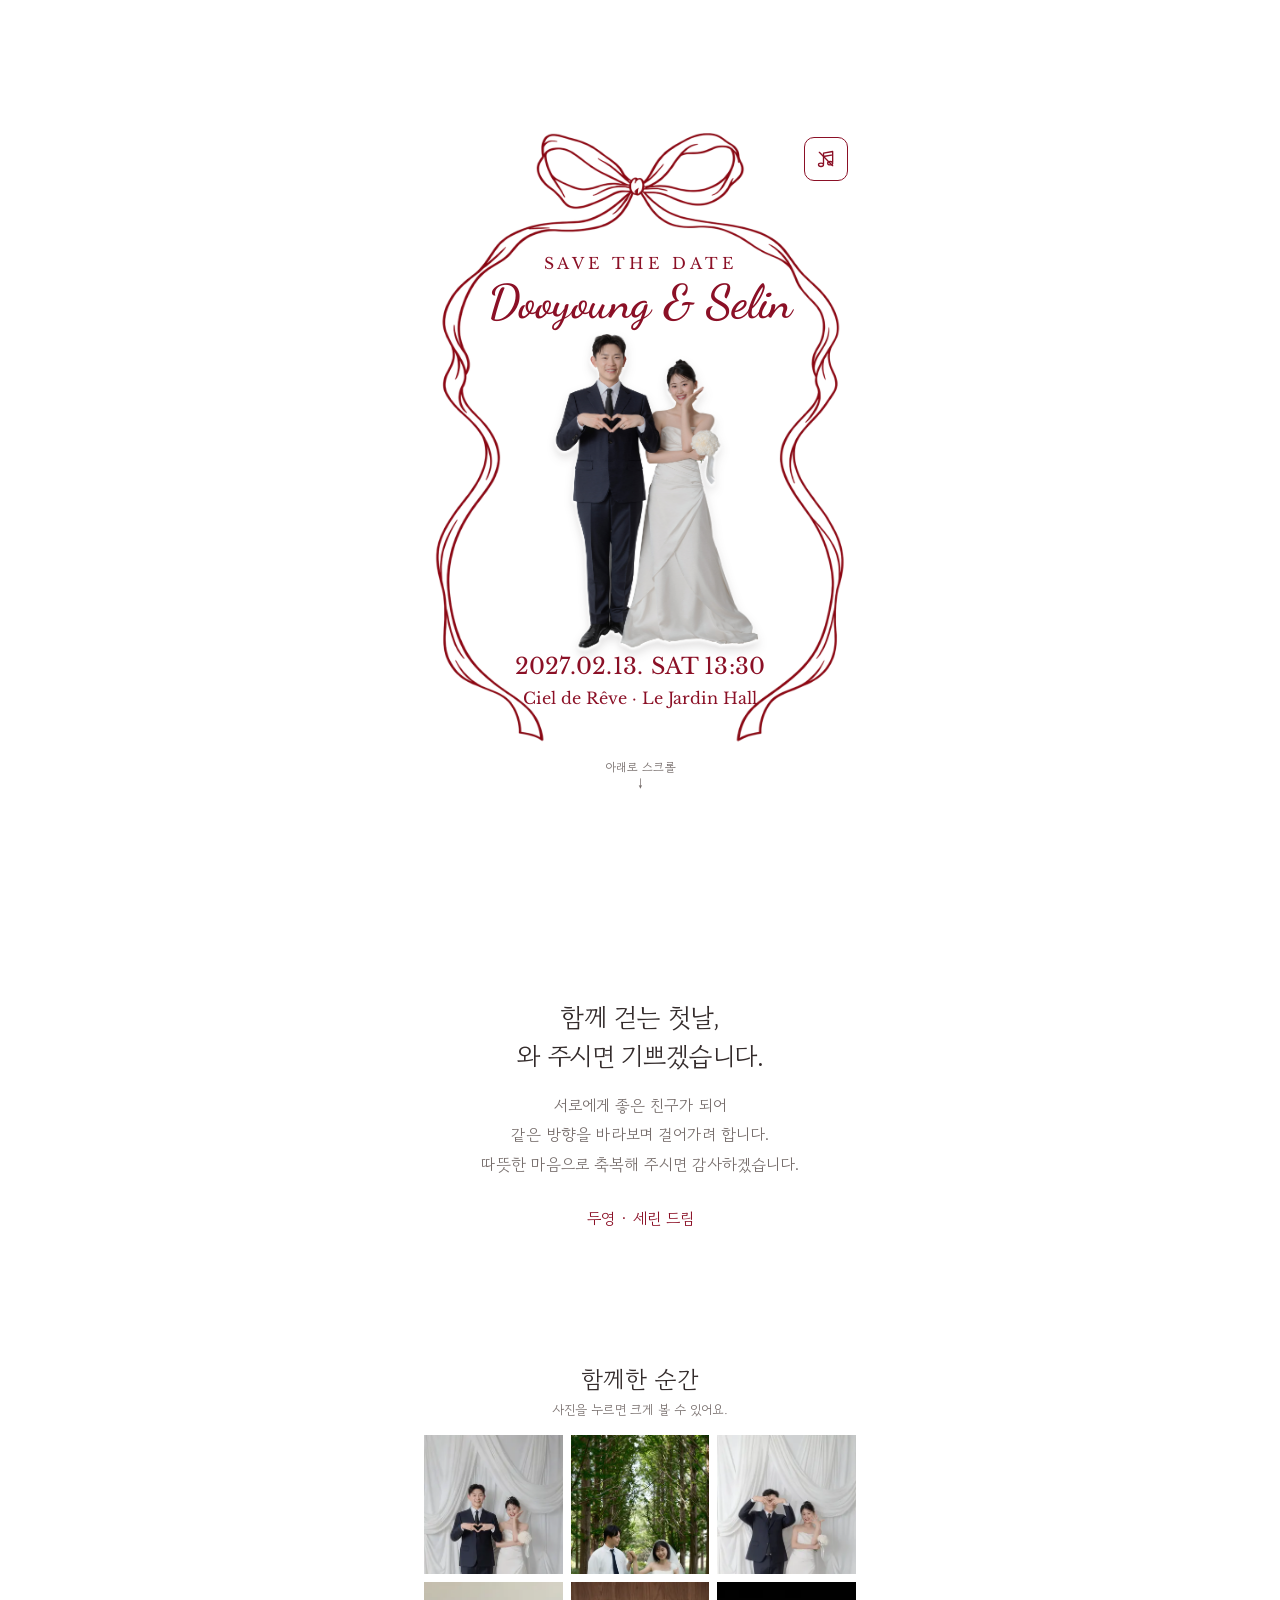
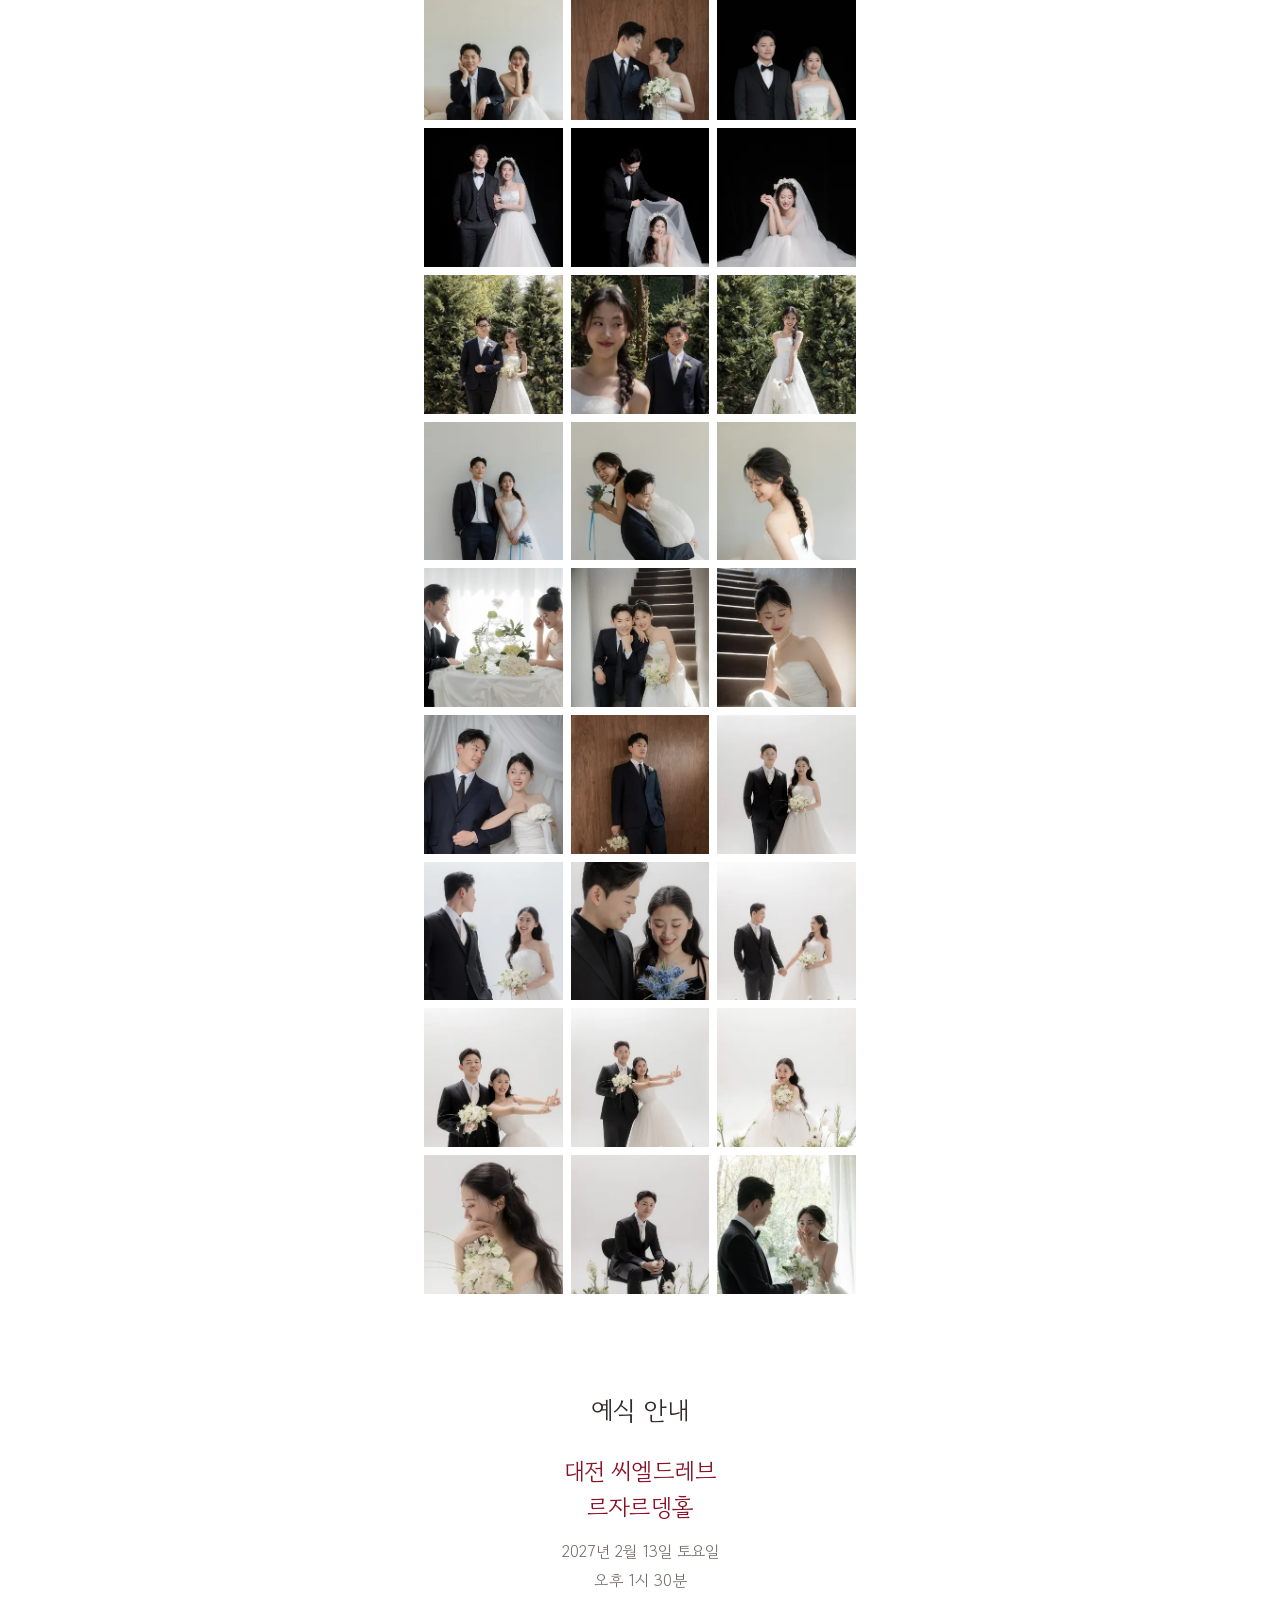
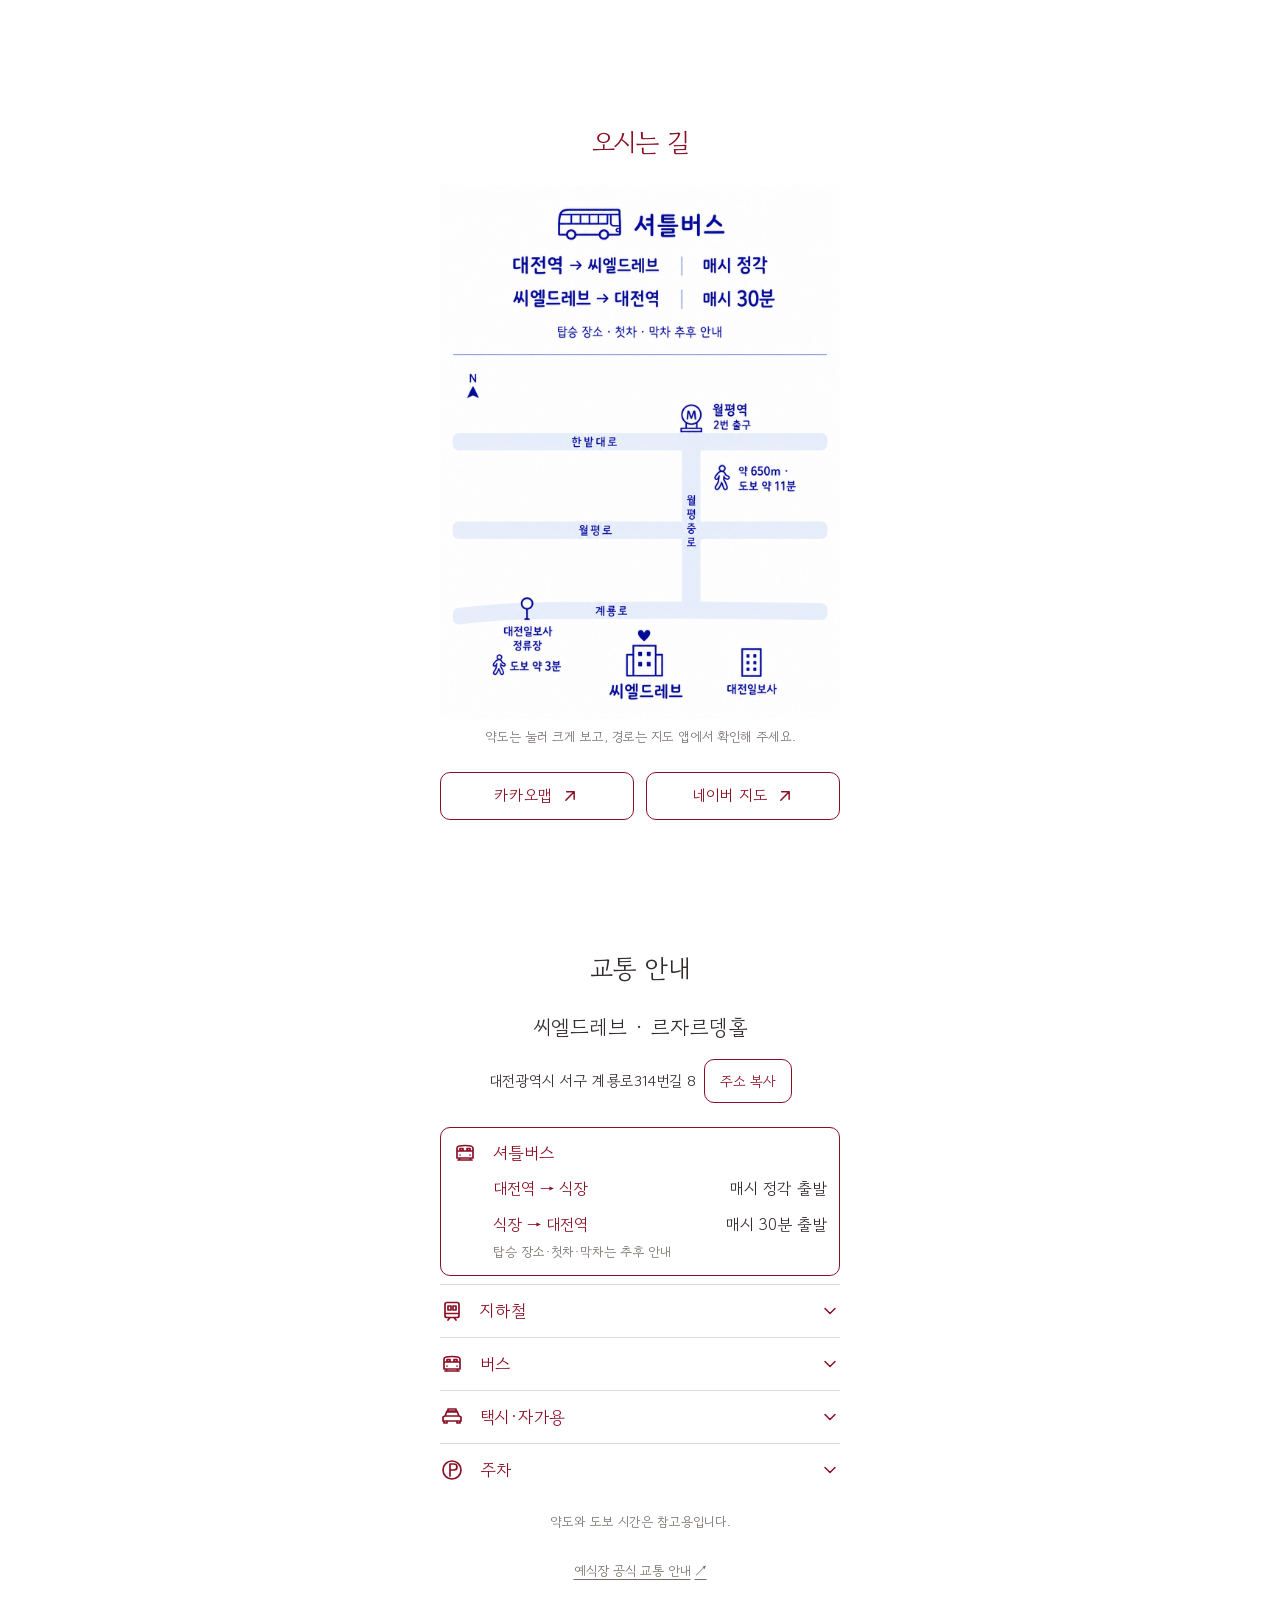
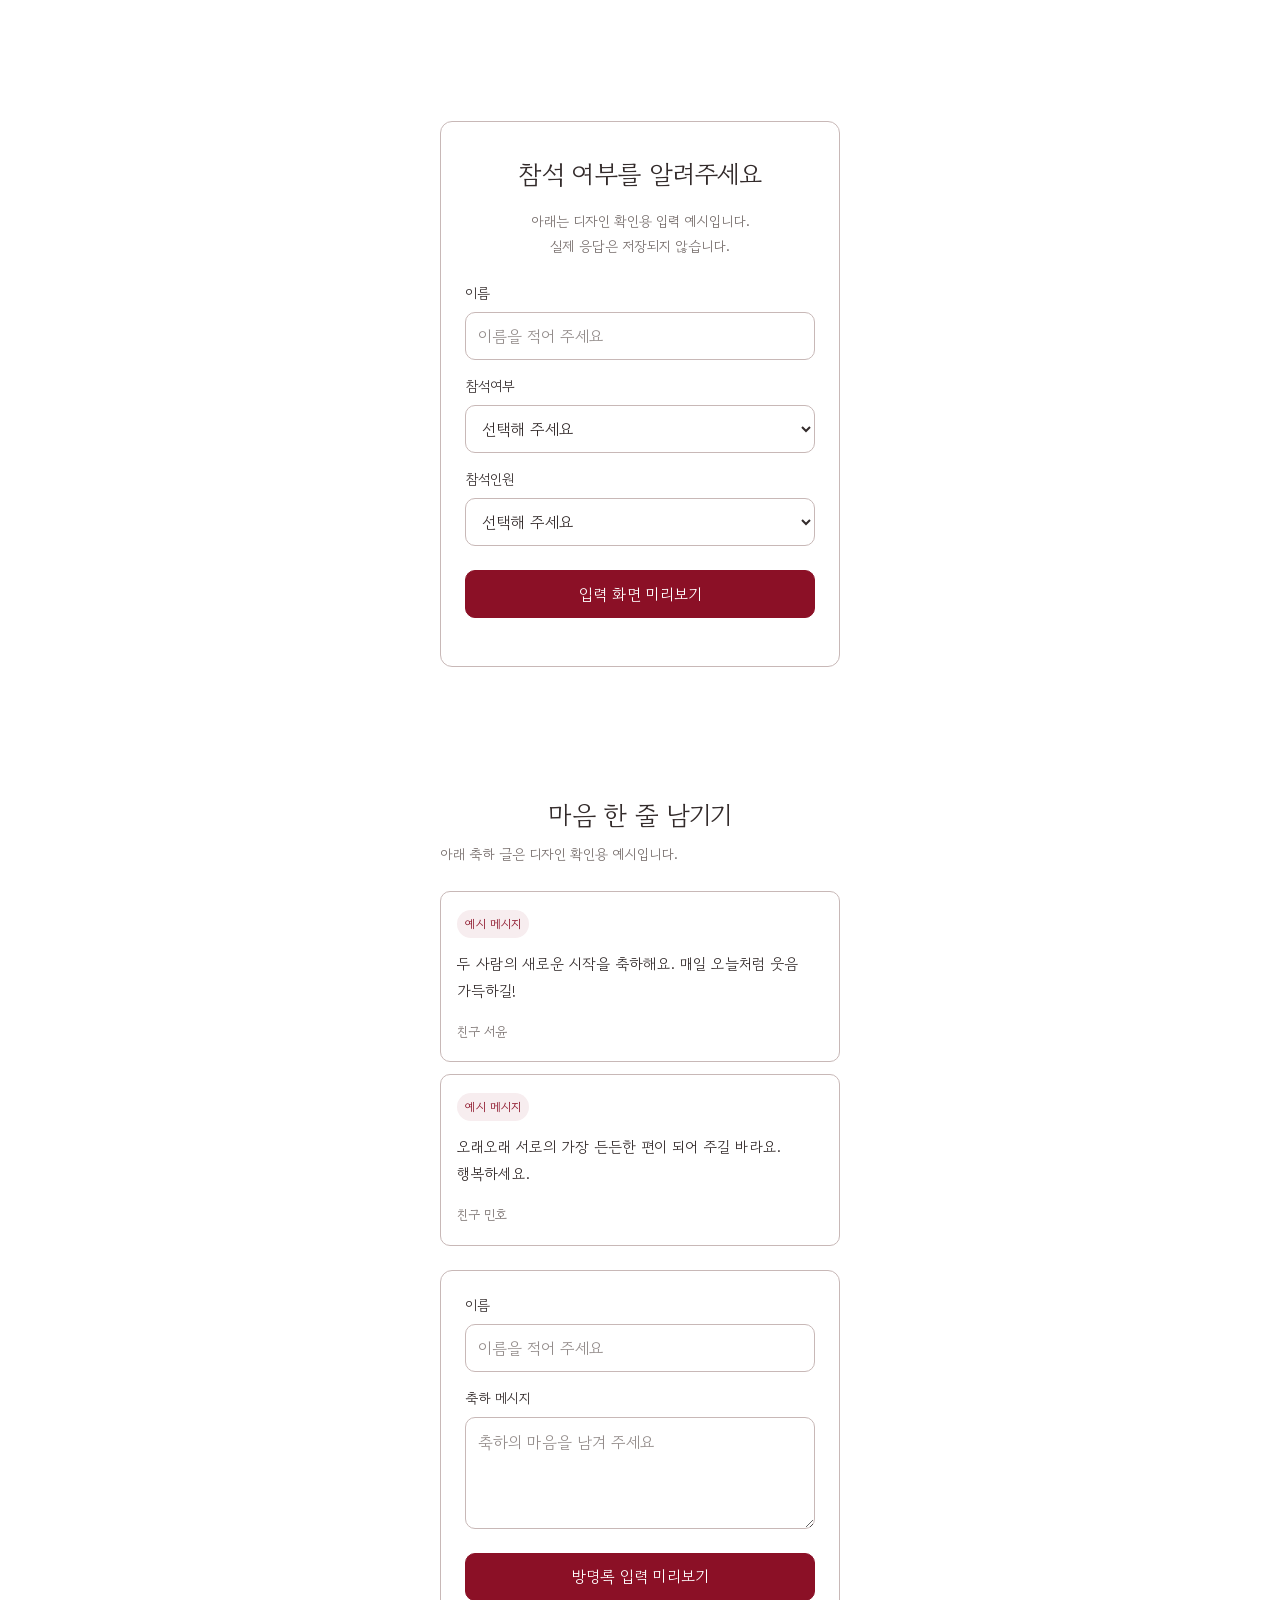
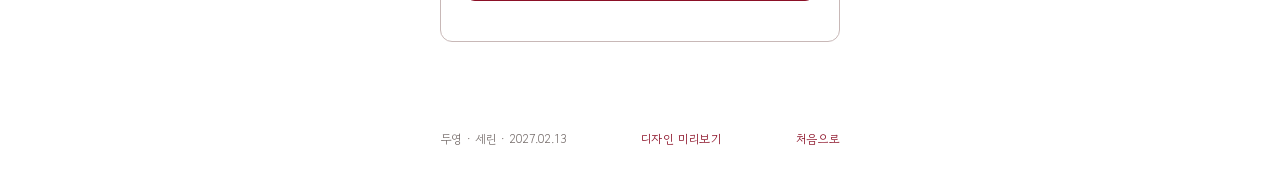
==== commit c2a37856: "Preserve latest venue map with current invitation design" ====
--- a/index.html
+++ b/index.html
@@ -121,8 +121,8 @@
         <div class="directions-content">
           <h2 id="location-title" class="section-title">오시는 길</h2>
           <figure class="venue-map-figure">
-            <a class="venue-map-link" href="venue-map-v3.png" target="_blank" rel="noopener" aria-label="약도 크게 보기">
-              <img class="venue-map" src="venue-map-v3.png" alt="씨엘드레브 약도: 월평역 2번 출구에서 약 650m·도보 약 11분, 대전일보사 정류장에서 도보 약 3분. 셔틀은 대전역에서 매시 정각, 씨엘드레브에서 매시 30분 출발." width="1086" height="1448" loading="lazy">
+            <a class="venue-map-link" href="venue-map-v4.png" target="_blank" rel="noopener" aria-label="약도 크게 보기">
+              <img class="venue-map" src="venue-map-v4.png" alt="씨엘드레브 약도: 월평역 2번 출구에서 약 650m·도보 약 11분, 대전일보사 정류장에서 도보 약 3분. 셔틀은 대전역에서 매시 정각, 씨엘드레브에서 매시 30분 출발." width="1086" height="1448" loading="lazy">
             </a>
             <figcaption>약도는 눌러 크게 보고, 경로는 지도 앱에서 확인해 주세요.</figcaption>
           </figure>
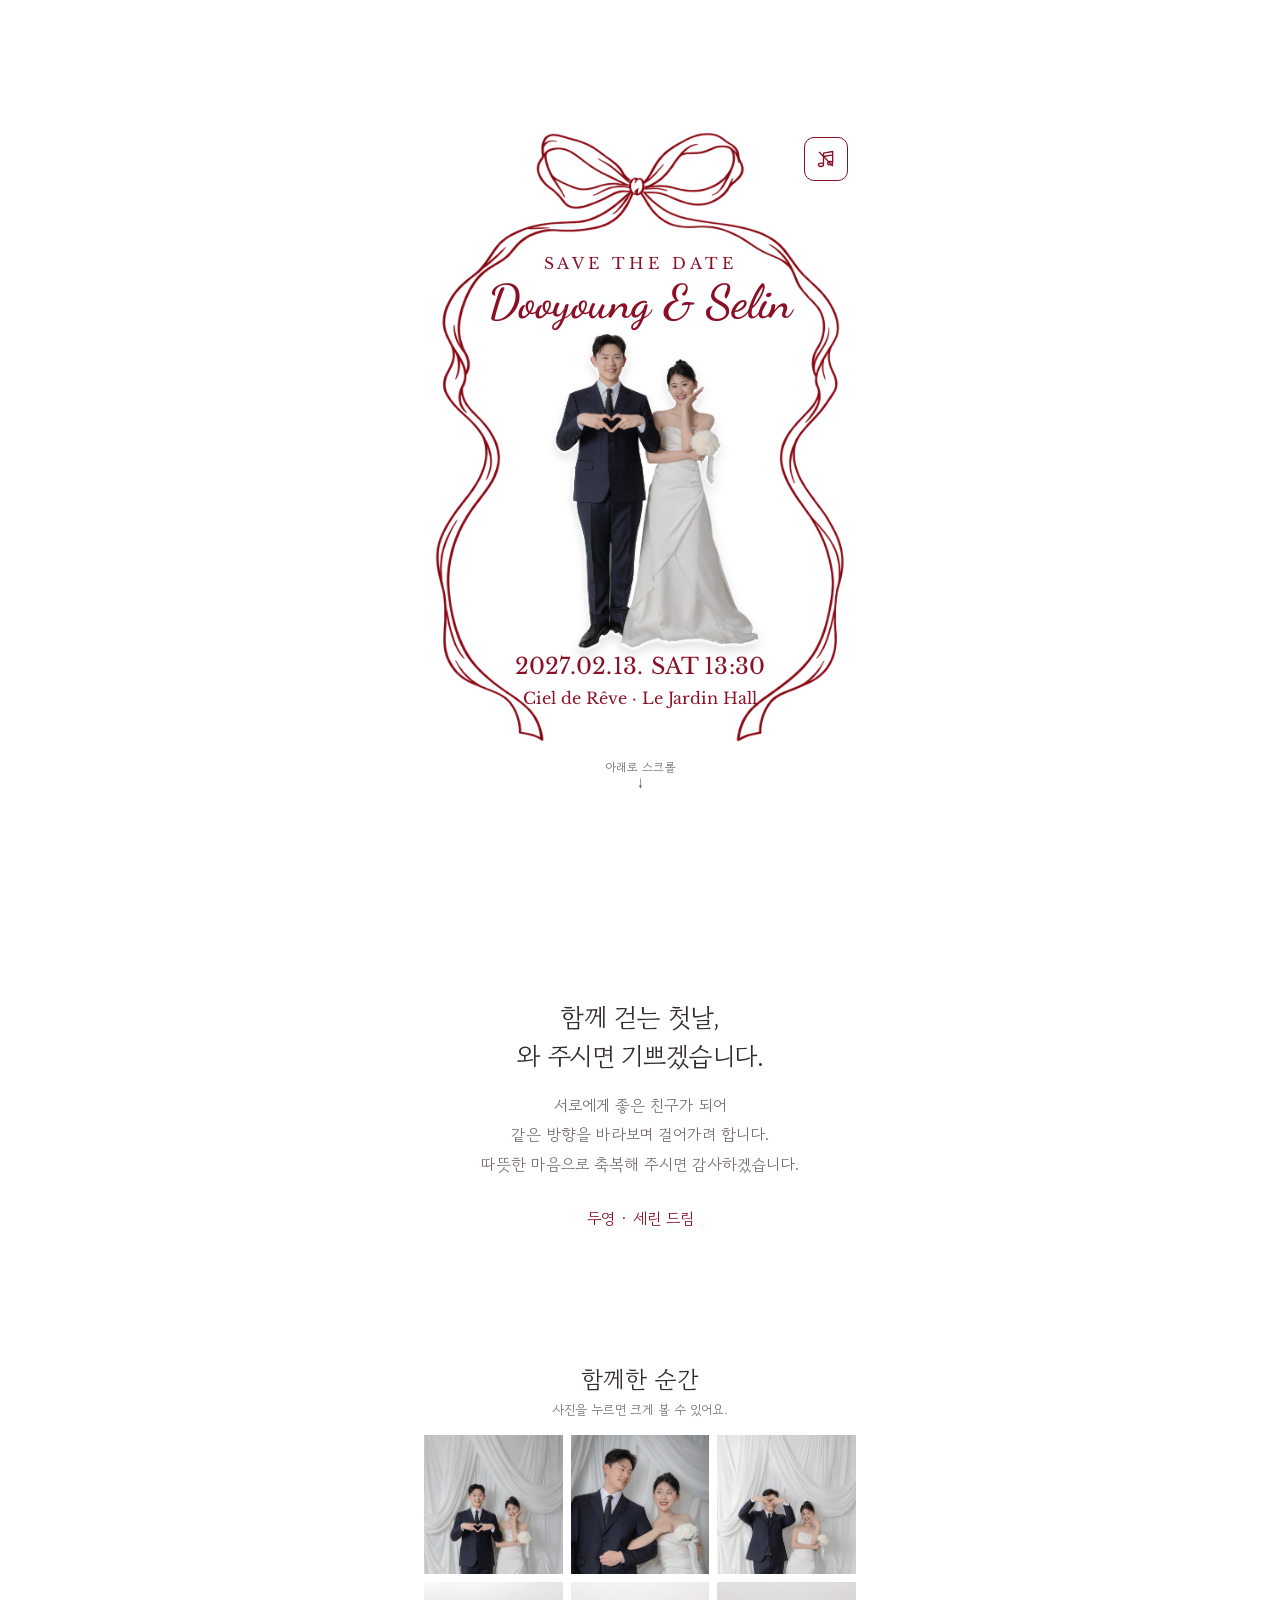
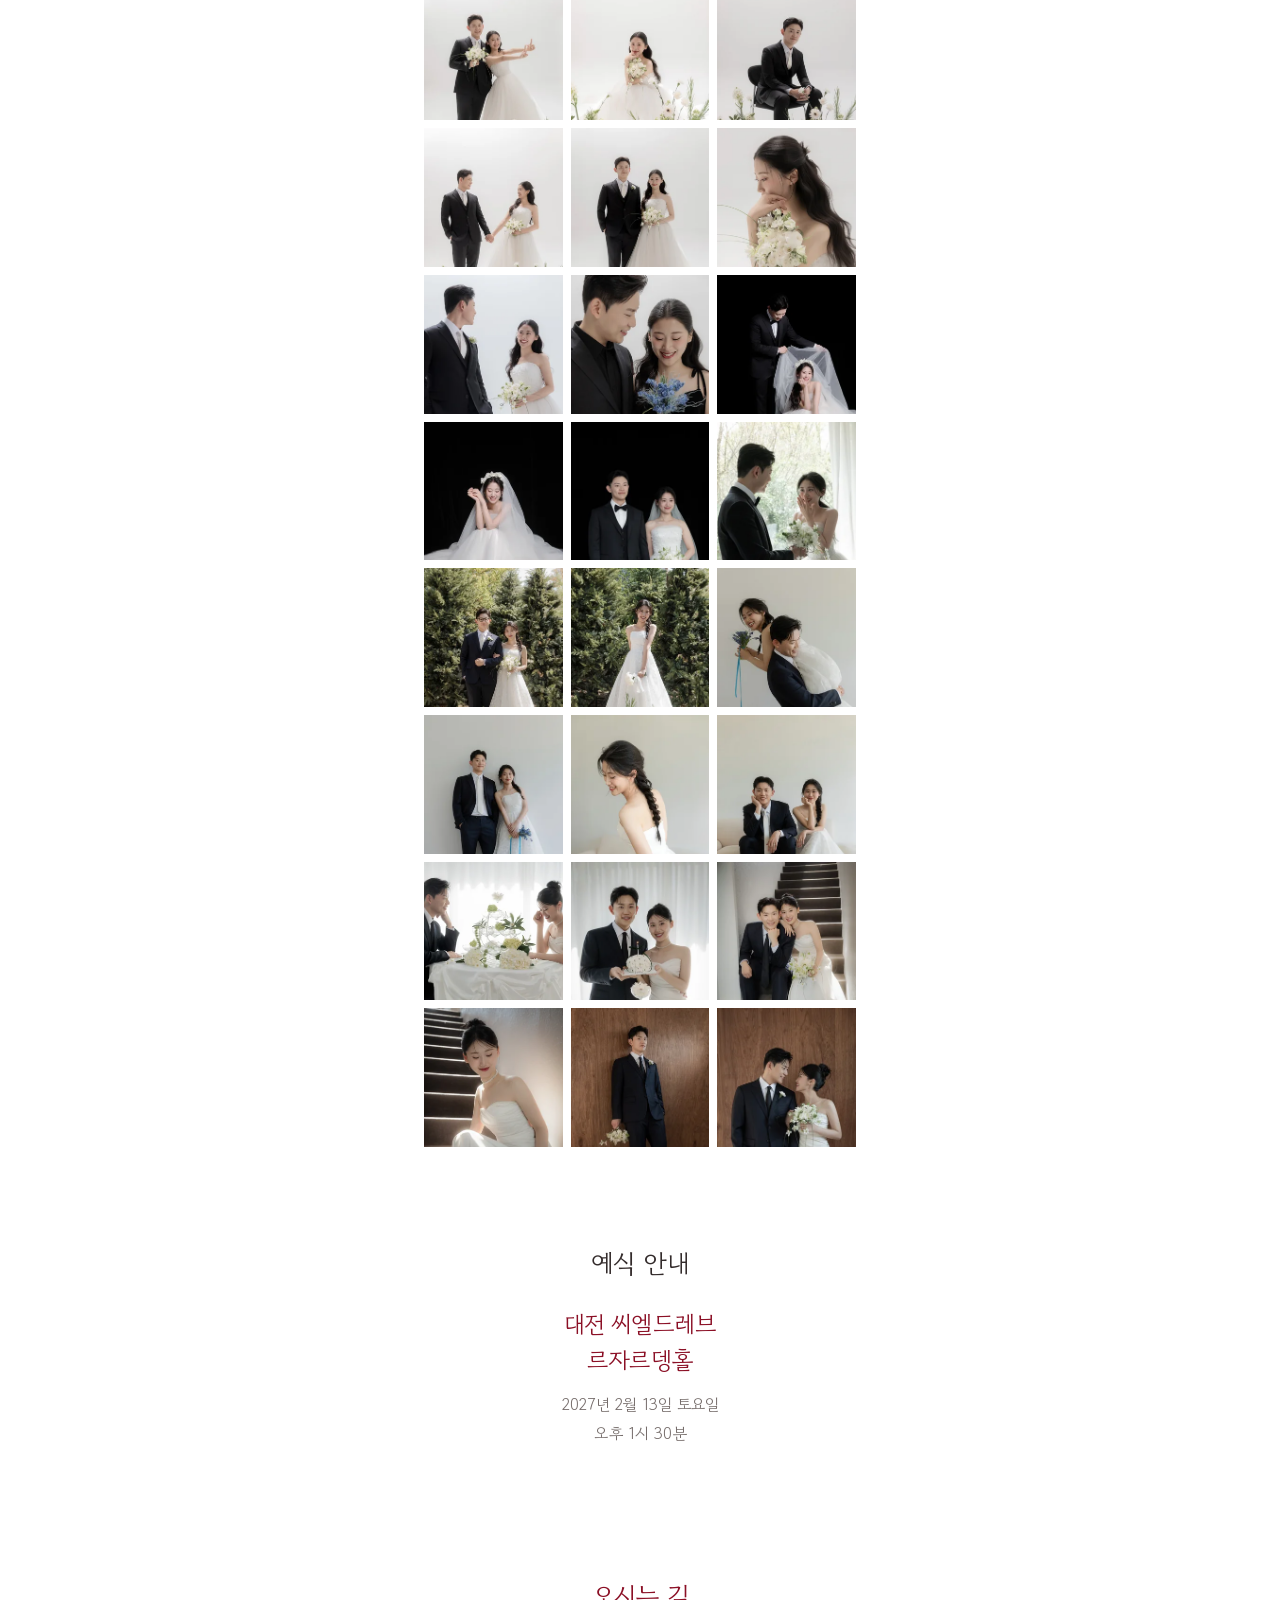
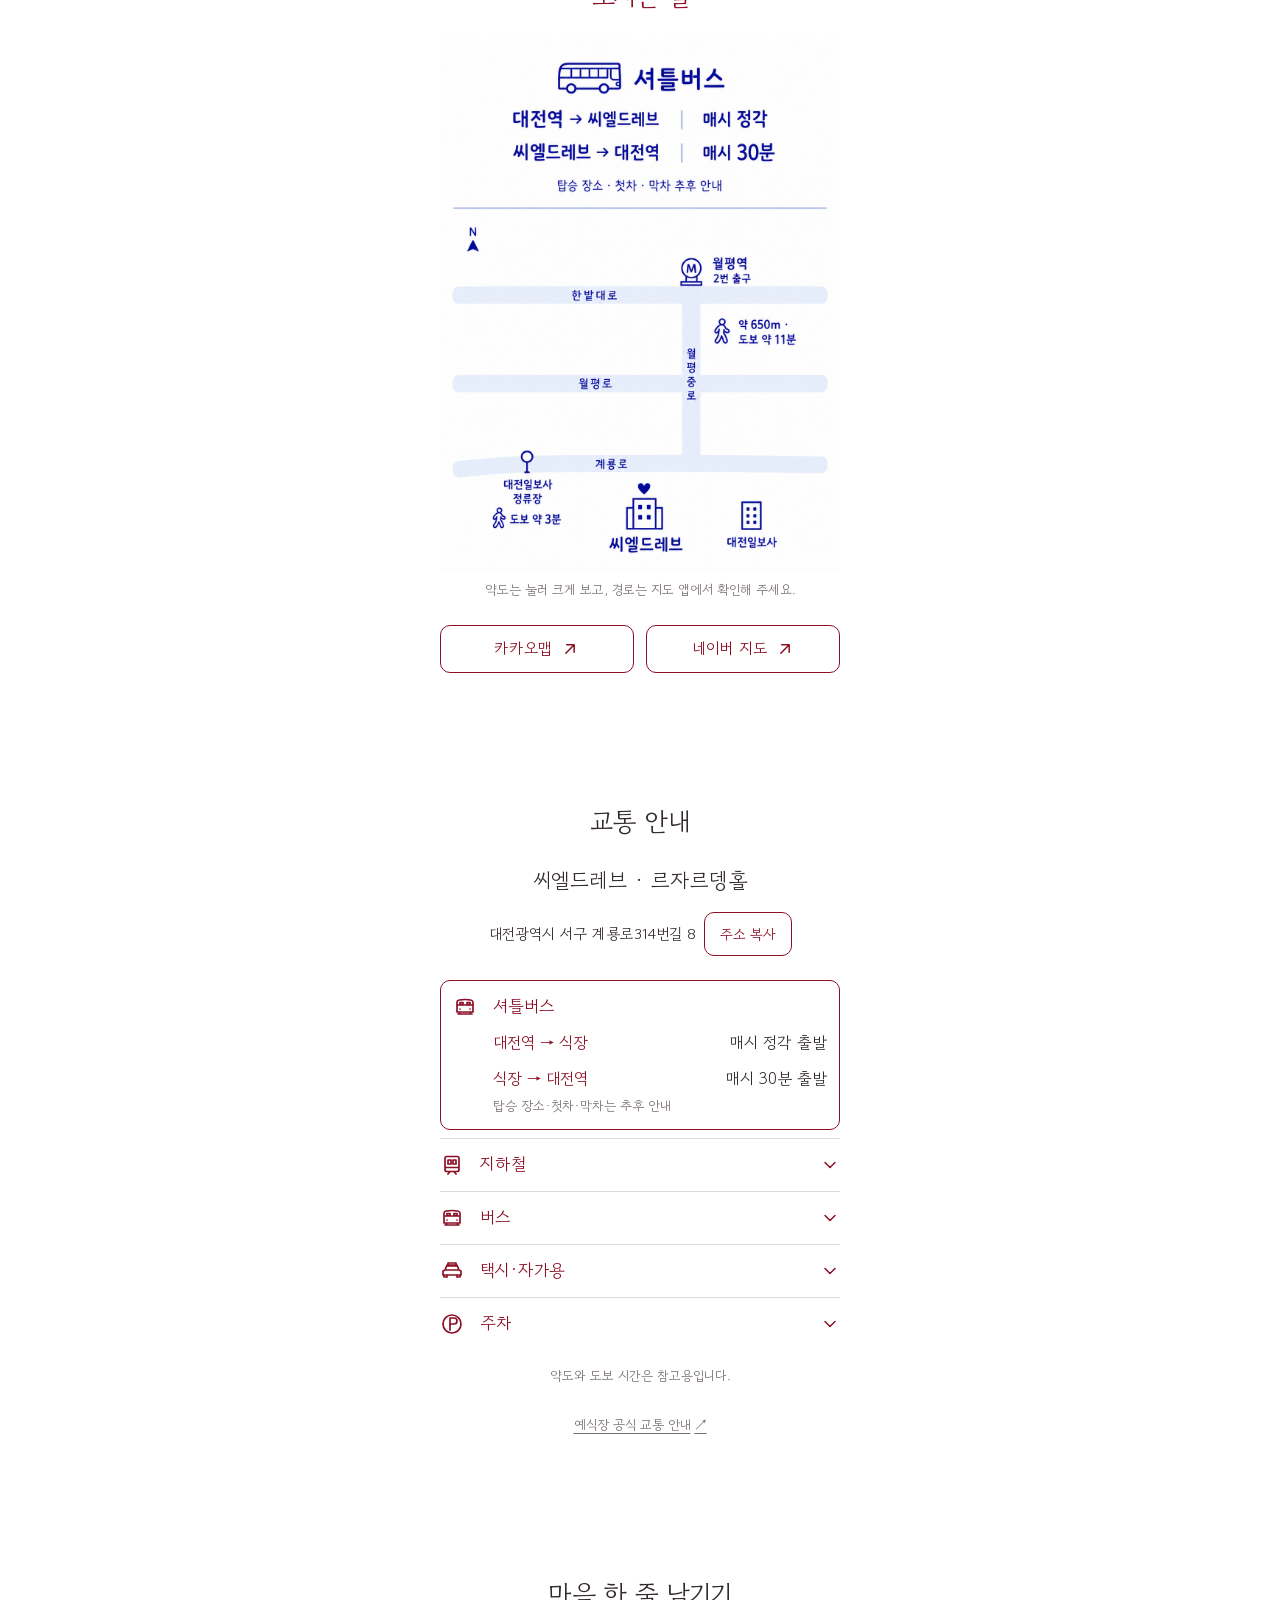
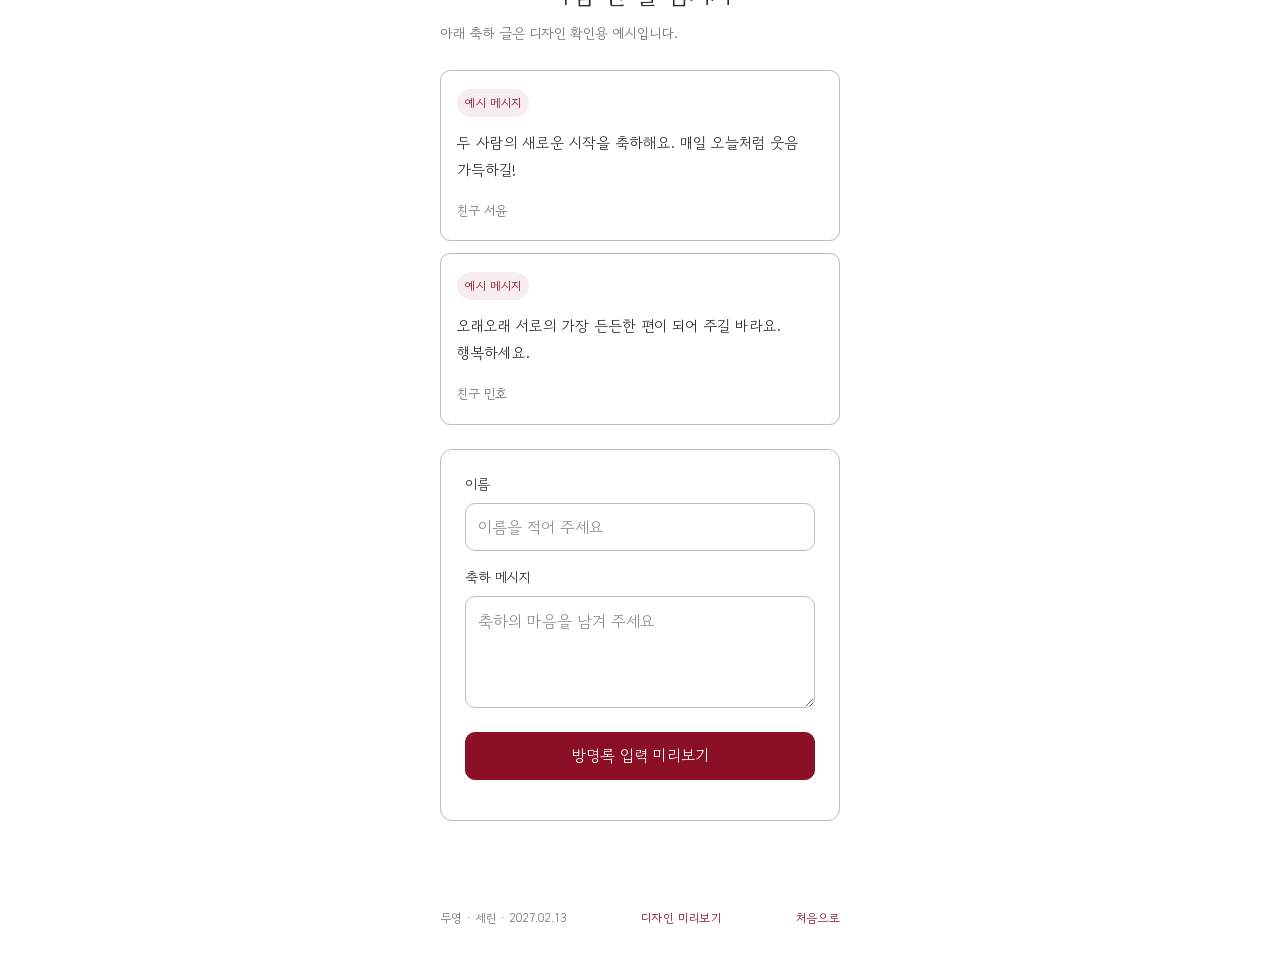
==== commit 484c5106: "Replace gallery with 27 selected photos and remove RSVP" ====
--- a/index.html
+++ b/index.html
@@ -25,8 +25,8 @@
   <link rel="preconnect" href="https://fonts.googleapis.com">
   <link rel="preconnect" href="https://fonts.gstatic.com" crossorigin>
   <link href="https://fonts.googleapis.com/css2?family=Dancing+Script:wght@600&family=Libre+Baskerville:wght@400&family=Gowun+Dodum&display=swap" rel="stylesheet">
-  <link rel="stylesheet" href="style.css?v=20261012-gallery-square2">
-  <script src="app.js?v=20261012-gallery-static1" defer></script>
+  <link rel="stylesheet" href="style.css?v=20261012-no-rsvp">
+  <script src="app.js?v=20261012-selected27" defer></script>
 </head>
 <body>
   <section id="design-review" class="design-review" aria-labelledby="review-title" hidden>
@@ -195,20 +195,6 @@
         </div>
       </section>
 
-      <section class="section rsvp-section" aria-labelledby="rsvp-title">
-        <div class="form-card">
-          <h2 id="rsvp-title">참석 여부를 알려주세요</h2>
-          <p class="form-intro">아래는 디자인 확인용 입력 예시입니다.<br>실제 응답은 저장되지 않습니다.</p>
-          <form id="rsvp-form">
-            <label for="guest-name">이름<input id="guest-name" name="name" autocomplete="name" placeholder="이름을 적어 주세요"></label>
-            <label for="attendance">참석여부<select id="attendance" name="attendance"><option value="">선택해 주세요</option><option>참석합니다</option><option>참석이 어렵습니다</option></select></label>
-            <label for="guest-count">참석인원<select id="guest-count" name="count"><option value="">선택해 주세요</option><option>1명</option><option>2명</option><option>3명 이상</option></select></label>
-            <button class="button button--primary" type="submit">입력 화면 미리보기</button>
-            <p id="rsvp-result" class="form-result" role="status" aria-live="polite"></p>
-          </form>
-        </div>
-      </section>
-
       <section class="section guestbook-section" aria-labelledby="guestbook-title">
         <div class="guestbook-content">
           <div class="guestbook-heading"><h2 id="guestbook-title">마음 한 줄 남기기</h2><p>아래 축하 글은 디자인 확인용 예시입니다.</p></div>
--- a/style.css
+++ b/style.css
@@ -137,7 +137,7 @@
 .invitation-copy { min-height: 430px; display: flex; align-items: center; background: var(--paper); }
 .visually-hidden { position: absolute; width: 1px; height: 1px; padding: 0; margin: -1px; overflow: hidden; clip: rect(0, 0, 0, 0); white-space: nowrap; border: 0; }
 .copy-body { max-width: 370px; margin: 0 auto; text-align: center; }
-.copy-body h2, .event-summary h3, .form-card h2, .guestbook-heading h2 { margin: 0 0 var(--space-4); font-size: 26px; font-weight: 400; line-height: 1.5; letter-spacing: -.025em; }
+.copy-body h2, .event-summary h3, .guestbook-heading h2 { margin: 0 0 var(--space-4); font-size: 26px; font-weight: 400; line-height: 1.5; letter-spacing: -.025em; }
 .copy-body > p:not(.english-note):not(.signature) { margin: 0; color: var(--muted); font-size: 16px; line-height: 1.85; word-break: keep-all; }
 .signature { margin: var(--space-5) 0 0; color: var(--accent); font-size: 16px; }
 .photo-gallery { width: 100%; padding: 32px 16px; background: var(--paper); }
@@ -212,19 +212,14 @@
 .official-directions a { min-height: 44px; display: inline-flex; align-items: center; gap: var(--space-1); color: var(--muted); font-size: 13px; line-height: 1.5; text-decoration: underline; text-underline-offset: 3px; }
 .official-directions-note { margin: var(--space-4) 0 0; color: var(--muted); font-size: 13px; line-height: 1.6; text-align: center; }
 
-.rsvp-section { background: var(--paper); }
-.form-card { max-width: 430px; margin: 0 auto; padding: var(--space-6) var(--space-5); border: 1px solid var(--line); border-radius: 12px; background: var(--paper); }
-.form-card > h2, .form-intro { text-align: center; }
-.form-card h2 { font-size: 26px; }
-.form-intro { margin: 0 0 var(--space-5); color: var(--muted); font-size: 14px; line-height: 1.8; }
-#rsvp-form, .guestbook-form { display: grid; gap: var(--space-4); }
-#rsvp-form label, .guestbook-form label { display: grid; gap: var(--space-2); color: var(--ink); font-size: 14px; line-height: 1.5; }
-#rsvp-form input, #rsvp-form select, .guestbook-form input, .guestbook-form textarea {
+.guestbook-form { display: grid; gap: var(--space-4); }
+.guestbook-form label { display: grid; gap: var(--space-2); color: var(--ink); font-size: 14px; line-height: 1.5; }
+.guestbook-form input, .guestbook-form textarea {
   width: 100%; min-height: 48px; border: 1px solid var(--line); border-radius: 10px; padding: 0 var(--space-3); background: var(--paper); color: var(--ink); font-family: "Gowun Dodum", sans-serif; font-size: 16px; line-height: 1.5;
 }
-#rsvp-form input::placeholder, .guestbook-form input::placeholder, .guestbook-form textarea::placeholder { color: var(--muted); opacity: .78; }
+.guestbook-form input::placeholder, .guestbook-form textarea::placeholder { color: var(--muted); opacity: .78; }
 .guestbook-form textarea { min-height: 112px; padding: var(--space-3); resize: vertical; }
-#rsvp-form .button, .guestbook-form .button { width: 100%; min-height: 48px; margin-top: var(--space-2); }
+.guestbook-form .button { width: 100%; min-height: 48px; margin-top: var(--space-2); }
 .form-result { margin: 0; min-height: 0; padding: 0; color: var(--accent); font-size: 13px; line-height: 1.65; text-align: center; }
 .form-result:not(:empty) { min-height: 48px; padding: var(--space-3); border-radius: 10px; background: var(--accent-soft); }
 .guestbook-section { background: var(--paper); }
@@ -272,7 +267,7 @@
   html { scroll-snap-type: y proximity; scroll-behavior: smooth; }
   html:has(input:focus, select:focus, textarea:focus) { scroll-snap-type: none !important; }
   .hero { scroll-snap-align: start; scroll-snap-stop: normal; }
-  .invitation-copy, .details-section, .rsvp-section, .guestbook-section { min-height: 0; scroll-snap-align: none; }
+  .invitation-copy, .details-section, .guestbook-section { min-height: 0; scroll-snap-align: none; }
   .invitation-copy { justify-content: flex-start; }
   .section { padding-top: var(--space-6); padding-bottom: var(--space-6); }
   .event-section { display: flex; flex-direction: column; justify-content: flex-start; }
@@ -298,8 +293,7 @@
   .official-directions-note { margin-top: var(--space-2); }
   .official-directions { margin-top: var(--space-1); }
   .transport-disclosure > summary { min-height: 44px; padding: var(--space-1) 0; }
-  .rsvp-section, .guestbook-section { display: block; }
-  .rsvp-section .form-card { margin-top: 0; }
+  .guestbook-section { display: block; }
 }
 @media (max-width: 400px) {
   .event-summary h3 { font-size: 23px; }
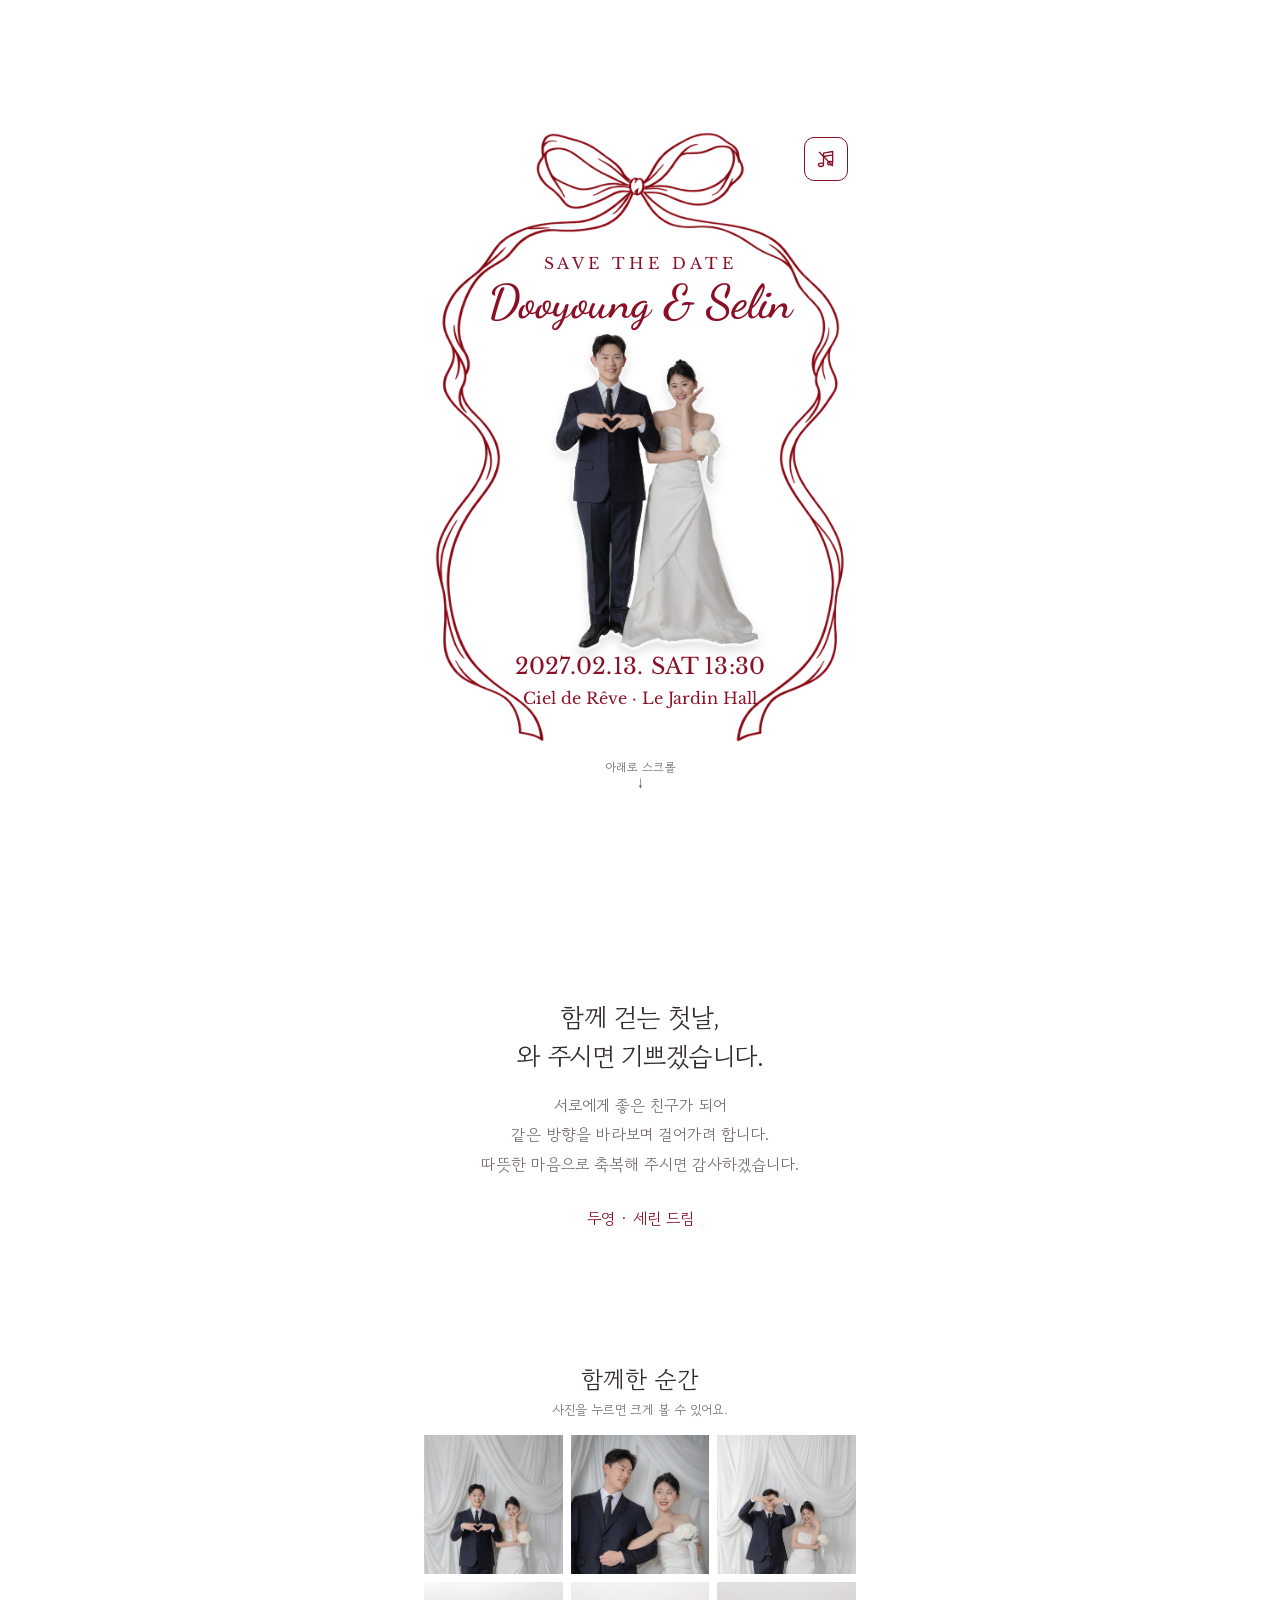
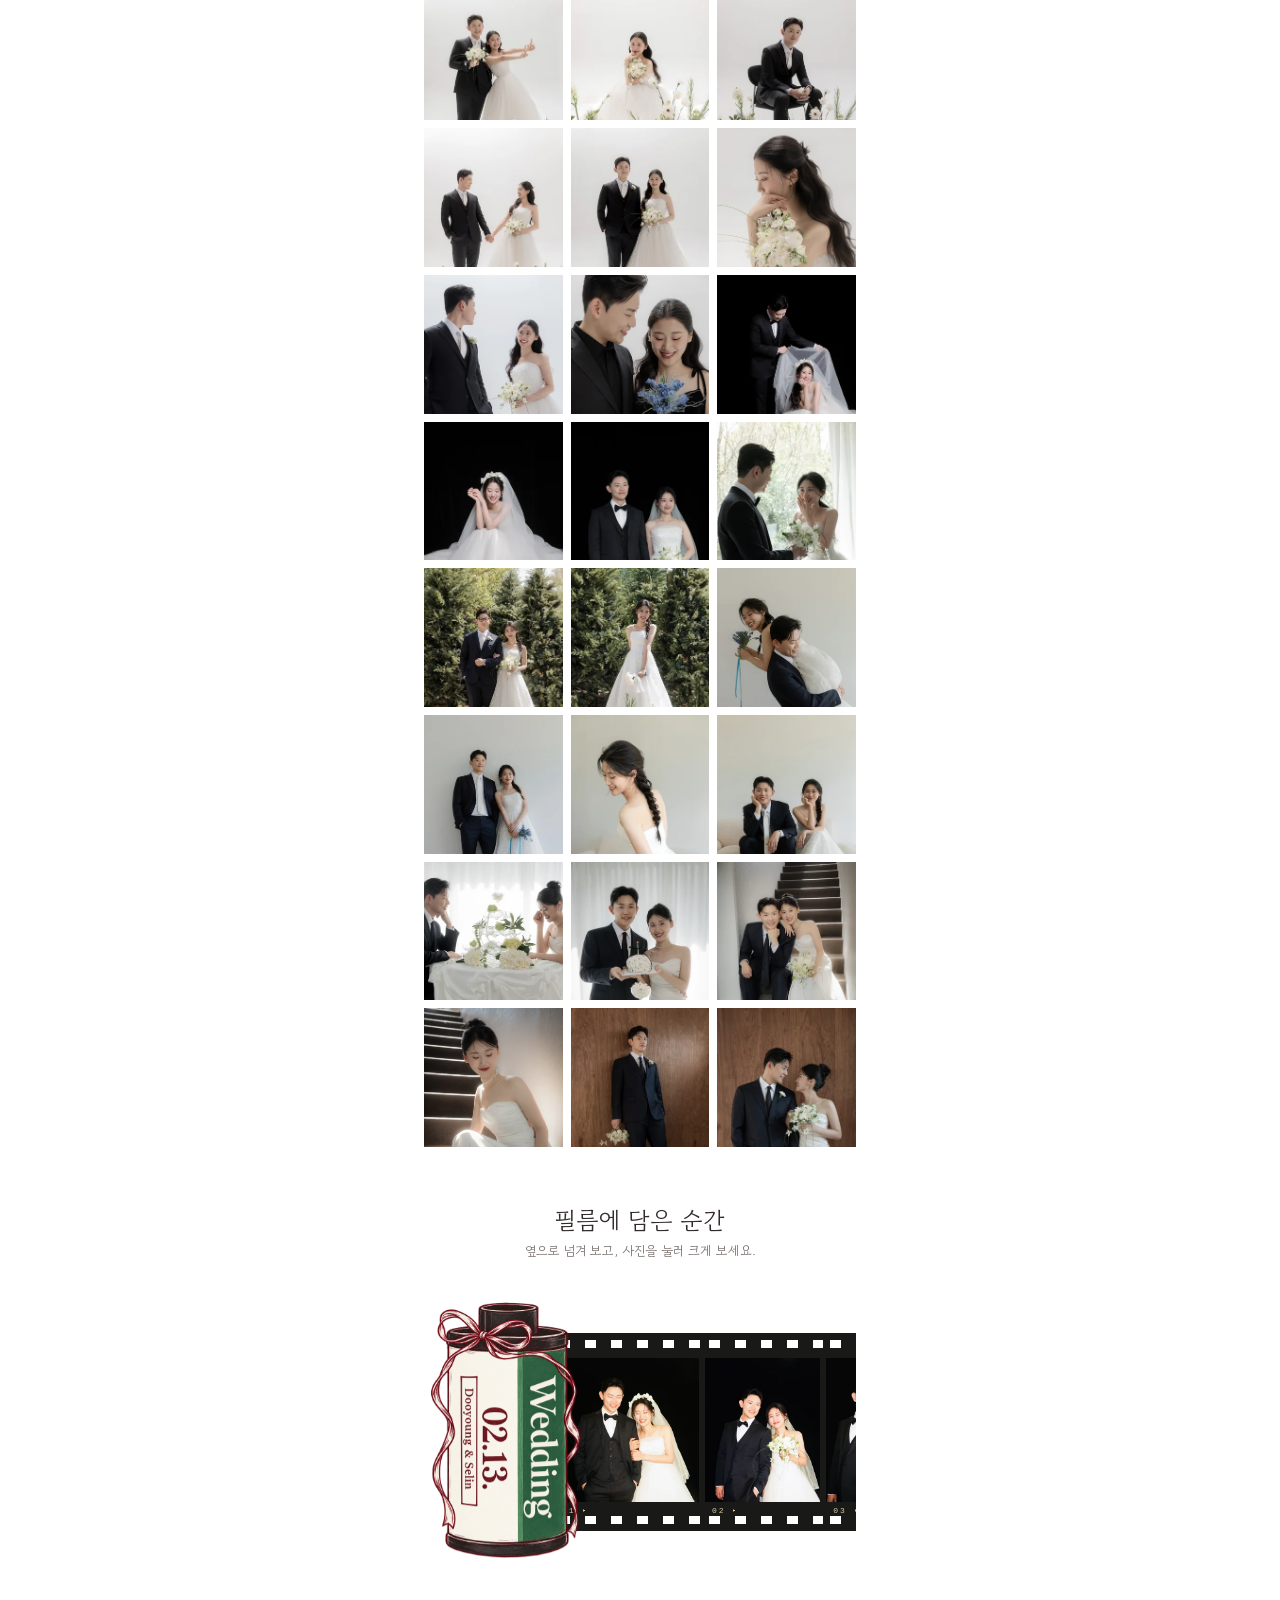
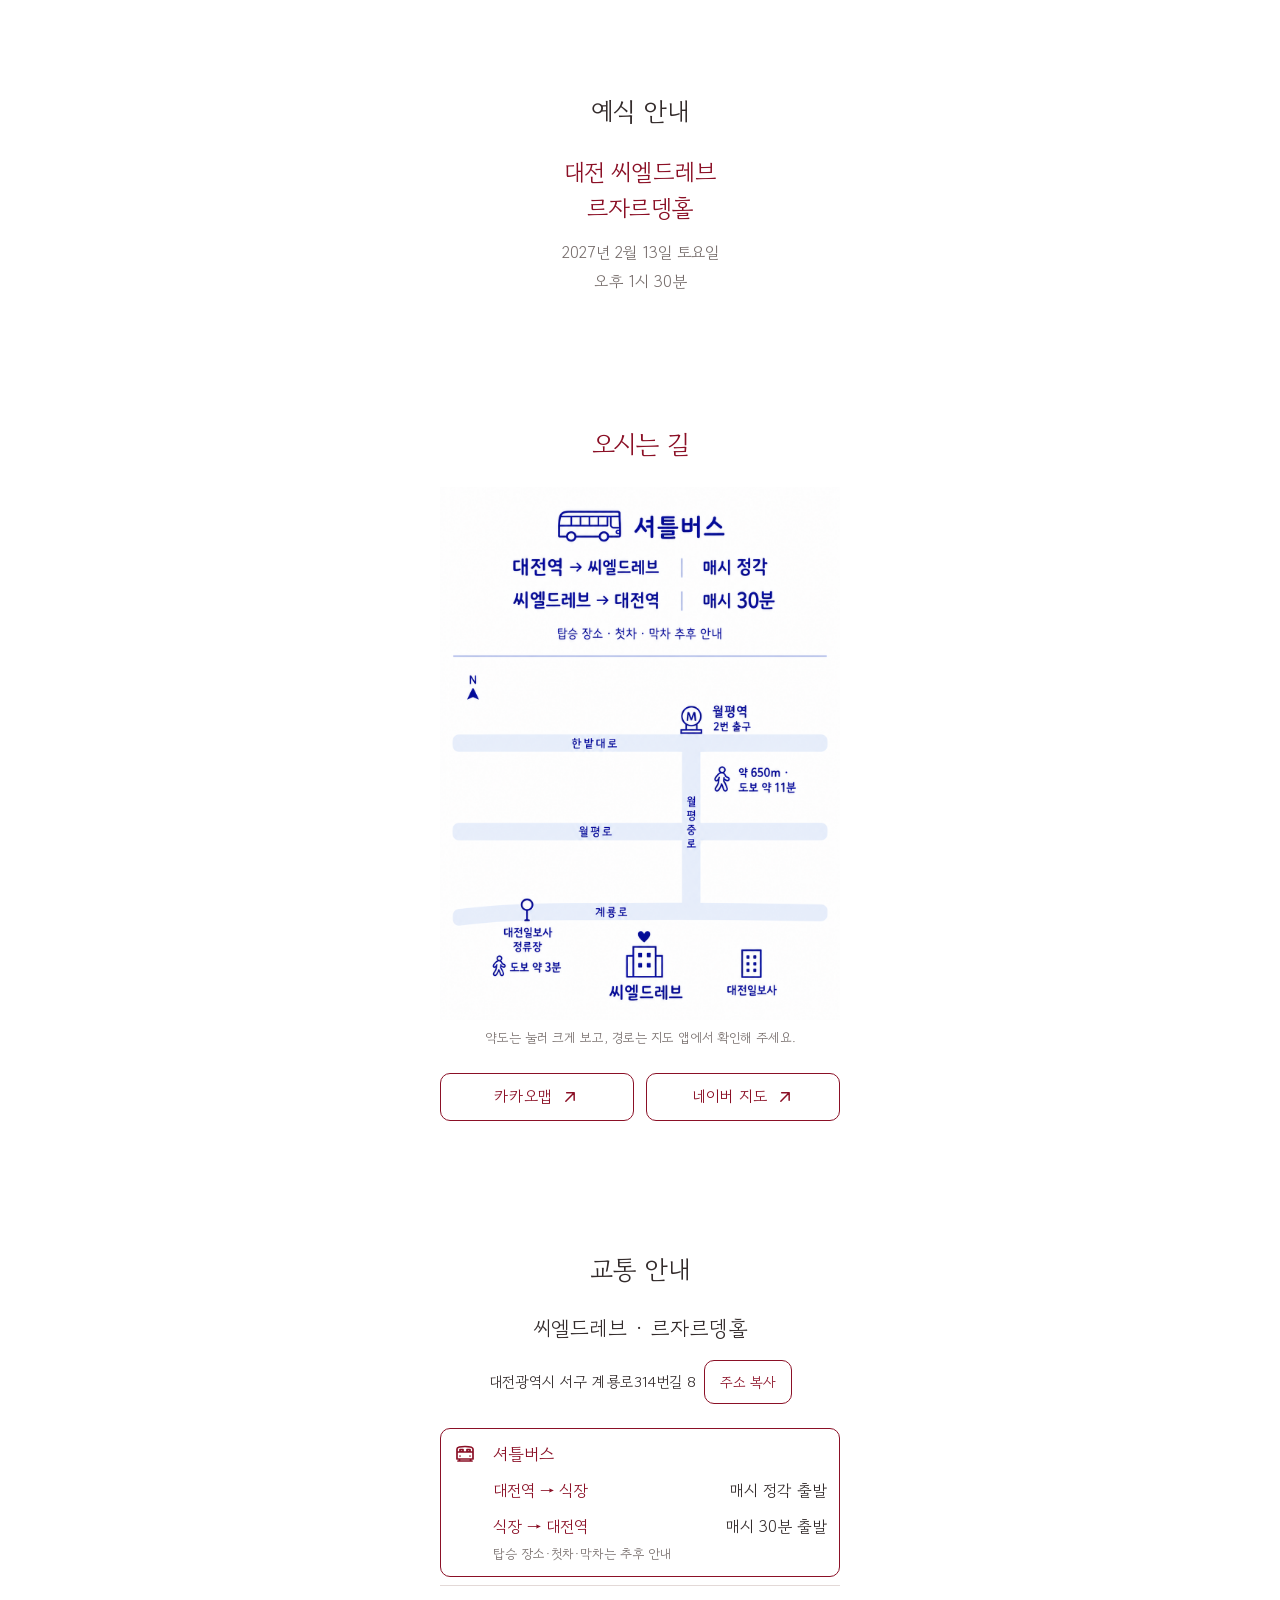
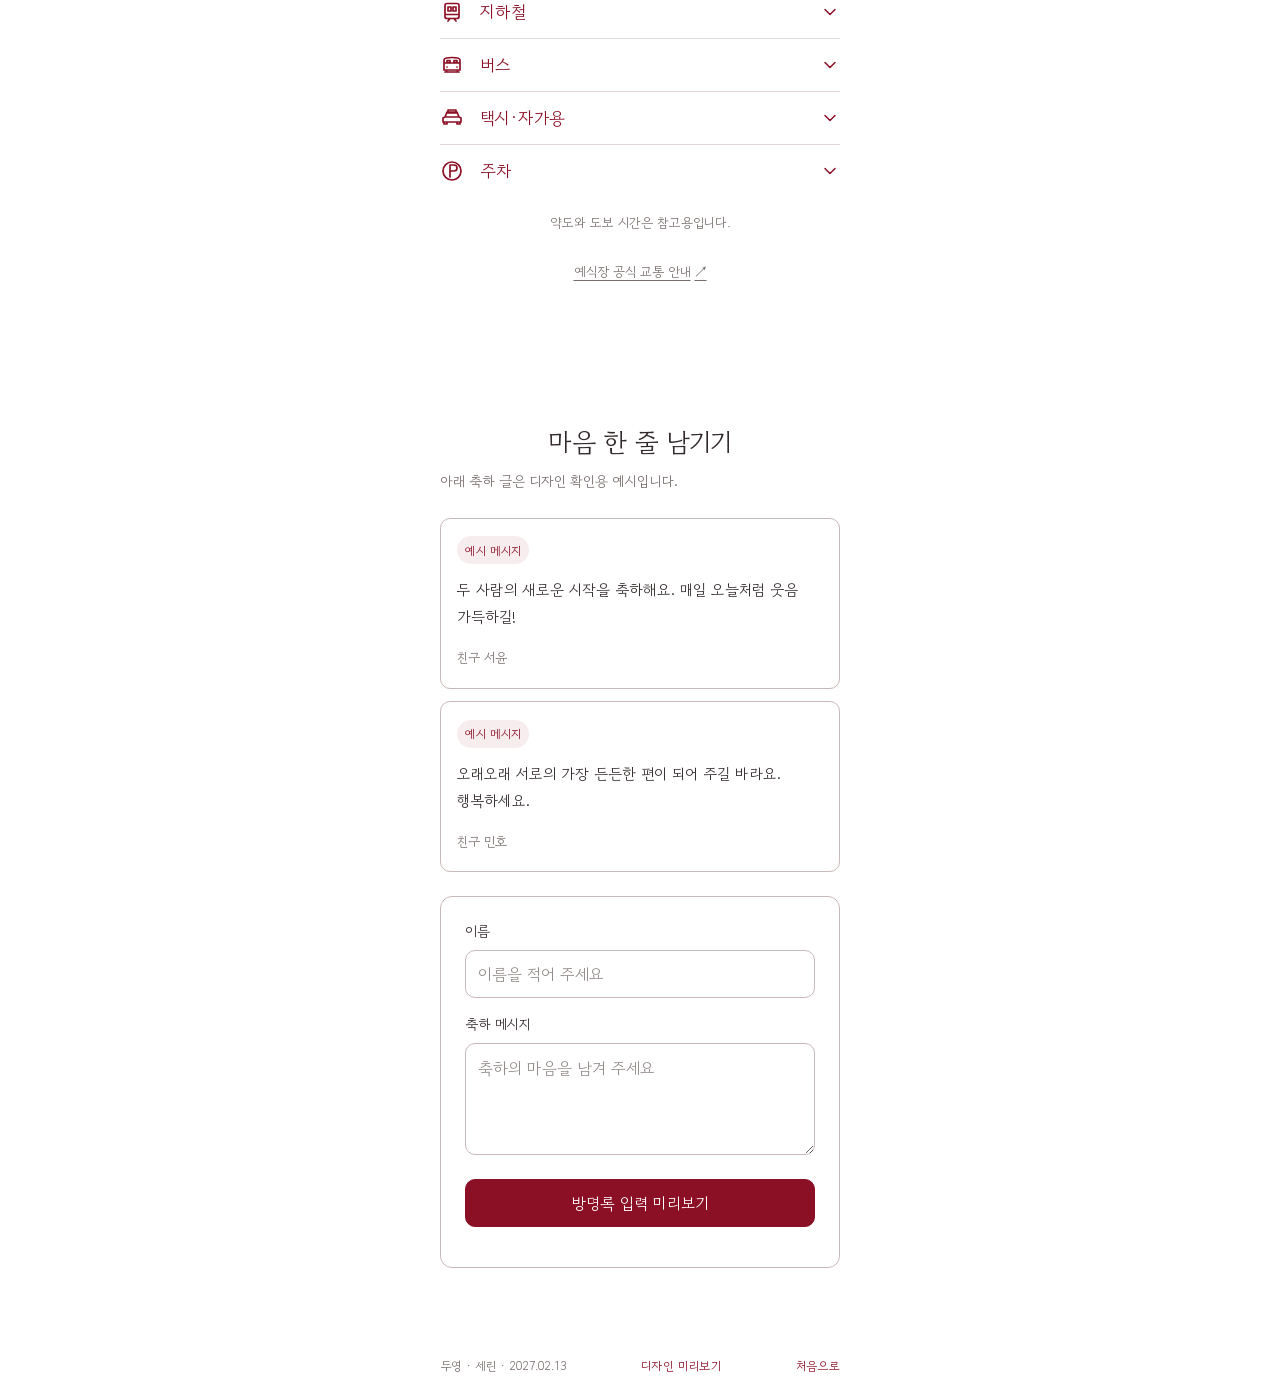
==== commit 034fbead: "Add draggable film gallery with ribbon canister" ====
--- a/index.html
+++ b/index.html
@@ -25,8 +25,8 @@
   <link rel="preconnect" href="https://fonts.googleapis.com">
   <link rel="preconnect" href="https://fonts.gstatic.com" crossorigin>
   <link href="https://fonts.googleapis.com/css2?family=Dancing+Script:wght@600&family=Libre+Baskerville:wght@400&family=Gowun+Dodum&display=swap" rel="stylesheet">
-  <link rel="stylesheet" href="style.css?v=20261012-no-rsvp">
-  <script src="app.js?v=20261012-selected27" defer></script>
+  <link rel="stylesheet" href="style.css?v=20261012-film-fit">
+  <script src="app.js?v=20261012-film-fit" defer></script>
 </head>
 <body>
   <section id="design-review" class="design-review" aria-labelledby="review-title" hidden>
@@ -109,6 +109,24 @@
         <div id="gallery-items" class="gallery-scenes"></div>
       </section>
 
+      <section class="film-section" aria-labelledby="film-heading">
+        <h2 id="film-heading" class="gallery-heading">필름에 담은 순간</h2>
+        <p class="gallery-hint">옆으로 넘겨 보고, 사진을 눌러 크게 보세요.</p>
+        <div class="film-camera-row">
+          <img class="film-camera" src="assets/film-canister.png" width="900" height="1748" alt="">
+          <div id="film-strip" class="film-strip" tabindex="0" role="region" aria-label="필름 사진 8장, 좌우로 넘겨 보세요">
+              <button class="film-photo" type="button" data-full="assets/film/f1.webp" aria-label="필름 사진 1 크게 보기"><img src="assets/film/f1-thumb.webp" width="1600" height="1600" loading="lazy" alt="두영과 세린의 필름 사진 1"><span aria-hidden="true">01 ▸</span></button>
+              <button class="film-photo" type="button" data-full="assets/film/f2.webp" aria-label="필름 사진 2 크게 보기"><img src="assets/film/f2-thumb.webp" width="1280" height="1600" loading="lazy" alt="두영과 세린의 필름 사진 2"><span aria-hidden="true">02 ▸</span></button>
+              <button class="film-photo" type="button" data-full="assets/film/f3.webp" aria-label="필름 사진 3 크게 보기"><img src="assets/film/f3-thumb.webp" width="1280" height="1600" loading="lazy" alt="두영과 세린의 필름 사진 3"><span aria-hidden="true">03 ▸</span></button>
+              <button class="film-photo" type="button" data-full="assets/film/f4.webp" aria-label="필름 사진 4 크게 보기"><img src="assets/film/f4-thumb.webp" width="1280" height="1600" loading="lazy" alt="두영과 세린의 필름 사진 4"><span aria-hidden="true">04 ▸</span></button>
+              <button class="film-photo" type="button" data-full="assets/film/f5.webp" aria-label="필름 사진 5 크게 보기"><img src="assets/film/f5-thumb.webp" width="1280" height="1600" loading="lazy" alt="두영과 세린의 필름 사진 5"><span aria-hidden="true">05 ▸</span></button>
+              <button class="film-photo" type="button" data-full="assets/film/f6.webp" aria-label="필름 사진 6 크게 보기"><img src="assets/film/f6-thumb.webp" width="1280" height="1600" loading="lazy" alt="두영과 세린의 필름 사진 6"><span aria-hidden="true">06 ▸</span></button>
+              <button class="film-photo" type="button" data-full="assets/film/f7.webp" aria-label="필름 사진 7 크게 보기"><img src="assets/film/f7-thumb.webp" width="1600" height="1600" loading="lazy" alt="두영과 세린의 필름 사진 7"><span aria-hidden="true">07 ▸</span></button>
+              <button class="film-photo" type="button" data-full="assets/film/f8.webp" aria-label="필름 사진 8 크게 보기"><img src="assets/film/f8-thumb.webp" width="1600" height="1600" loading="lazy" alt="두영과 세린의 필름 사진 8"><span aria-hidden="true">08 ▸</span></button>
+          </div>
+        </div>
+      </section>
+
       <section class="section details-section event-section" aria-labelledby="details-title">
         <h2 id="details-title" class="section-title">예식 안내</h2>
         <div class="event-summary">
--- a/style.css
+++ b/style.css
@@ -317,3 +317,20 @@
   *, *::before, *::after { scroll-behavior: auto !important; transition-duration: .01ms !important; animation-duration: .01ms !important; animation-iteration-count: 1 !important; }
   .firework-burst { display: none; }
 }
+
+/* The film strip emerges from behind the canister at the same visible height. */
+.film-section { padding: 24px 16px 40px; }
+.film-camera-row { display: flex; align-items: center; isolation: isolate; }
+.film-camera { position: relative; z-index: 1; width: 144px; height: auto; flex: 0 0 144px; margin-right: -32px; pointer-events: none; }
+.film-strip { display: flex; min-width: 0; flex: 1; overflow-x: auto; overscroll-behavior-x: contain; scrollbar-width: none; background: #191a18; cursor: grab; }
+.film-photo { position: relative; flex: 0 0 auto; margin: 0; padding: 25px 3px 29px; border: 0; border-radius: 0; background: #191a18; color: #d7c8a2; cursor: inherit; }
+.film-photo::before, .film-photo::after { content: ''; position: absolute; left: 0; right: 0; height: 8px; background: repeating-linear-gradient(90deg, transparent 0 7px, #fff 7px 18px, transparent 18px 26px); }
+.film-photo::before { top: 7px; }
+.film-photo::after { bottom: 7px; }
+.film-photo img { display: block; width: auto; max-width: none; height: 126px; object-fit: contain; user-select: none; -webkit-user-drag: none; }
+.film-photo span { position: absolute; bottom: 16px; left: 10px; font: 8px/1 monospace; letter-spacing: 2px; }
+.film-photo:focus-visible { outline-offset: -3px; }
+@media (min-width: 600px) { .film-section { padding-inline: 24px; } .film-camera { width: 160px; flex-basis: 160px; } .film-photo img { height: 144px; } }
+
+.film-strip::-webkit-scrollbar { display: none; }
+.film-strip.is-dragging { cursor: grabbing; user-select: none; }
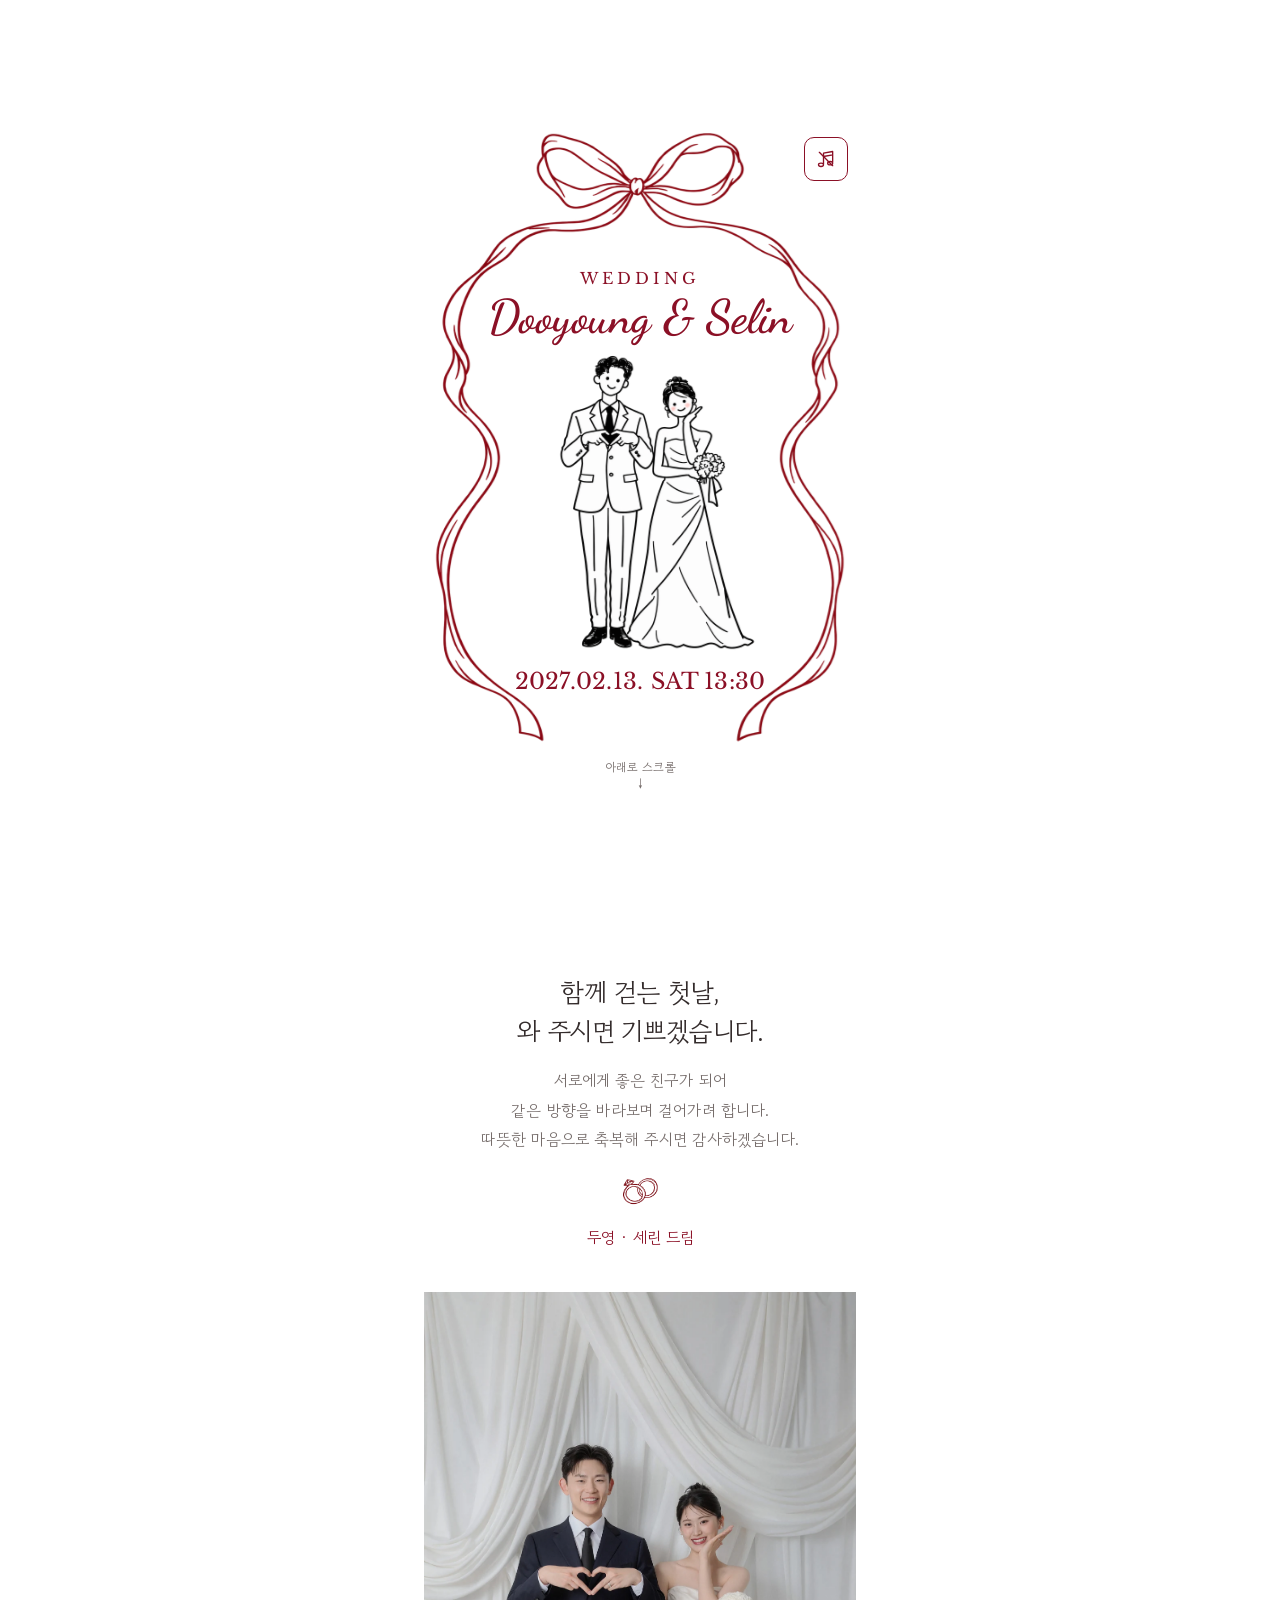
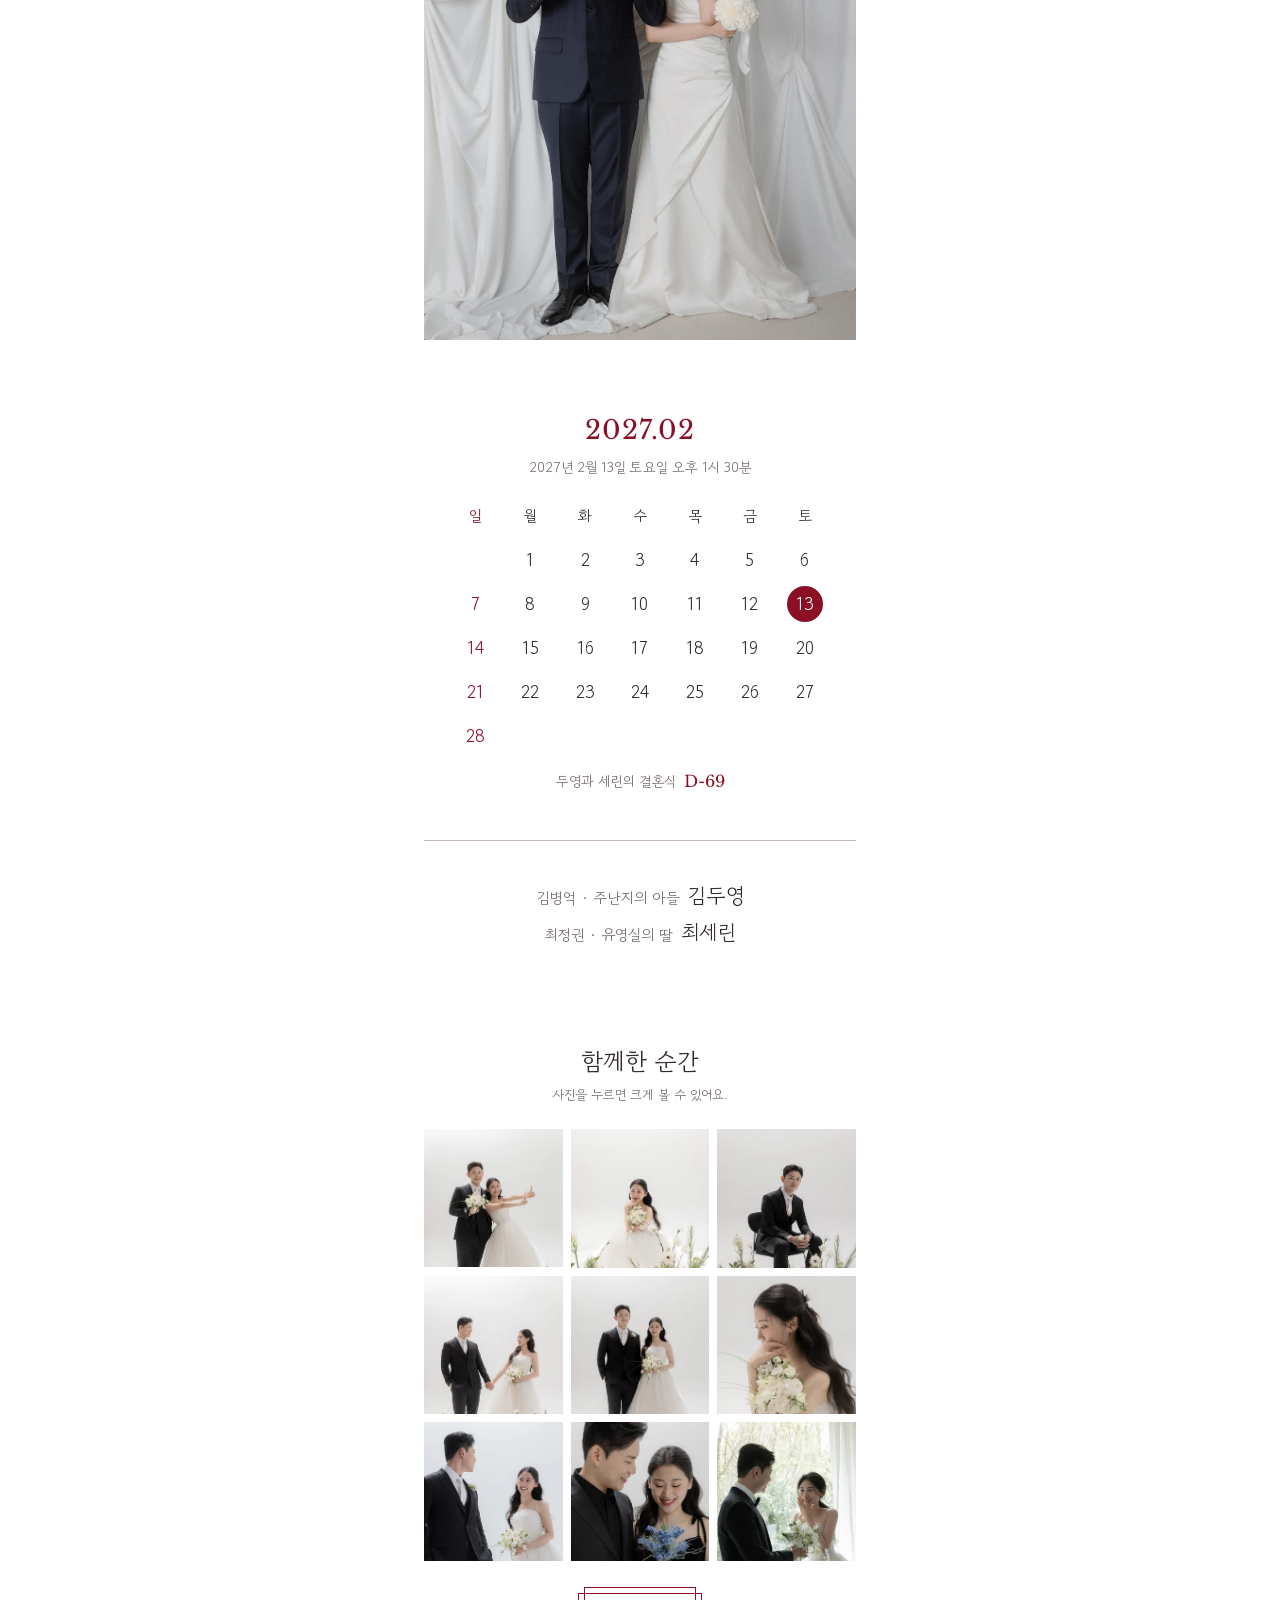
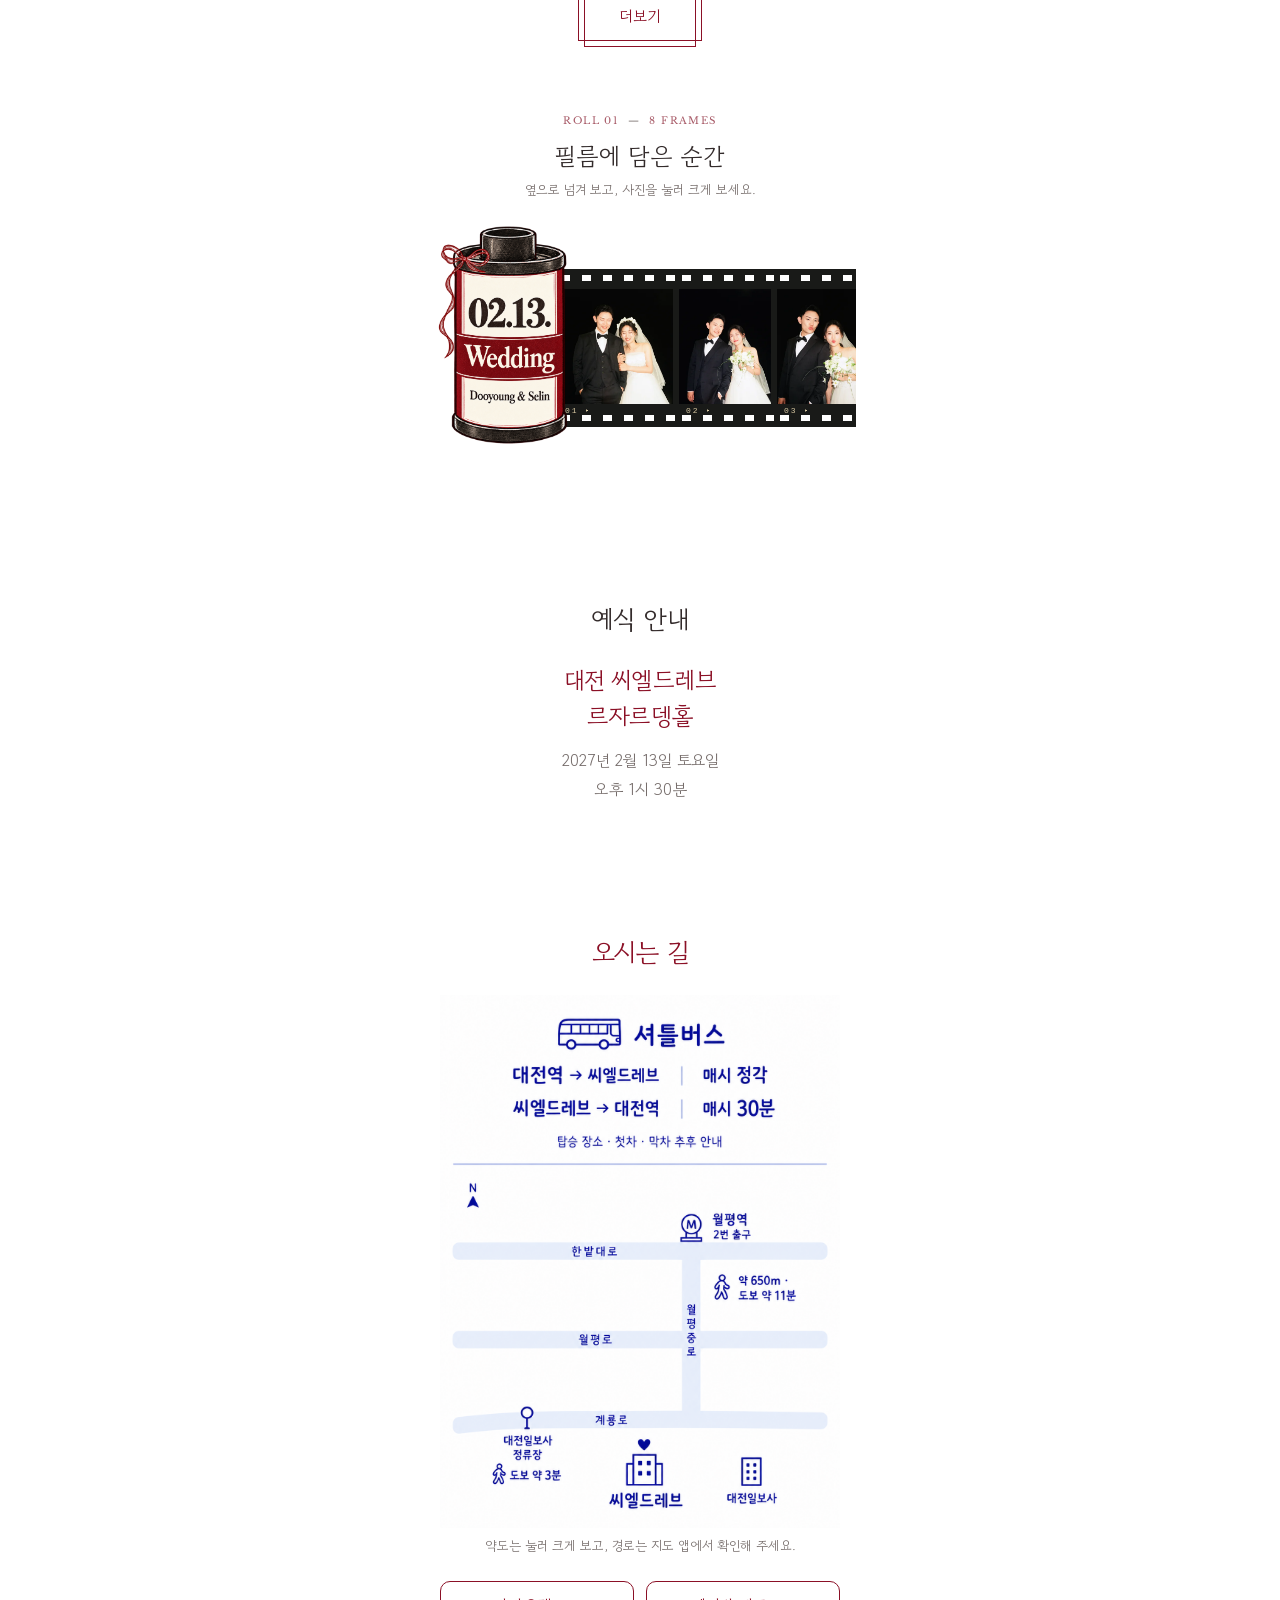
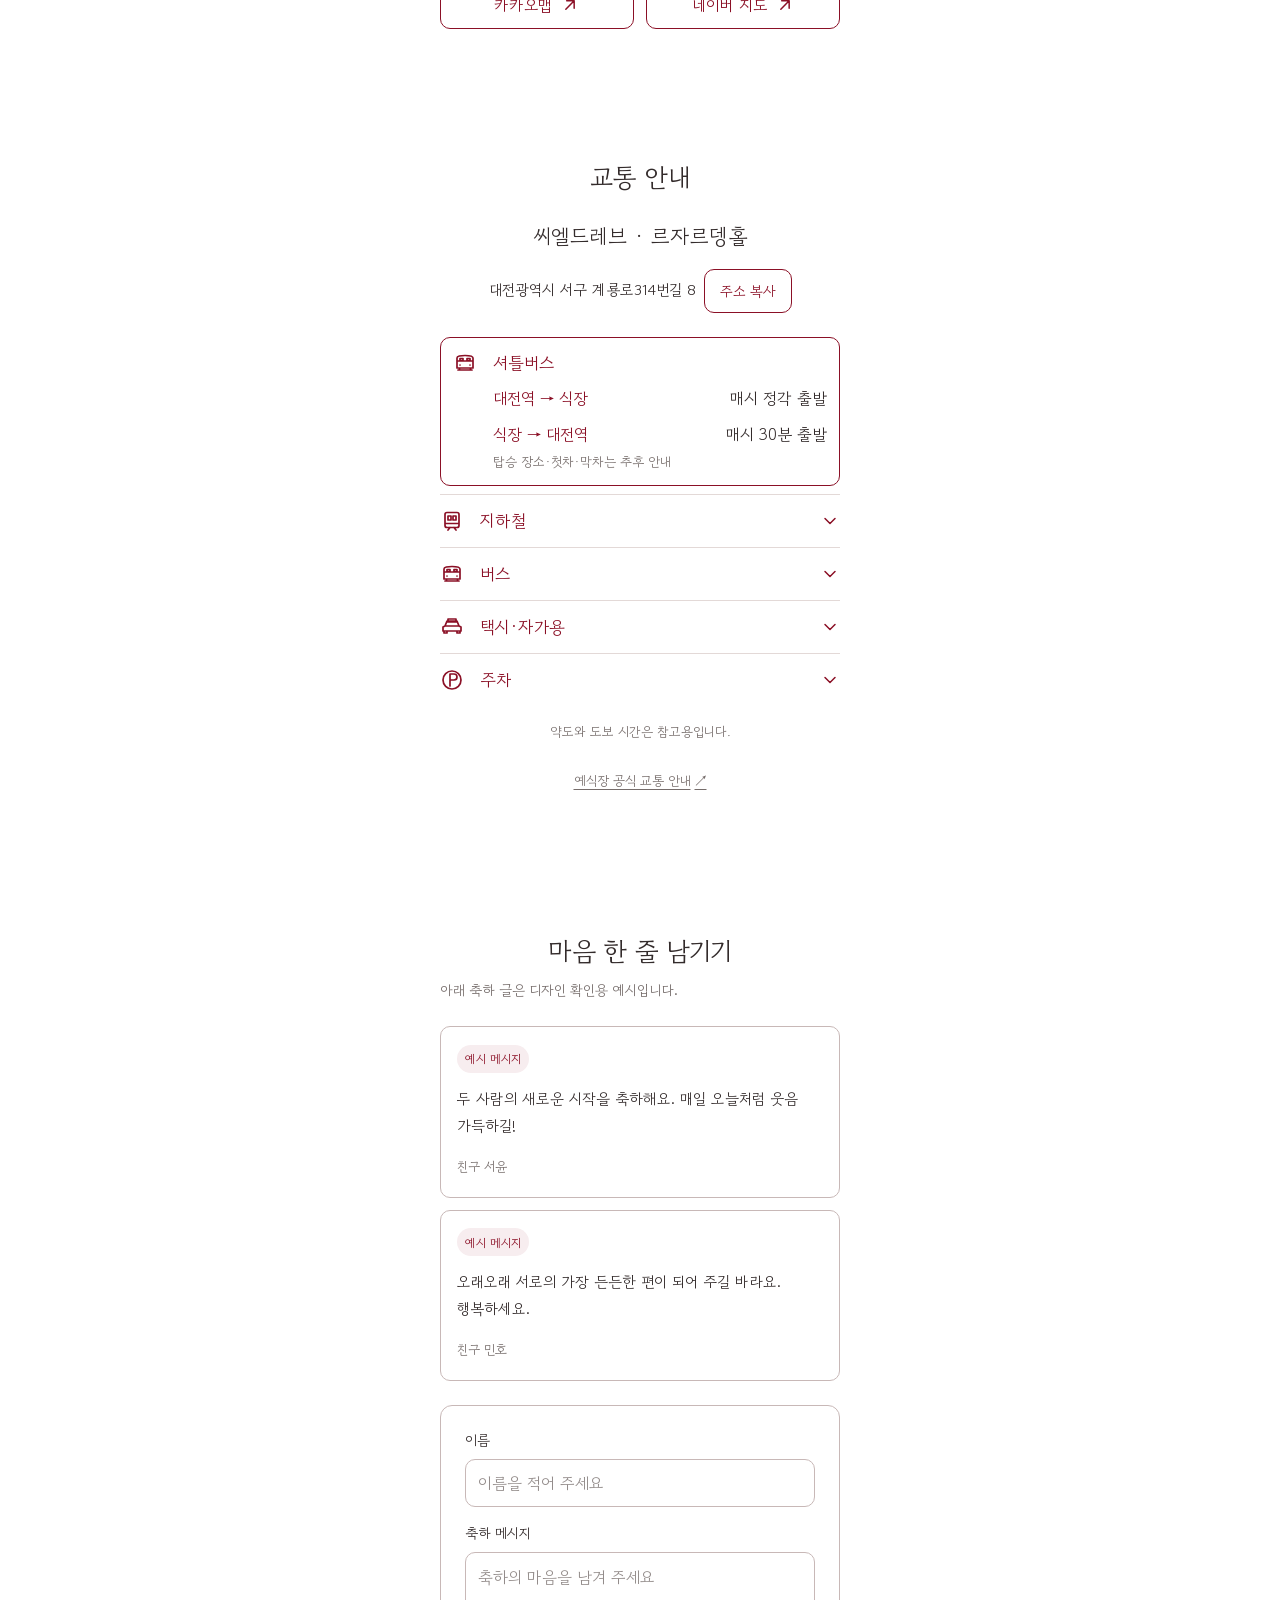
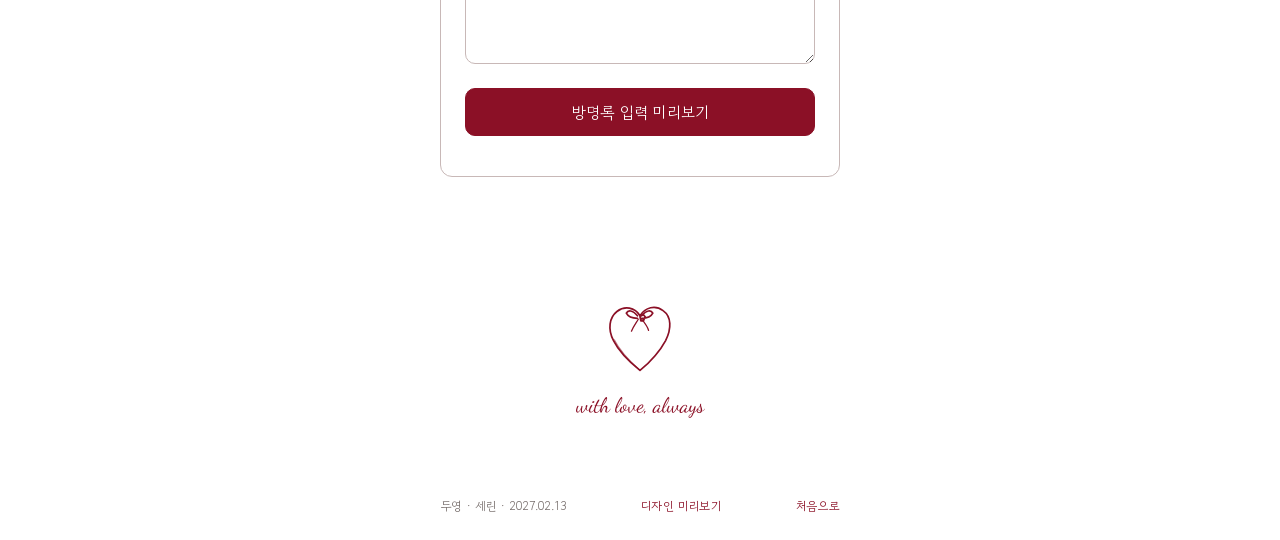
==== commit 1a191476: "Refine wedding invitation design, gallery and interactions" ====
--- a/index.html
+++ b/index.html
@@ -25,8 +25,8 @@
   <link rel="preconnect" href="https://fonts.googleapis.com">
   <link rel="preconnect" href="https://fonts.gstatic.com" crossorigin>
   <link href="https://fonts.googleapis.com/css2?family=Dancing+Script:wght@600&family=Libre+Baskerville:wght@400&family=Gowun+Dodum&display=swap" rel="stylesheet">
-  <link rel="stylesheet" href="style.css?v=20261012-film-fit">
-  <script src="app.js?v=20261012-film-fit" defer></script>
+  <link rel="stylesheet" href="style.css?v=20261016-rings-v2">
+  <script src="app.js?v=20261016-retouched-order" defer></script>
 </head>
 <body>
   <section id="design-review" class="design-review" aria-labelledby="review-title" hidden>
@@ -44,7 +44,7 @@
         <li>4px 간격 단위 · 24px 모바일 여백 · 버튼과 입력 44px 이상</li>
         <li>사진 전환은 선택적 모션 설정을 따르고, RSVP와 방명록은 저장하지 않는 시안</li>
       </ul>
-      <p class="review-note">위에서부터 작은 SAVE THE DATE, 두영과 세린의 이름, 손그림 커플, 날짜와 장소 순서로 읽힙니다.</p>
+      <p class="review-note">위에서부터 작은 WEDDING, 두영과 세린의 이름, 손그림 커플, 날짜 순서로 읽힙니다.</p>
     </div>
     <div id="calibration-controls" class="calibration-controls" hidden aria-label="사진 정렬 검토">
       <button class="button button--outline" type="button" data-calibration="blend" aria-pressed="false">겹쳐서 정렬 보기</button>
@@ -57,7 +57,6 @@
     <section class="hero" aria-labelledby="couple-names">
       <div class="hero-frame">
         <div class="hand-frame" aria-hidden="true"></div>
-
         <div class="hero-tools">
           <button id="music-button" class="button button--outline music-button" type="button" aria-label="배경음악 안내" aria-describedby="music-result" aria-pressed="false">
             <svg viewBox="0 0 24 24" aria-hidden="true"><path class="music-note" d="M9 18V5l11-2v13M9 9l11-2M6 21a3 2 0 1 0 0-4 3 2 0 0 0 0 4Zm11-2a3 2 0 1 0 0-4 3 2 0 0 0 0 4Z"/><path class="music-slash" d="m4 4 16 16"/></svg>
@@ -68,11 +67,11 @@
         </div>
 
         <div class="hero-content">
-          <p class="save-date">SAVE THE DATE</p>
+          <p class="save-date">WEDDING</p>
           <h1 id="couple-names" class="couple-names" lang="en">Dooyoung &amp; Selin</h1>
           <button id="collage-stage" class="collage-stage" type="button" aria-label="두영과 세린의 손그림과 사진 전환" aria-pressed="false">
             <span class="illustration-layer" aria-hidden="true">
-              <img id="invitation-art" src="assets/invitation.png" alt="">
+              <img id="invitation-art" src="assets/couple-illustration-v3.png" width="1024" height="1536" alt="">
             </span>
             <img id="couple-cutout" class="couple-cutout" src="assets/couple-user-cutout-v2.png" alt="" aria-hidden="true">
             <span class="firework-burst" aria-hidden="true">
@@ -87,7 +86,6 @@
             </span>
           </button>
           <p class="hero-date"><time datetime="2027-02-13T13:30:00+09:00" aria-label="2027년 2월 13일 토요일 오후 1시 30분"><span class="date-main">2027.02.13.</span><span class="date-sub">SAT 13:30</span></time></p>
-          <p class="hero-venue" lang="en">Ciel de Rêve · Le Jardin Hall</p>
         </div>
       </div>
       <a class="scroll-cue" href="#invitation-copy"><span>아래로 스크롤</span><span aria-hidden="true">↓</span></a>
@@ -98,8 +96,37 @@
         <div class="copy-body">
           <h2 id="invitation-title">함께 걷는 첫날,<br>와 주시면 기쁘겠습니다.</h2>
           <p>서로에게 좋은 친구가 되어<br>같은 방향을 바라보며 걸어가려 합니다.<br>따뜻한 마음으로 축복해 주시면 감사하겠습니다.</p>
+          <img class="wedding-rings" src="assets/wedding-rings-v2.png" width="1536" height="1024" alt="" aria-hidden="true">
           <p class="signature">두영 · 세린 드림</p>
         </div>
+      </section>
+
+      <figure class="featured-photo">
+        <img src="assets/gallery/selected-01.webp" width="1067" height="1600" alt="두영과 세린의 웨딩 사진 1" loading="lazy">
+      </figure>
+
+      <section class="wedding-calendar" aria-labelledby="wedding-calendar-heading">
+        <h2 id="wedding-calendar-heading">2027.02</h2>
+        <p class="wedding-calendar-time"><time datetime="2027-02-13T13:30:00+09:00">2027년 2월 13일 토요일 오후 1시 30분</time></p>
+        <table class="wedding-calendar-table">
+          <caption class="visually-hidden">2027년 2월 달력</caption>
+          <thead>
+            <tr><th scope="col">일</th><th scope="col">월</th><th scope="col">화</th><th scope="col">수</th><th scope="col">목</th><th scope="col">금</th><th scope="col">토</th></tr>
+          </thead>
+          <tbody>
+            <tr><td aria-hidden="true"></td><td><time datetime="2027-02-01">1</time></td><td><time datetime="2027-02-02">2</time></td><td><time datetime="2027-02-03">3</time></td><td><time datetime="2027-02-04">4</time></td><td><time datetime="2027-02-05">5</time></td><td><time datetime="2027-02-06">6</time></td></tr>
+            <tr><td><time datetime="2027-02-07">7</time></td><td><time datetime="2027-02-08">8</time></td><td><time datetime="2027-02-09">9</time></td><td><time datetime="2027-02-10">10</time></td><td><time datetime="2027-02-11">11</time></td><td><time datetime="2027-02-12">12</time></td><td><time class="wedding-calendar-event" datetime="2027-02-13T13:30:00+09:00" aria-label="2027년 2월 13일 토요일 오후 1시 30분">13</time></td></tr>
+            <tr><td><time datetime="2027-02-14">14</time></td><td><time datetime="2027-02-15">15</time></td><td><time datetime="2027-02-16">16</time></td><td><time datetime="2027-02-17">17</time></td><td><time datetime="2027-02-18">18</time></td><td><time datetime="2027-02-19">19</time></td><td><time datetime="2027-02-20">20</time></td></tr>
+            <tr><td><time datetime="2027-02-21">21</time></td><td><time datetime="2027-02-22">22</time></td><td><time datetime="2027-02-23">23</time></td><td><time datetime="2027-02-24">24</time></td><td><time datetime="2027-02-25">25</time></td><td><time datetime="2027-02-26">26</time></td><td><time datetime="2027-02-27">27</time></td></tr>
+            <tr><td><time datetime="2027-02-28">28</time></td><td aria-hidden="true"></td><td aria-hidden="true"></td><td aria-hidden="true"></td><td aria-hidden="true"></td><td aria-hidden="true"></td><td aria-hidden="true"></td></tr>
+          </tbody>
+        </table>
+        <p id="wedding-dday" class="wedding-calendar-dday" aria-live="polite" hidden>두영과 세린의 결혼식 <strong id="wedding-dday-value"></strong></p>
+      </section>
+
+      <section class="wedding-family" aria-label="양가 부모님">
+        <p class="wedding-family-line"><span class="wedding-family-relation">김병억 · 주난지의 아들</span> <span class="wedding-family-name">김두영</span></p>
+        <p class="wedding-family-line"><span class="wedding-family-relation">최정권 · 유영실의 딸</span> <span class="wedding-family-name">최세린</span></p>
       </section>
 
       <section class="photo-gallery" aria-labelledby="photo-heading" aria-busy="false">
@@ -107,13 +134,15 @@
         <p class="gallery-hint">사진을 누르면 크게 볼 수 있어요.</p>
         <p id="gallery-status" class="gallery-status" role="status" aria-live="polite">사진을 불러오지 못했어요. 새로고침해 주세요.</p>
         <div id="gallery-items" class="gallery-scenes"></div>
+        <button id="gallery-more" class="button button--outline gallery-more" type="button" aria-expanded="false" aria-controls="gallery-items" hidden><span class="gallery-more-horizontal" aria-hidden="true"></span><span class="gallery-more-vertical" aria-hidden="true"></span>더보기</button>
       </section>
 
       <section class="film-section" aria-labelledby="film-heading">
+        <p class="film-roll-label">ROLL 01 <span>—</span> 8 FRAMES</p>
         <h2 id="film-heading" class="gallery-heading">필름에 담은 순간</h2>
         <p class="gallery-hint">옆으로 넘겨 보고, 사진을 눌러 크게 보세요.</p>
         <div class="film-camera-row">
-          <img class="film-camera" src="assets/film-canister.png" width="900" height="1748" alt="">
+          <img class="film-camera" src="assets/film-canister.png?v=20261016-2" width="999" height="1575" alt="">
           <div id="film-strip" class="film-strip" tabindex="0" role="region" aria-label="필름 사진 8장, 좌우로 넘겨 보세요">
               <button class="film-photo" type="button" data-full="assets/film/f1.webp" aria-label="필름 사진 1 크게 보기"><img src="assets/film/f1-thumb.webp" width="1600" height="1600" loading="lazy" alt="두영과 세린의 필름 사진 1"><span aria-hidden="true">01 ▸</span></button>
               <button class="film-photo" type="button" data-full="assets/film/f2.webp" aria-label="필름 사진 2 크게 보기"><img src="assets/film/f2-thumb.webp" width="1280" height="1600" loading="lazy" alt="두영과 세린의 필름 사진 2"><span aria-hidden="true">02 ▸</span></button>
@@ -229,6 +258,10 @@
         </div>
       </section>
 
+      <div class="closing-heart" aria-hidden="true">
+        <img src="assets/wedding-heart.svg" width="72" height="82" alt="">
+        <span>with love, always</span>
+      </div>
       <footer class="site-footer"><span>두영 · 세린 · 2027.02.13</span><span class="preview-badge">디자인 미리보기</span><a href="#invitation">처음으로</a></footer>
     </div>
   </main>
--- a/style.css
+++ b/style.css
@@ -37,7 +37,13 @@
 .invitation { width: 100%; max-width: 480px; min-height: 100svh; margin: 0 auto; background: var(--paper); }
 .hero { min-height: 100svh; padding: max(16px, env(safe-area-inset-top)) 8px max(8px, env(safe-area-inset-bottom)); display: flex; flex-direction: column; justify-content: center; background: var(--paper); }
 .hero-frame { position: relative; width: 100%; max-width: 480px; min-height: 0; margin: 0 auto; display: flex; align-items: stretch; isolation: isolate; flex: 0 0 auto; aspect-ratio: 1054 / 1492; container-type: inline-size; }
-.hand-frame { position: absolute; z-index: 2; inset: 0; background: url("assets/ribbon-frame.png") center / contain no-repeat; pointer-events: none; }
+.hand-frame { position: absolute; z-index: 2; inset: 0; background: url("assets/ribbon-frame.png") center / contain no-repeat; animation: gentle-fade-in .85s ease-out both; pointer-events: none; }
+@keyframes gentle-fade-in { from { opacity: 0; } to { opacity: 1; } }
+.save-date, .couple-names, .hero-date, .hero-venue { animation: gentle-fade-in .8s ease-out both; }
+.save-date { animation-delay: .1s; }
+.couple-names { animation-delay: .18s; }
+.hero-date { animation-delay: .24s; }
+.hero-venue { animation-delay: .3s; }
 .hero-tools { position: absolute; z-index: 4; top: 16px; right: 16px; max-width: calc(100% - 32px); text-align: right; }
 .button { min-height: 48px; border-radius: 10px; padding: 0 var(--space-4); display: inline-flex; justify-content: center; align-items: center; gap: var(--space-2); text-align: center; font-size: 16px; line-height: 1.3; text-decoration: none; cursor: pointer; transition: background-color .18s ease, color .18s ease, border-color .18s ease; }
 .button--outline { border: 1px solid var(--accent); color: var(--accent); background: var(--paper); }
@@ -57,9 +63,9 @@
 .couple-names { width: 100%; margin: 0 auto 5px; color: var(--accent); font-family: "Dancing Script", cursive; font-size: 10.5cqw; font-weight: 600; line-height: 1.15; white-space: nowrap; flex: 0 0 auto; }
 .collage-stage {
   /* Shared stage: tune these variables to align the crop, photo, and original-photo SVG without stretching either face. */
-  --art-x: 0%;
-  --art-y: 0%;
-  --art-scale: 1;
+  --art-x: -5%;
+  --art-y: 5%;
+  --art-scale: 1.1;
   --photo-x: 0%;
   --photo-y: 0%;
   --photo-scale: 1;
@@ -86,7 +92,7 @@
 }
 .illustration-layer, .couple-cutout { position: absolute; inset: 0; width: 100%; height: 100%; }
 .illustration-layer { overflow: hidden; background: var(--paper); mix-blend-mode: multiply; opacity: 1; transform: translate3d(0, 0, 0) rotate(0deg); transition: opacity .9s ease, transform .9s ease; }
-.illustration-layer img { position: absolute; display: block; width: 209.46%; max-width: none; height: auto; left: -62.5%; top: -43.1%; transform: translate(var(--art-x), var(--art-y)) scale(var(--art-scale)); transform-origin: center; user-select: none; }
+.illustration-layer img { position: absolute; inset: 0; display: block; width: 100%; height: 100%; object-fit: contain; object-position: center bottom; transform: translate(var(--art-x), var(--art-y)) scale(var(--art-scale)); transform-origin: center bottom; user-select: none; }
 
 .couple-cutout { display: block; object-fit: contain; opacity: 0; transform: translate3d(var(--photo-x), calc(var(--photo-y) + 8px), 0) scale(var(--photo-scale)); transform-origin: 50% 100%; filter: drop-shadow(0 0 1px var(--paper)) drop-shadow(0 2px 1px var(--paper)) drop-shadow(0 5px 5px rgba(51, 43, 43, .14)); transition: opacity .9s ease, transform .9s ease; pointer-events: none; }
 .hero[data-state="photo"] .illustration-layer { opacity: 0; transform: translate3d(0, -5px, 0) rotate(-1deg); }
@@ -134,16 +140,50 @@
 .page-content { overflow: visible; }
 .section { padding: var(--section-space) var(--gutter); }
 .section-title { margin: 0 0 var(--space-5); color: var(--ink); font-size: 26px; font-weight: 400; line-height: 1.5; letter-spacing: -.025em; }
-.invitation-copy { min-height: 430px; display: flex; align-items: center; background: var(--paper); }
+.invitation-copy { min-height: 0; padding: 72px 24px 8px; display: flex; align-items: center; background: var(--paper); }
+.scroll-reveal { opacity: 0; transform: translateY(18px); transition: opacity .85s ease-out, transform .85s ease-out; }
+.scroll-reveal.is-visible { opacity: 1; transform: none; }
 .visually-hidden { position: absolute; width: 1px; height: 1px; padding: 0; margin: -1px; overflow: hidden; clip: rect(0, 0, 0, 0); white-space: nowrap; border: 0; }
 .copy-body { max-width: 370px; margin: 0 auto; text-align: center; }
 .copy-body h2, .event-summary h3, .guestbook-heading h2 { margin: 0 0 var(--space-4); font-size: 26px; font-weight: 400; line-height: 1.5; letter-spacing: -.025em; }
 .copy-body > p:not(.english-note):not(.signature) { margin: 0; color: var(--muted); font-size: 16px; line-height: 1.85; word-break: keep-all; }
-.signature { margin: var(--space-5) 0 0; color: var(--accent); font-size: 16px; }
-.photo-gallery { width: 100%; padding: 32px 16px; background: var(--paper); }
-.gallery-heading { margin: 0 0 4px; color: var(--ink); font-size: 24px; font-weight: 400; line-height: 1.4; text-align: center; }
-.gallery-hint { margin: 0 0 16px; color: var(--muted); font-size: 13px; line-height: 1.5; text-align: center; }
+.wedding-rings { display: block; width: 56px; height: 48px; margin: 12px auto 0; object-fit: contain; pointer-events: none; }
+.signature { margin: 8px 0 0; color: var(--accent); font-size: 16px; }
+.featured-photo { margin: 0; padding: 32px 24px 72px; }
+.featured-photo img { display: block; width: 100%; height: auto; margin: 0 auto; }
+.wedding-calendar { max-width: 432px; margin: 0 auto; padding: 0 24px; text-align: center; }
+.wedding-calendar h2 { margin: 0; color: var(--accent); font: 400 26px/1.4 "Libre Baskerville", serif; letter-spacing: .04em; }
+.wedding-calendar-time { margin: 8px 0 0; color: var(--muted); font-size: 14px; line-height: 1.5; }
+.wedding-calendar-table { width: 100%; margin: 16px auto 0; border-collapse: collapse; table-layout: fixed; }
+.wedding-calendar-table th { height: 44px; padding: 0; color: var(--ink); font: 400 15px/1 "Gowun Dodum", sans-serif; }
+.wedding-calendar-table th:first-child, .wedding-calendar-table tbody td:first-child time { color: var(--accent); }
+.wedding-calendar-table td { height: 44px; padding: 0; color: var(--ink); text-align: center; font-size: 17px; }
+.wedding-calendar-table td time { display: inline-flex; width: 36px; height: 36px; align-items: center; justify-content: center; border-radius: 50%; font-variant-numeric: lining-nums; }
+.wedding-calendar-table tbody td .wedding-calendar-event { width: 36px; height: 36px; background: var(--accent); color: #fff; }
+.wedding-calendar-dday { margin: 12px 0 0; color: var(--muted); font-size: 14px; line-height: 1.5; }
+.wedding-calendar-dday strong { margin-left: 4px; color: var(--accent); font: 400 16px/1.4 "Libre Baskerville", serif; }
+.wedding-family { margin: 48px 24px 32px; padding: 40px 0 16px; border-top: 1px solid var(--line); text-align: center; }
+.wedding-family-line { display: flex; align-items: baseline; justify-content: center; gap: 8px; margin: 0; white-space: nowrap; }
+.wedding-family-line + .wedding-family-line { margin-top: 8px; }
+.wedding-family-relation { color: var(--muted); font-size: 15px; line-height: 1.5; }
+.wedding-family-name { margin: 0; color: var(--ink); font: 400 21px/1.4 "Gowun Dodum", sans-serif; white-space: nowrap; }
+.photo-gallery { width: 100%; padding: 48px 16px 32px; background: var(--paper); }
+.gallery-heading { margin: 0 0 8px; color: var(--ink); font-size: 24px; font-weight: 400; line-height: 1.4; text-align: center; }
+.gallery-hint { margin: 0 0 24px; color: var(--muted); font-size: 13px; line-height: 1.5; text-align: center; }
 .gallery-scenes { display: grid; gap: 8px; }
+.gallery-more { position: relative; display: flex; width: max-content; min-width: 112px; min-height: 48px; margin: 32px auto 8px; padding: 0 24px; overflow: visible; border: 0; border-radius: 0; background: var(--paper); color: var(--accent); box-shadow: inset 0 0 0 1px currentColor; }
+.gallery-more-horizontal, .gallery-more-vertical { position: absolute; transition: transform .8s ease; pointer-events: none; }
+.gallery-more-horizontal { top: 0; right: -6px; bottom: 0; left: -6px; border-top: 1px solid currentColor; border-bottom: 1px solid currentColor; }
+.gallery-more-horizontal::before { position: absolute; top: -7px; right: 6px; bottom: -7px; left: 6px; border-top: inherit; border-bottom: inherit; content: ''; }
+.gallery-more-vertical { top: -6px; right: 0; bottom: -6px; left: 0; border-right: 1px solid currentColor; border-left: 1px solid currentColor; }
+.gallery-more-vertical::before { position: absolute; top: 6px; right: -7px; bottom: 6px; left: -7px; border-right: inherit; border-left: inherit; content: ''; }
+@media (hover: hover) and (pointer: fine) {
+  .gallery-more:hover .gallery-more-horizontal { transform: scaleX(0); }
+  .gallery-more:hover .gallery-more-vertical { transform: scaleY(0); }
+}
+.gallery-more:focus-visible .gallery-more-horizontal { transform: scaleX(0); }
+.gallery-more:focus-visible .gallery-more-vertical { transform: scaleY(0); }
+.gallery-more[hidden] { display: none; }
 .gallery-scene { width: 100%; margin: 0; }
 .gallery-layout { width: 100%; margin: 0; display: grid; grid-template-columns: repeat(3, minmax(0, 1fr)); align-items: center; gap: 8px; }
 .gallery-photo-button { display: block; width: 100%; min-width: 0; margin: 0; padding: 0; border: 0; border-radius: 0; overflow: visible; background: transparent; cursor: zoom-in; line-height: 0; }
@@ -264,14 +304,11 @@
   .photo-gallery { padding-inline: 24px; }
 }
 @media (max-width: 767px) {
-  html { scroll-snap-type: y proximity; scroll-behavior: smooth; }
-  html:has(input:focus, select:focus, textarea:focus) { scroll-snap-type: none !important; }
-  .hero { scroll-snap-align: start; scroll-snap-stop: normal; }
-  .invitation-copy, .details-section, .guestbook-section { min-height: 0; scroll-snap-align: none; }
-  .invitation-copy { justify-content: flex-start; }
+  .invitation-copy, .details-section, .guestbook-section { min-height: 0; }
+  .invitation-copy { justify-content: flex-start; padding: 72px 24px 8px; }
   .section { padding-top: var(--space-6); padding-bottom: var(--space-6); }
   .event-section { display: flex; flex-direction: column; justify-content: flex-start; }
-  .directions-section { height: 100svh; min-height: 100svh; padding: 24px 16px; display: flex; scroll-snap-align: start; scroll-snap-stop: normal; }
+  .directions-section { height: 100svh; min-height: 100svh; padding: 24px 16px; display: flex; }
   .directions-content { min-height: 0; display: flex; flex: 1 1 auto; flex-direction: column; }
   .location-heading { flex: 0 0 auto; }
   .directions-content > .section-title { margin-bottom: var(--space-3); }
@@ -280,7 +317,7 @@
   .venue-map { position: absolute; inset: 0; width: 100%; height: 100%; object-fit: contain; }
   .venue-map-figure figcaption { flex: 0 0 auto; margin-top: var(--space-2); font-size: 13px; line-height: 1.4; }
   .map-links { flex: 0 0 auto; margin-top: var(--space-3); }
-  .transport-section { min-height: 100svh; padding-block: var(--space-5); scroll-snap-align: start; scroll-snap-stop: normal; }
+  .transport-section { min-height: 100svh; padding-block: var(--space-5); }
   .transport-section > .section-title { margin-bottom: var(--space-2); font-size: 24px; line-height: 1.5; }
   .transport-section .location-heading { margin-bottom: var(--space-2); }
   .transport-section .location-eyebrow { display: none; }
@@ -300,6 +337,8 @@
   .location-venue { font-size: 20px; }
 }
 @media (max-width: 360px) {
+  .invitation-copy { padding-top: 64px; }
+  .featured-photo { padding-bottom: 64px; }
   .section { padding-right: 20px; padding-left: 20px; }
   .address-row { gap: var(--space-1); }
   .location-address { font-size: 14px; }
@@ -315,22 +354,30 @@
 @media (prefers-reduced-motion: reduce) {
   html { scroll-behavior: auto; scroll-snap-type: none !important; }
   *, *::before, *::after { scroll-behavior: auto !important; transition-duration: .01ms !important; animation-duration: .01ms !important; animation-iteration-count: 1 !important; }
+  .hand-frame, .save-date, .couple-names, .hero-date, .hero-venue { animation: none; }
+  .scroll-reveal, .scroll-reveal.is-visible { opacity: 1; transform: none; transition: none; }
   .firework-burst { display: none; }
 }
 
 /* The film strip emerges from behind the canister at the same visible height. */
-.film-section { padding: 24px 16px 40px; }
+.film-section { padding: 32px 16px 64px; }
 .film-camera-row { display: flex; align-items: center; isolation: isolate; }
-.film-camera { position: relative; z-index: 1; width: 144px; height: auto; flex: 0 0 144px; margin-right: -32px; pointer-events: none; }
+.film-camera { position: relative; z-index: 1; width: 142px; height: auto; flex: 0 0 142px; margin-right: -26px; transform: translateY(-4.5%); pointer-events: none; }
 .film-strip { display: flex; min-width: 0; flex: 1; overflow-x: auto; overscroll-behavior-x: contain; scrollbar-width: none; background: #191a18; cursor: grab; }
-.film-photo { position: relative; flex: 0 0 auto; margin: 0; padding: 25px 3px 29px; border: 0; border-radius: 0; background: #191a18; color: #d7c8a2; cursor: inherit; }
-.film-photo::before, .film-photo::after { content: ''; position: absolute; left: 0; right: 0; height: 8px; background: repeating-linear-gradient(90deg, transparent 0 7px, #fff 7px 18px, transparent 18px 26px); }
-.film-photo::before { top: 7px; }
-.film-photo::after { bottom: 7px; }
-.film-photo img { display: block; width: auto; max-width: none; height: 126px; object-fit: contain; user-select: none; -webkit-user-drag: none; }
-.film-photo span { position: absolute; bottom: 16px; left: 10px; font: 8px/1 monospace; letter-spacing: 2px; }
+.film-photo { position: relative; flex: 0 0 auto; margin: 0; padding: 20px 3px 23px; border: 0; border-radius: 0; background: #191a18; color: #d7c8a2; cursor: inherit; }
+.film-photo::before, .film-photo::after { content: ''; position: absolute; left: 0; right: 0; height: 6px; background: repeating-linear-gradient(90deg, transparent 0 6px, #fff 6px 15px, transparent 15px 21px); }
+.film-photo::before { top: 6px; }
+.film-photo::after { bottom: 6px; }
+.film-photo img { display: block; width: auto; max-width: none; height: 100px; object-fit: contain; user-select: none; -webkit-user-drag: none; }
+.film-photo span { position: absolute; bottom: 12px; left: 10px; font: 8px/1 monospace; letter-spacing: 2px; }
 .film-photo:focus-visible { outline-offset: -3px; }
-@media (min-width: 600px) { .film-section { padding-inline: 24px; } .film-camera { width: 160px; flex-basis: 160px; } .film-photo img { height: 144px; } }
+@media (min-width: 600px) { .film-section { padding-inline: 24px; } .film-camera { width: 157px; flex-basis: 157px; } .film-photo img { height: 115px; } }
 
 .film-strip::-webkit-scrollbar { display: none; }
 .film-strip.is-dragging { cursor: grabbing; user-select: none; }
+
+.film-roll-label { margin: 0 0 10px; color: #a85b68; font: 10px/1.6 "Libre Baskerville", serif; letter-spacing: .14em; text-align: center; }
+.film-roll-label span { margin: 0 5px; color: var(--muted); }
+.closing-heart { display: flex; flex-direction: column; align-items: center; width: auto; height: auto; margin: 16px auto 12px; padding: 40px 24px; pointer-events: none; }
+.closing-heart img { display: block; width: 72px; height: 82px; }
+.closing-heart span { display: block; margin-top: 12px; color: var(--accent); font: 21px/1.4 "Dancing Script", cursive; text-align: center; }
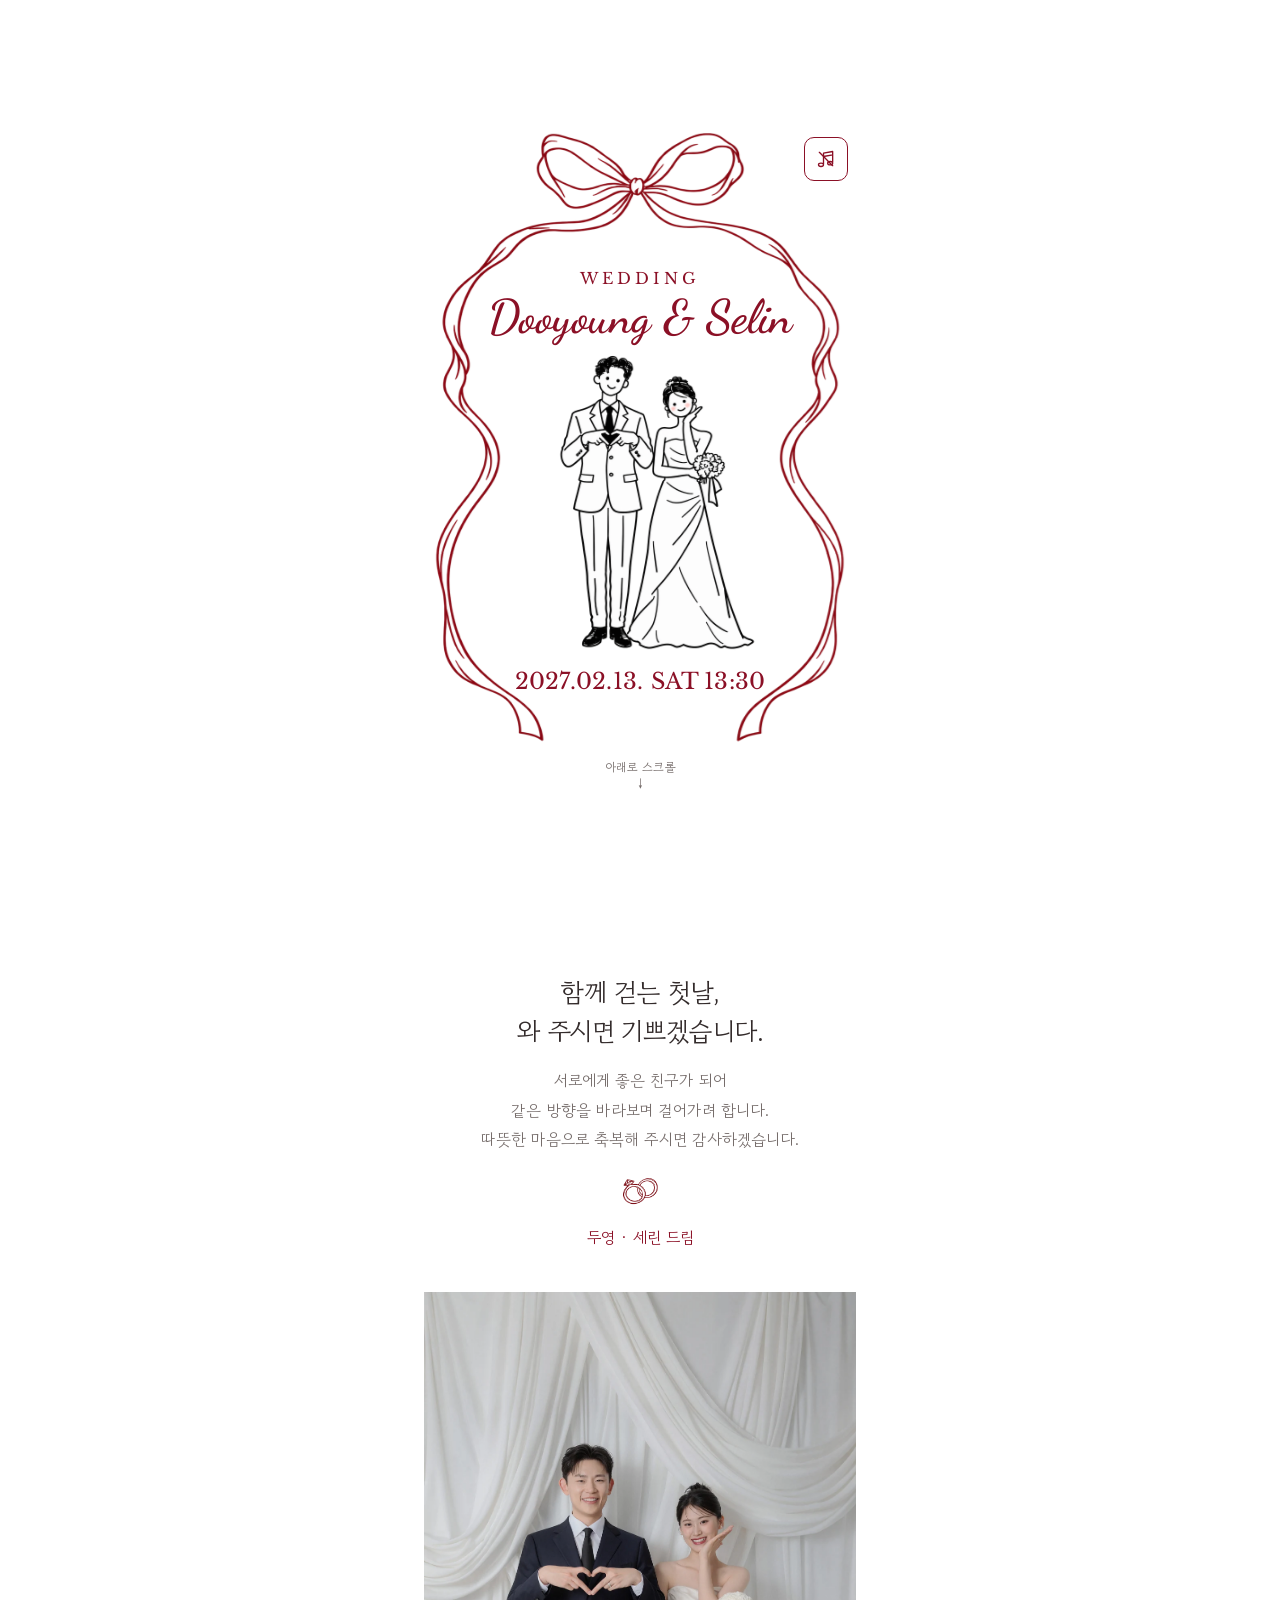
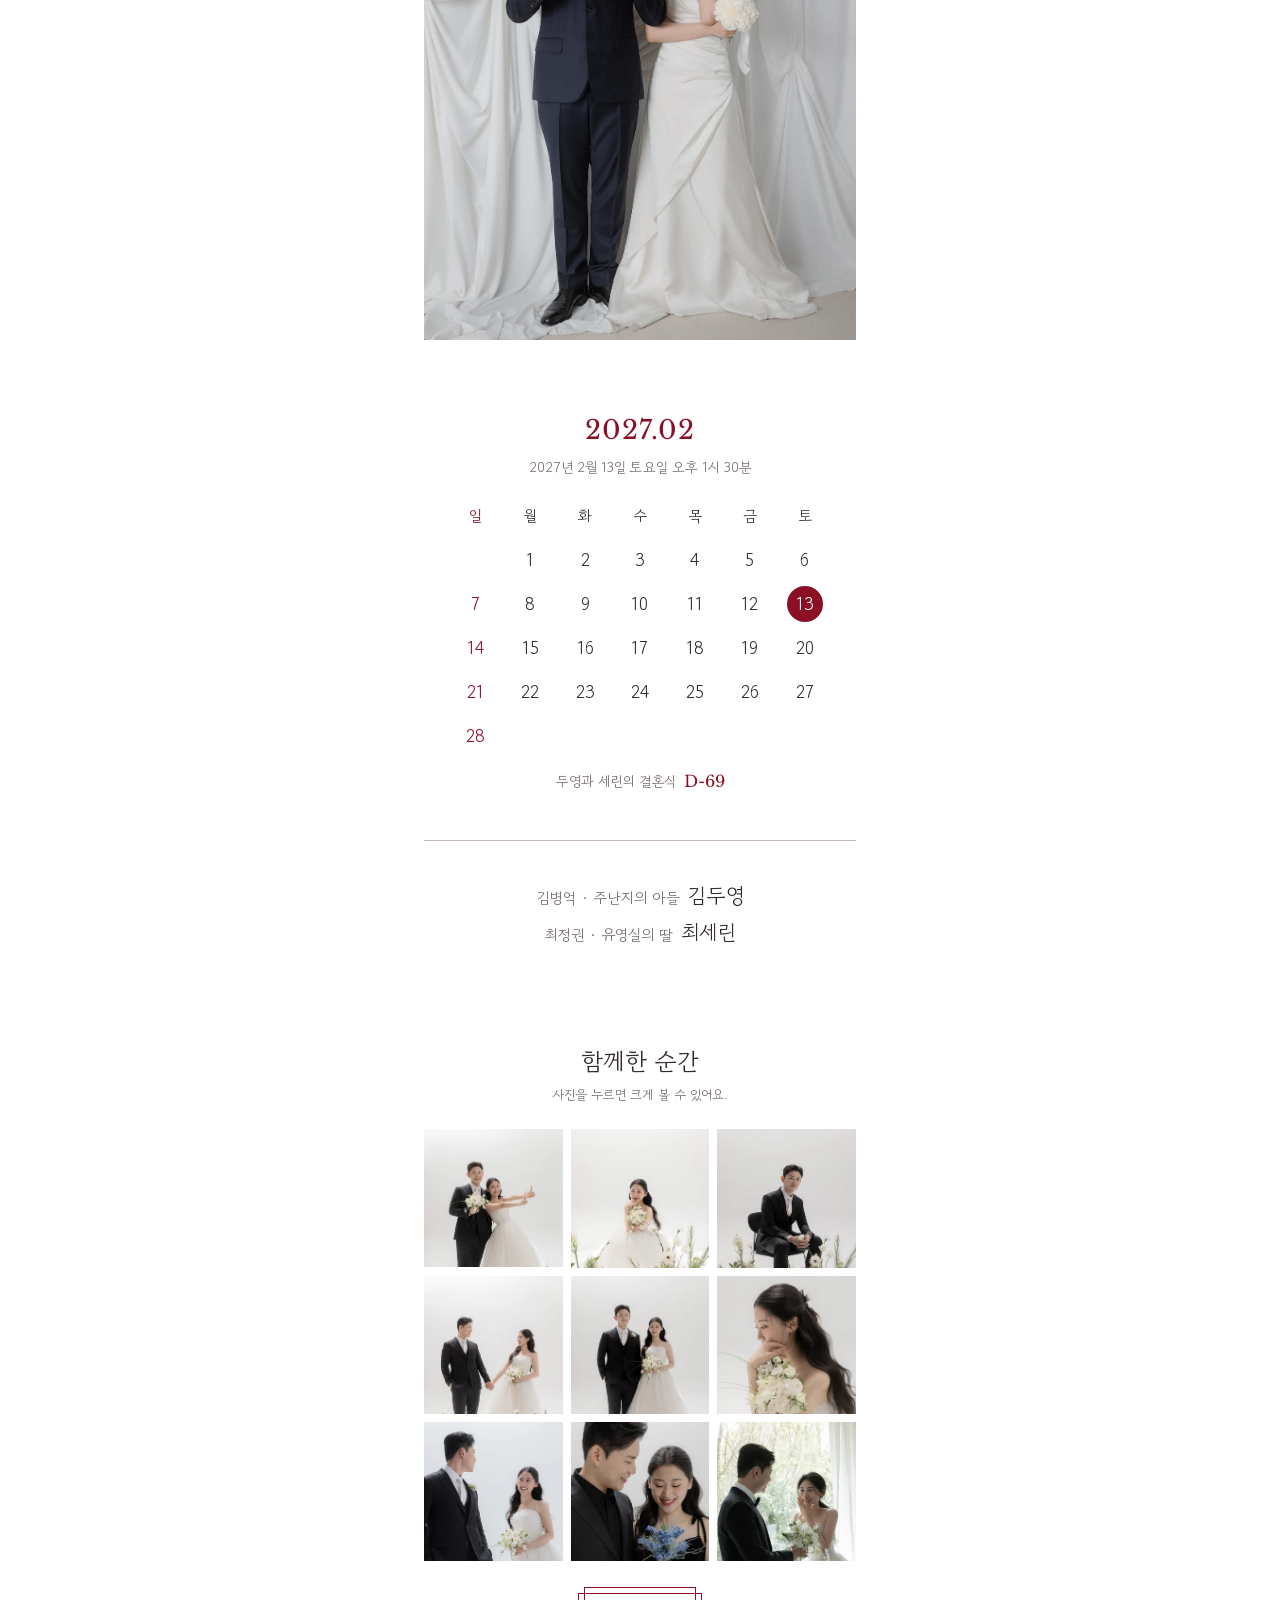
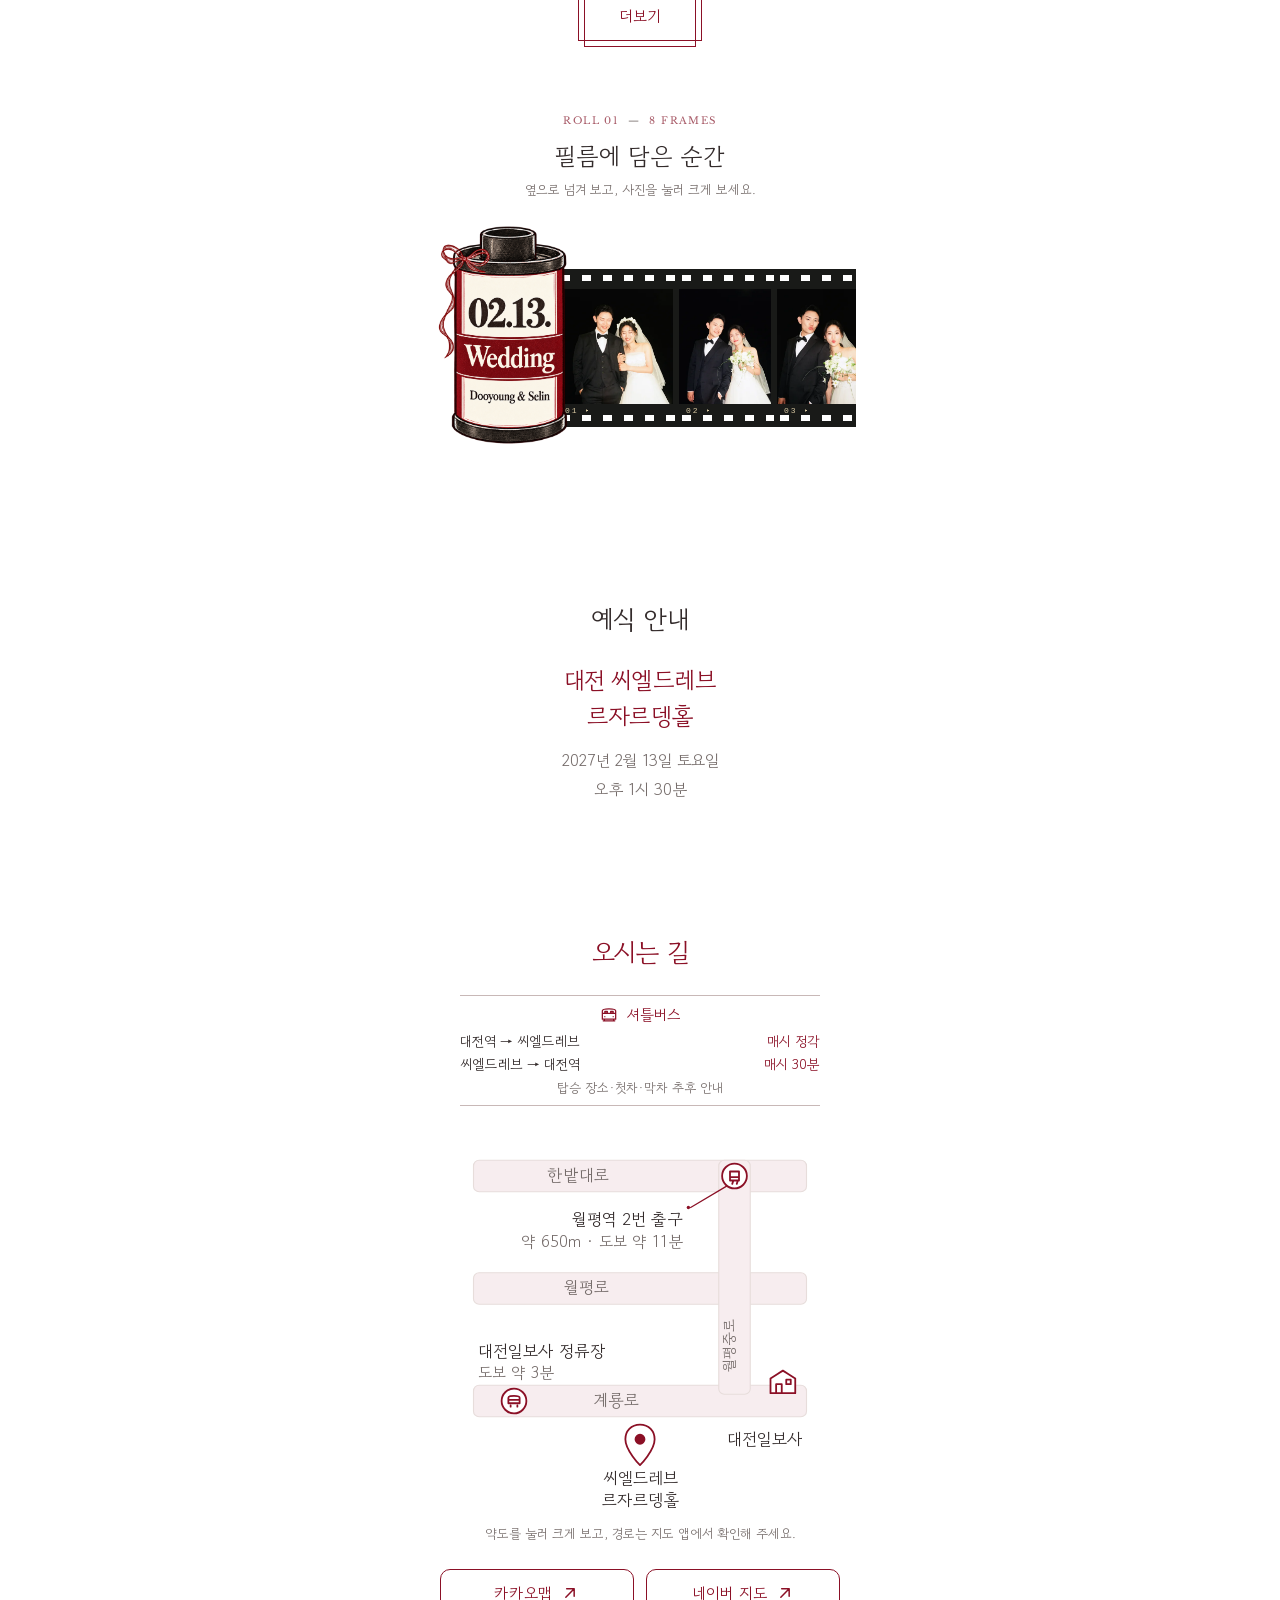
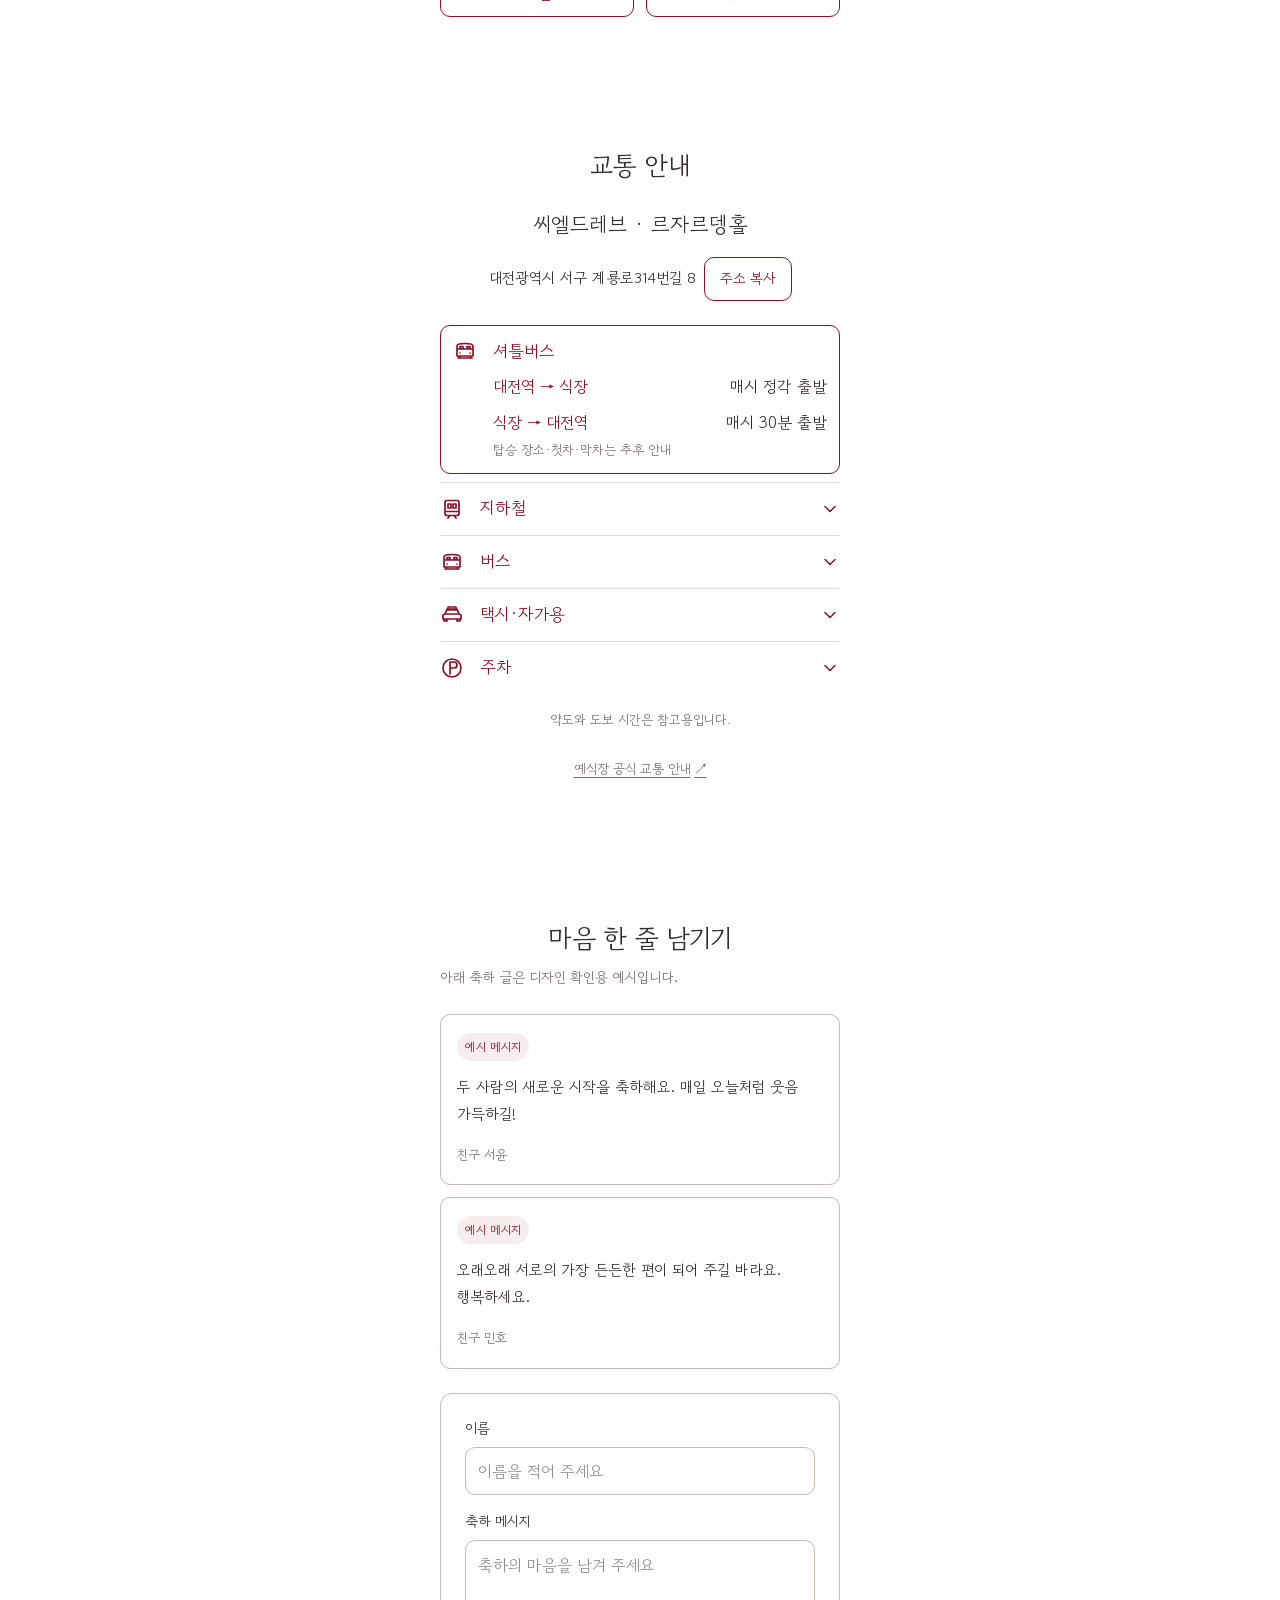
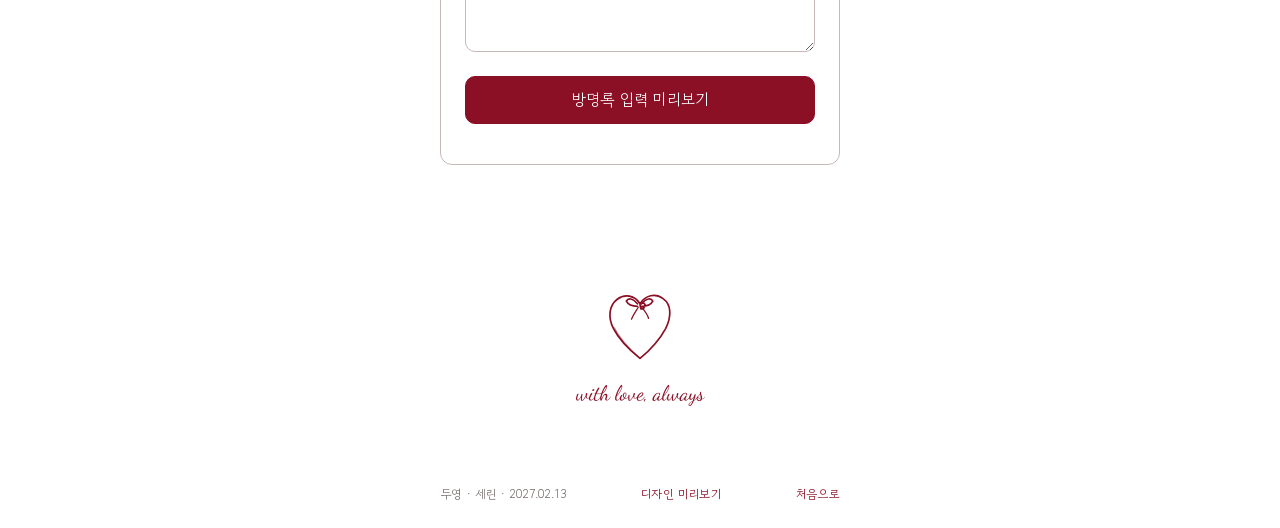
==== commit fc8e671f: "Align venue map with burgundy invitation design Replace the blue raster map with a live-type burgund" ====
--- a/index.html
+++ b/index.html
@@ -25,7 +25,7 @@
   <link rel="preconnect" href="https://fonts.googleapis.com">
   <link rel="preconnect" href="https://fonts.gstatic.com" crossorigin>
   <link href="https://fonts.googleapis.com/css2?family=Dancing+Script:wght@600&family=Libre+Baskerville:wght@400&family=Gowun+Dodum&display=swap" rel="stylesheet">
-  <link rel="stylesheet" href="style.css?v=20261016-rings-v2">
+  <link rel="stylesheet" href="style.css?v=20261017-burgundy-map">
   <script src="app.js?v=20261016-retouched-order" defer></script>
 </head>
 <body>
@@ -167,11 +167,61 @@
       <section id="location" class="section directions-section" aria-labelledby="location-title">
         <div class="directions-content">
           <h2 id="location-title" class="section-title">오시는 길</h2>
+          <aside class="map-shuttle" aria-labelledby="map-shuttle-title">
+            <div class="map-shuttle-heading">
+              <svg class="map-shuttle-icon" viewBox="0 0 24 24" aria-hidden="true"><path d="M4 17V7c0-1.7 3.6-2.5 8-2.5s8 .8 8 2.5v10H4Z M4 10h16 M7 7.5h3v2H7z M14 7.5h3v2h-3z M6.5 17v2M17.5 17v2M7 14h.01M17 14h.01M5 19h14"/></svg>
+              <h3 id="map-shuttle-title">셔틀버스</h3>
+            </div>
+            <div class="map-shuttle-routes">
+              <p class="map-shuttle-route"><span>대전역 → 씨엘드레브</span><strong>매시 정각</strong></p>
+              <p class="map-shuttle-route"><span>씨엘드레브 → 대전역</span><strong>매시 30분</strong></p>
+            </div>
+            <p class="map-shuttle-note">탑승 장소·첫차·막차 추후 안내</p>
+          </aside>
           <figure class="venue-map-figure">
-            <a class="venue-map-link" href="venue-map-v4.png" target="_blank" rel="noopener" aria-label="약도 크게 보기">
-              <img class="venue-map" src="venue-map-v4.png" alt="씨엘드레브 약도: 월평역 2번 출구에서 약 650m·도보 약 11분, 대전일보사 정류장에서 도보 약 3분. 셔틀은 대전역에서 매시 정각, 씨엘드레브에서 매시 30분 출발." width="1086" height="1448" loading="lazy">
+            <a class="venue-map-link" href="assets/venue-map-v5.html" target="_blank" rel="noopener" aria-label="약도 크게 보기">
+              <svg class="venue-map" viewBox="0 40 320 350" role="img" aria-labelledby="venue-map-title venue-map-description" focusable="false">
+              <title id="venue-map-title">씨엘드레브 주변 위치 약도</title>
+              <desc id="venue-map-description">한밭대로, 월평로, 계룡로와 월평중로의 상대적인 위치를 나타낸 안내도입니다. 한밭대로와 월평중로가 만나는 곳에 월평역 2번 출구가 있으며, 계룡로 서쪽에는 대전일보사 정류장, 동쪽에는 대전일보사가 있습니다. 씨엘드레브 르자르뎅홀은 계룡로 남쪽에 있습니다. 월평역 2번 출구에서 약 650미터, 도보 약 11분이며 대전일보사 정류장에서 도보 약 3분입니다. 길을 따라가는 경로는 표시하지 않았습니다.</desc>
+              <g class="map-roads" aria-hidden="true">
+                <rect x="12" y="74" width="296" height="28" rx="5"/>
+                <rect x="12" y="174" width="296" height="28" rx="5"/>
+                <rect x="12" y="274" width="296" height="28" rx="5"/>
+                <rect x="230" y="74" width="28" height="208" rx="5"/>
+              </g>
+              <g class="map-road-labels" aria-hidden="true">
+                <text x="105" y="93">한밭대로</text>
+                <text x="112" y="193">월평로</text>
+                <text x="139" y="293">계룡로</text>
+                <text class="map-road-label--vertical" transform="translate(244 239) rotate(-90)">월평중로</text>
+              </g>
+              <g class="map-station" aria-hidden="true">
+                <path class="map-callout" d="M237 97 205 116"/>
+                <circle class="map-callout-dot" cx="203" cy="116" r="1.5"/>
+                <circle cx="244" cy="88" r="11"/>
+                <path d="M240 84h8v8h-8zM240 89h8M242 95l1-3M246 95l1-3"/>
+                <text x="198" y="132" text-anchor="end">월평역 2번 출구</text>
+                <text class="map-distance" x="198" y="152" text-anchor="end">약 650m · 도보 약 11분</text>
+              </g>
+              <g class="map-neighbor map-stop" aria-hidden="true">
+                <text x="16" y="250">대전일보사 정류장</text>
+                <text class="map-distance" x="16" y="268">도보 약 3분</text>
+                <circle cx="48" cy="288" r="11"/>
+                <path d="M43 290v-5c0-1 2-1.5 5-1.5s5 .5 5 1.5v5h-10zM43 287h10M45 292v1M51 292v1"/>
+              </g>
+              <g class="map-neighbor map-building" aria-hidden="true">
+                <text x="305" y="328" text-anchor="end">대전일보사</text>
+                <path d="M276 281v-13l11-7 11 7v13h-22zM281 281v-8h5v8M290 269h4v4h-4z"/>
+              </g>
+              <g class="map-venue" aria-hidden="true">
+                <path d="M160 309c-8 0-13 6-13 13 0 10 13 23 13 23s13-13 13-23c0-7-5-13-13-13z"/>
+                <circle cx="160" cy="322" r="4"/>
+                <text x="160" y="363" text-anchor="middle">씨엘드레브</text>
+                <text x="160" y="382" text-anchor="middle">르자르뎅홀</text>
+              </g>
+              </svg>
             </a>
-            <figcaption>약도는 눌러 크게 보고, 경로는 지도 앱에서 확인해 주세요.</figcaption>
+            <figcaption>약도를 눌러 크게 보고, 경로는 지도 앱에서 확인해 주세요.</figcaption>
           </figure>
           <nav class="map-links" aria-label="지도 앱에서 예식장 위치 보기">
             <a class="button button--outline" href="https://kko.kakao.com/E4FIjdEO-r" target="_blank" rel="noopener">카카오맵 <svg viewBox="0 0 24 24" aria-hidden="true"><path d="M7 17 17 7M8 7h9v9"/></svg></a>
--- a/style.css
+++ b/style.css
@@ -222,9 +222,27 @@
 .address-copy { min-width: 88px; min-height: 44px; padding: 0 var(--space-2); flex: 0 0 auto; font-size: 14px; }
 .copy-address-result { min-height: 1.6em; margin: var(--space-1) 0 0; color: var(--muted); font-size: 13px; line-height: 1.6; text-align: center; }
 .copy-address-result:empty { display: none; }
-.venue-map-figure { width: 100%; margin: var(--space-4) 0 0; }
-.venue-map-link { display: block; }
-.venue-map { display: block; width: 100%; height: auto; }
+.map-shuttle { width: 100%; max-width: 360px; margin: 0 auto var(--space-4); padding: var(--space-2) 0; border-block: 1px solid var(--line); }
+.map-shuttle-heading { margin-bottom: var(--space-1); display: flex; justify-content: center; align-items: center; gap: var(--space-2); color: var(--accent); }
+.map-shuttle-icon { width: 20px; height: 20px; fill: none; stroke: currentColor; stroke-width: 1.5; stroke-linecap: round; stroke-linejoin: round; }
+.map-shuttle-heading h3 { margin: 0; font-size: 15px; font-weight: 400; line-height: 1.5; }
+.map-shuttle-routes { display: grid; gap: 2px; }
+.map-shuttle-route { margin: 0; display: flex; justify-content: space-between; gap: var(--space-2); color: var(--ink); font-size: 14px; line-height: 1.55; white-space: nowrap; }
+.map-shuttle-route strong { color: var(--accent); font-weight: 400; flex: 0 0 auto; }
+.map-shuttle-note { margin: 2px 0 0; color: var(--muted); font-size: 13px; line-height: 1.5; text-align: center; }
+.venue-map-figure { width: 100%; margin: 0; display: flex; flex-direction: column; align-items: center; }
+.venue-map-link { width: 100%; max-width: 360px; display: block; }
+.venue-map { display: block; width: 100%; max-width: 360px; height: auto; }
+.map-roads rect { fill: var(--accent-soft); stroke: #e7dddb; stroke-width: 1; }
+.map-road-labels { fill: var(--muted); font-family: "Gowun Dodum", sans-serif; font-size: 15px; text-anchor: middle; }
+.map-road-label--vertical { font-size: 13px; }
+.map-station, .map-neighbor, .map-venue { fill: var(--paper); stroke: var(--accent); stroke-width: 1.6; stroke-linecap: round; stroke-linejoin: round; }
+.map-station circle, .map-stop circle { fill: var(--paper); }
+.map-station .map-callout { fill: none; stroke-width: 1.1; }
+.map-station .map-callout-dot { fill: var(--accent); stroke: none; }
+.map-station text, .map-neighbor text, .map-venue text { fill: var(--ink); stroke: none; font-family: "Gowun Dodum", sans-serif; font-size: 15px; font-weight: 400; }
+.map-station .map-distance, .map-stop .map-distance { fill: var(--muted); font-size: 14px; }
+.map-venue circle { fill: var(--accent); }
 .venue-map-figure figcaption { margin-top: var(--space-2); color: var(--muted); font-size: 13px; line-height: 1.6; text-align: center; }
 .map-links { width: 100%; display: flex; gap: var(--space-3); margin-top: var(--space-5); }
 .map-links .button { width: calc((100% - var(--space-3)) / 2); min-width: 0; min-height: 48px; padding: 0 var(--space-2); flex: 1 1 0; font-size: 16px; }
@@ -308,15 +326,12 @@
   .invitation-copy { justify-content: flex-start; padding: 72px 24px 8px; }
   .section { padding-top: var(--space-6); padding-bottom: var(--space-6); }
   .event-section { display: flex; flex-direction: column; justify-content: flex-start; }
-  .directions-section { height: 100svh; min-height: 100svh; padding: 24px 16px; display: flex; }
-  .directions-content { min-height: 0; display: flex; flex: 1 1 auto; flex-direction: column; }
-  .location-heading { flex: 0 0 auto; }
+  .directions-section { min-height: 0; padding: 24px 16px; display: block; }
+  .directions-section > .directions-content { min-height: 0; display: block; }
   .directions-content > .section-title { margin-bottom: var(--space-3); }
-  .venue-map-figure { min-height: 0; margin: 0; display: flex; flex: 1 1 auto; flex-direction: column; align-items: center; justify-content: center; }
-  .venue-map-link { position: relative; width: 100%; min-height: 0; display: block; flex: 1 1 0; }
-  .venue-map { position: absolute; inset: 0; width: 100%; height: 100%; object-fit: contain; }
-  .venue-map-figure figcaption { flex: 0 0 auto; margin-top: var(--space-2); font-size: 13px; line-height: 1.4; }
-  .map-links { flex: 0 0 auto; margin-top: var(--space-3); }
+  .map-shuttle { margin-bottom: var(--space-3); }
+  .venue-map-figure figcaption { max-width: 100%; margin-top: var(--space-2); font-size: 13px; line-height: 1.5; }
+  .map-links { margin-top: var(--space-3); }
   .transport-section { min-height: 100svh; padding-block: var(--space-5); }
   .transport-section > .section-title { margin-bottom: var(--space-2); font-size: 24px; line-height: 1.5; }
   .transport-section .location-heading { margin-bottom: var(--space-2); }
